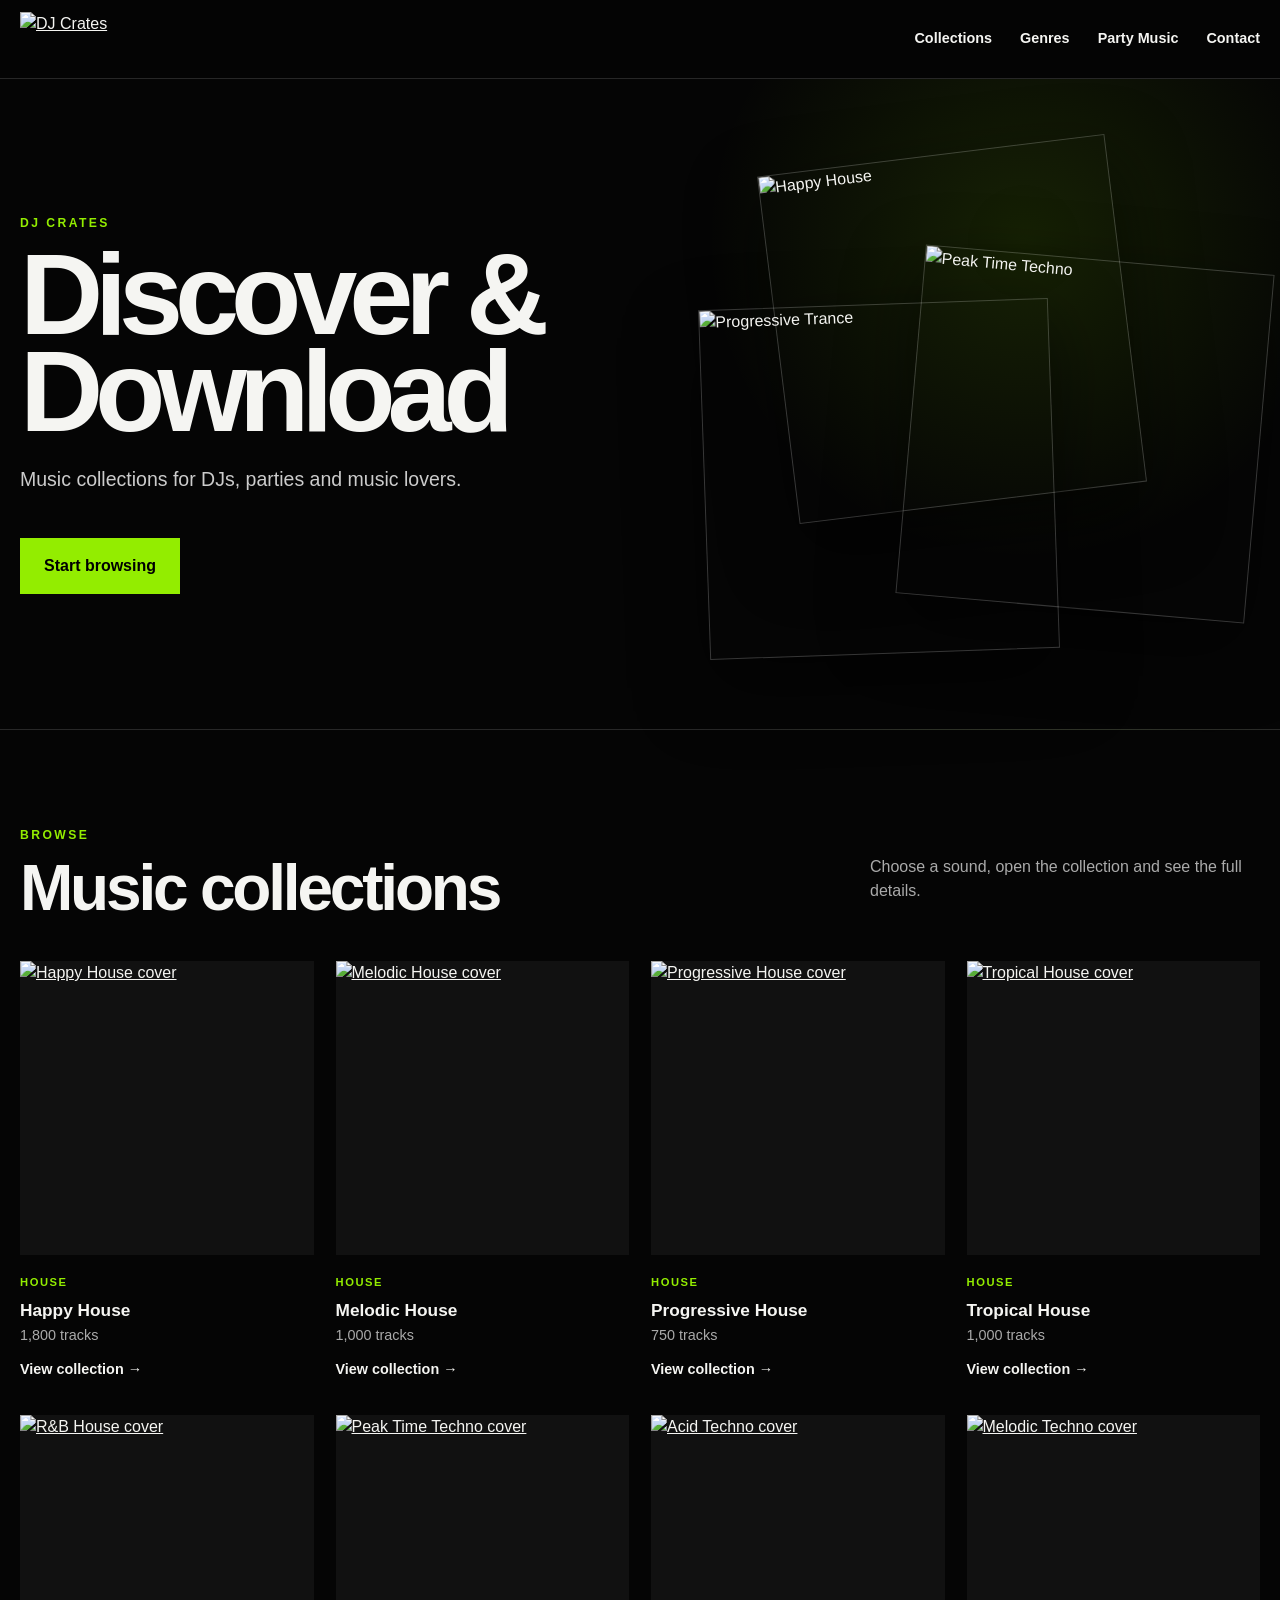
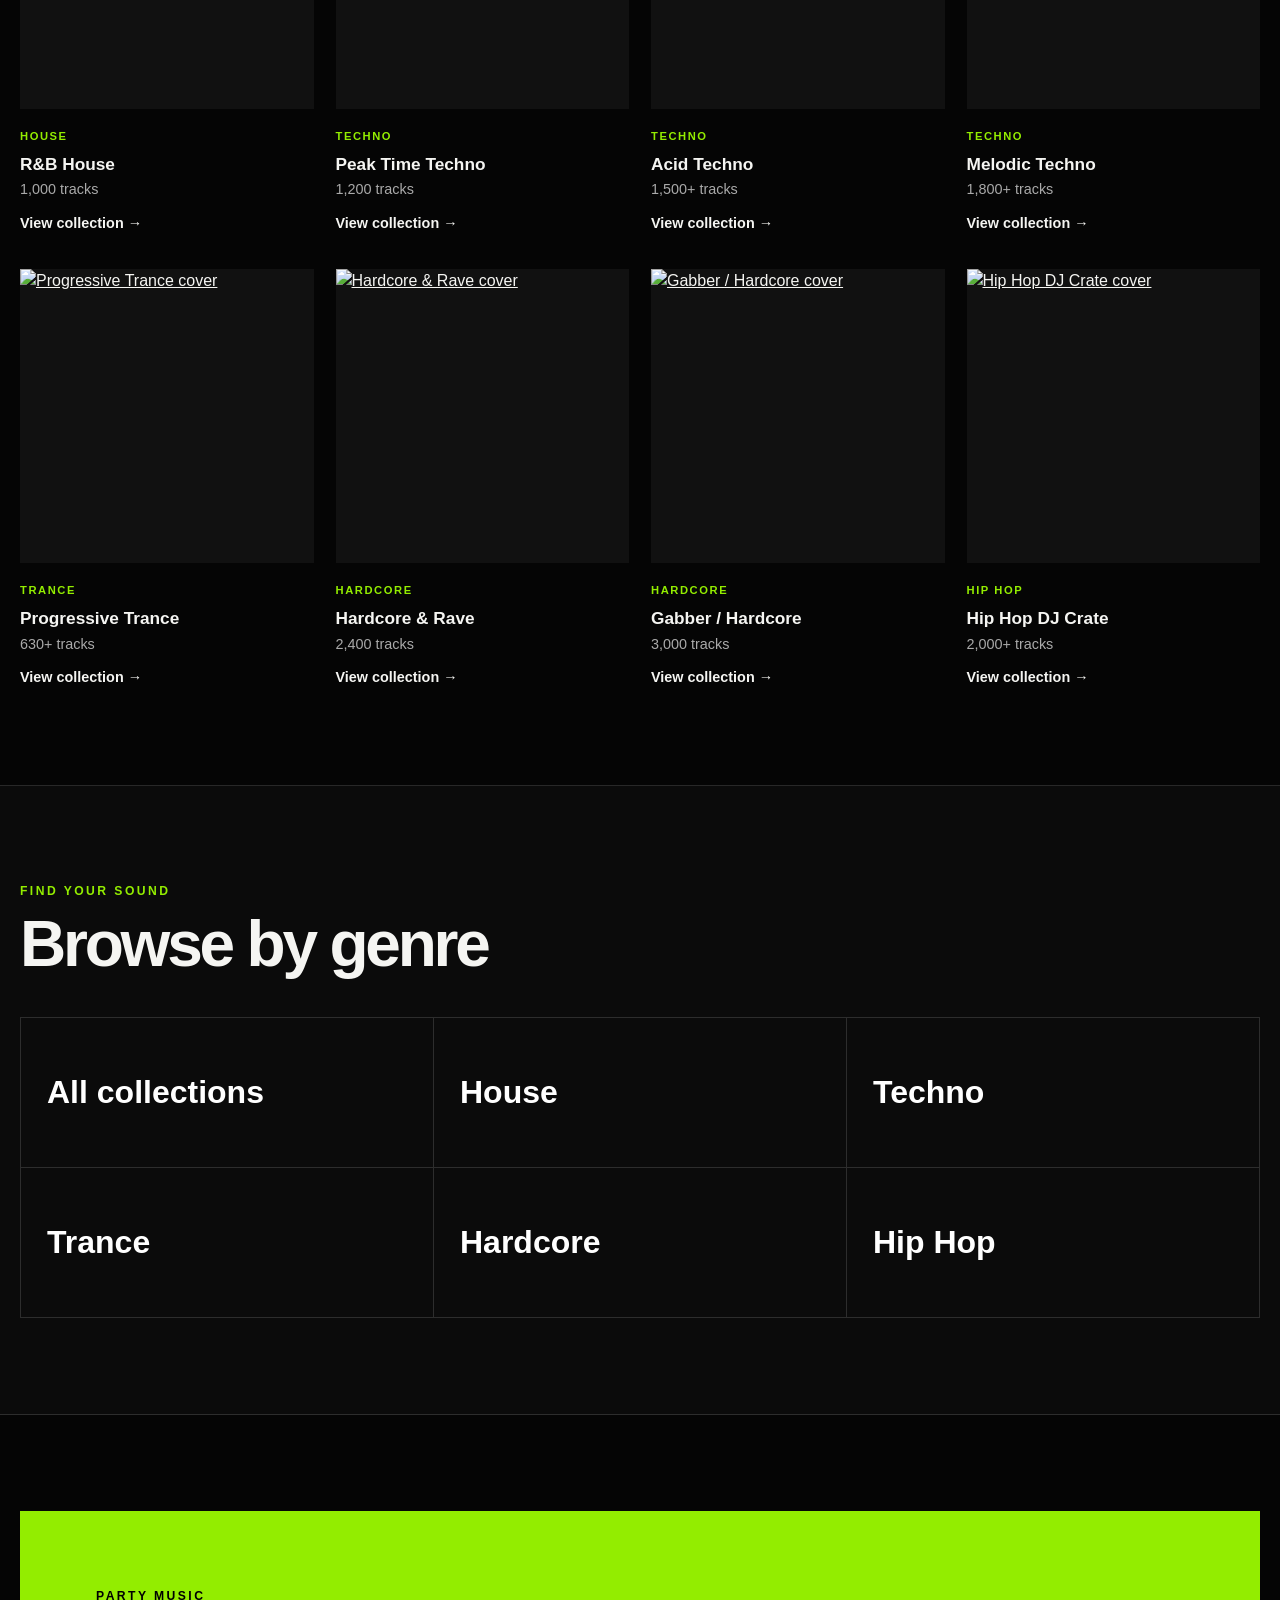
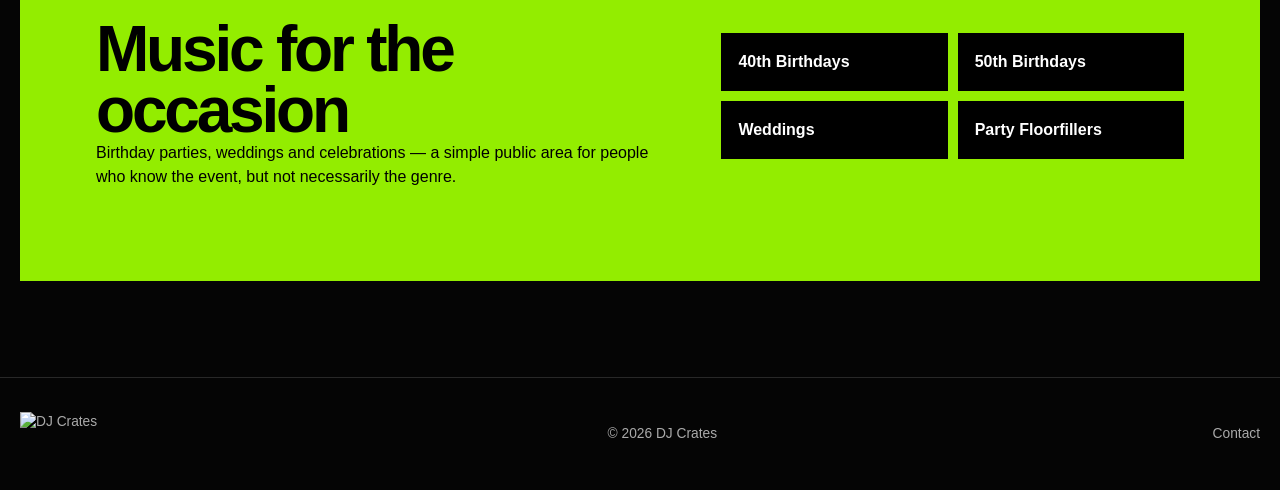
==== index.html @ 9cc5deff "Add files via upload" ====
<!doctype html><html lang="en"><head><meta charset="utf-8"><meta name="viewport" content="width=device-width,initial-scale=1"><meta name="description" content="Discover and download music collections for DJs, parties and music lovers."><title>DJ Crates | Discover & Download</title><link rel="stylesheet" href="style.css"></head><body><header class="topbar"><div class="wrap nav"><a class="logo" href="#top"><img src="assets/dj-crates-logo.png" alt="DJ Crates"></a><button class="menu" aria-expanded="false" aria-controls="links">Menu</button><nav id="links"><a href="#collections">Collections</a><a href="#genres">Genres</a><a href="#party">Party Music</a><a href="#contact">Contact</a></nav></div></header><main><section id="top" class="hero"><div class="wrap hero-grid"><div class="hero-copy"><p class="label">DJ CRATES</p><h1>Discover &amp;<br>Download</h1><p class="standfirst">Music collections for DJs, parties and music lovers.</p><a class="cta" href="#collections">Start browsing</a></div><div class="stack"><img src="assets/covers/happy-house.png" alt="Happy House"><img src="assets/covers/peak-time-techno.png" alt="Peak Time Techno"><img src="assets/covers/progressive-trance.png" alt="Progressive Trance"></div></div></section><section id="collections" class="section"><div class="wrap"><div class="heading"><div><p class="label">BROWSE</p><h2>Music collections</h2></div><p>Choose a sound, open the collection and see the full details.</p></div><div class="grid"><article class="card" data-genre="house"><a class="cover" href="#" aria-label="View Happy House"><img src="assets/covers/happy-house.png" alt="Happy House cover" loading="lazy"></a><div class="meta"><span>House</span><h3>Happy House</h3><p>1,800 tracks</p><a class="view" href="#">View collection →</a></div></article>
<article class="card" data-genre="house"><a class="cover" href="#" aria-label="View Melodic House"><img src="assets/covers/melodic-house.png" alt="Melodic House cover" loading="lazy"></a><div class="meta"><span>House</span><h3>Melodic House</h3><p>1,000 tracks</p><a class="view" href="#">View collection →</a></div></article>
<article class="card" data-genre="house"><a class="cover" href="#" aria-label="View Progressive House"><img src="assets/covers/progressive-house.png" alt="Progressive House cover" loading="lazy"></a><div class="meta"><span>House</span><h3>Progressive House</h3><p>750 tracks</p><a class="view" href="#">View collection →</a></div></article>
<article class="card" data-genre="house"><a class="cover" href="#" aria-label="View Tropical House"><img src="assets/covers/tropical-house.png" alt="Tropical House cover" loading="lazy"></a><div class="meta"><span>House</span><h3>Tropical House</h3><p>1,000 tracks</p><a class="view" href="#">View collection →</a></div></article>
<article class="card" data-genre="house"><a class="cover" href="#" aria-label="View R&B House"><img src="assets/covers/rb-house.png" alt="R&B House cover" loading="lazy"></a><div class="meta"><span>House</span><h3>R&B House</h3><p>1,000 tracks</p><a class="view" href="#">View collection →</a></div></article>
<article class="card" data-genre="techno"><a class="cover" href="#" aria-label="View Peak Time Techno"><img src="assets/covers/peak-time-techno.png" alt="Peak Time Techno cover" loading="lazy"></a><div class="meta"><span>Techno</span><h3>Peak Time Techno</h3><p>1,200 tracks</p><a class="view" href="#">View collection →</a></div></article>
<article class="card" data-genre="techno"><a class="cover" href="#" aria-label="View Acid Techno"><img src="assets/covers/acid-techno.png" alt="Acid Techno cover" loading="lazy"></a><div class="meta"><span>Techno</span><h3>Acid Techno</h3><p>1,500+ tracks</p><a class="view" href="#">View collection →</a></div></article>
<article class="card" data-genre="techno"><a class="cover" href="#" aria-label="View Melodic Techno"><img src="assets/covers/melodic-techno.jpg" alt="Melodic Techno cover" loading="lazy"></a><div class="meta"><span>Techno</span><h3>Melodic Techno</h3><p>1,800+ tracks</p><a class="view" href="#">View collection →</a></div></article>
<article class="card" data-genre="trance"><a class="cover" href="#" aria-label="View Progressive Trance"><img src="assets/covers/progressive-trance.png" alt="Progressive Trance cover" loading="lazy"></a><div class="meta"><span>Trance</span><h3>Progressive Trance</h3><p>630+ tracks</p><a class="view" href="#">View collection →</a></div></article>
<article class="card" data-genre="hardcore"><a class="cover" href="#" aria-label="View Hardcore & Rave"><img src="assets/covers/hardcore-rave.png" alt="Hardcore & Rave cover" loading="lazy"></a><div class="meta"><span>Hardcore</span><h3>Hardcore & Rave</h3><p>2,400 tracks</p><a class="view" href="#">View collection →</a></div></article>
<article class="card" data-genre="hardcore"><a class="cover" href="#" aria-label="View Gabber / Hardcore"><img src="assets/covers/gabber-hardcore.png" alt="Gabber / Hardcore cover" loading="lazy"></a><div class="meta"><span>Hardcore</span><h3>Gabber / Hardcore</h3><p>3,000 tracks</p><a class="view" href="#">View collection →</a></div></article>
<article class="card" data-genre="hip hop"><a class="cover" href="#" aria-label="View Hip Hop DJ Crate"><img src="assets/covers/hip-hop.png" alt="Hip Hop DJ Crate cover" loading="lazy"></a><div class="meta"><span>Hip Hop</span><h3>Hip Hop DJ Crate</h3><p>2,000+ tracks</p><a class="view" href="#">View collection →</a></div></article></div></div></section><section id="genres" class="section dark"><div class="wrap"><div class="heading"><div><p class="label">FIND YOUR SOUND</p><h2>Browse by genre</h2></div></div><div class="genres"><button data-filter="all">All collections</button><button data-filter="house">House</button><button data-filter="techno">Techno</button><button data-filter="trance">Trance</button><button data-filter="hardcore">Hardcore</button><button data-filter="hip hop">Hip Hop</button></div></div></section><section id="party" class="section"><div class="wrap party"><div><p class="label black">PARTY MUSIC</p><h2>Music for the occasion</h2><p>Birthday parties, weddings and celebrations — a simple public area for people who know the event, but not necessarily the genre.</p></div><div class="party-links"><a href="#">40th Birthdays</a><a href="#">50th Birthdays</a><a href="#">Weddings</a><a href="#">Party Floorfillers</a></div></div></section></main><footer id="contact"><div class="wrap footer"><img src="assets/dj-crates-logo.png" alt="DJ Crates"><p>© <span id="year"></span> DJ Crates</p><a href="mailto:diane@djcrates.store">Contact</a></div></footer><script src="script.js"></script></body></html>
---- style.css ----
:root{--bg:#050505;--text:#f5f5f2;--muted:#aaa;--green:#93ed00;--line:rgba(255,255,255,.14);--max:1240px}*{box-sizing:border-box}html{scroll-behavior:smooth}body{margin:0;background:var(--bg);color:var(--text);font-family:Arial,Helvetica,sans-serif;line-height:1.5}img{display:block;max-width:100%}a{color:inherit}.wrap{width:min(calc(100% - 40px),var(--max));margin:auto}.topbar{position:sticky;top:0;z-index:30;background:rgba(5,5,5,.9);backdrop-filter:blur(14px);border-bottom:1px solid var(--line)}.nav{min-height:78px;display:flex;align-items:center;justify-content:space-between}.logo img{width:126px;height:54px;object-fit:contain;object-position:left}nav{display:flex;gap:28px}nav a{text-decoration:none;font-weight:800;font-size:.9rem}.menu{display:none;background:none;border:1px solid var(--line);color:white;padding:10px 14px}.hero{border-bottom:1px solid var(--line);background:radial-gradient(circle at 80% 25%,rgba(147,237,0,.12),transparent 28%)}.hero-grid{min-height:650px;display:grid;grid-template-columns:1.05fr .95fr;align-items:center;gap:70px;padding:70px 0}.label{color:var(--green);font-weight:900;letter-spacing:.2em;font-size:.76rem;margin:0 0 14px}.black{color:#000}h1,h2,h3,p{margin-top:0}h1{font-size:clamp(4rem,9vw,8rem);line-height:.84;letter-spacing:-.07em;margin-bottom:26px}.standfirst{color:#ccc;font-size:1.22rem;max-width:570px}.cta{display:inline-flex;margin-top:24px;background:var(--green);color:#000;text-decoration:none;font-weight:900;padding:16px 24px}.stack{position:relative;min-height:500px}.stack img{position:absolute;width:min(63%,370px);aspect-ratio:1;object-fit:cover;box-shadow:0 28px 70px rgba(0,0,0,.55);border:1px solid rgba(255,255,255,.2)}.stack img:nth-child(1){right:24%;top:0;transform:rotate(-7deg)}.stack img:nth-child(2){right:0;top:21%;transform:rotate(5deg)}.stack img:nth-child(3){left:0;bottom:0;transform:rotate(-2deg)}.section{padding:96px 0;border-bottom:1px solid var(--line)}.dark{background:#0b0b0b}.heading{display:flex;align-items:end;justify-content:space-between;gap:40px;margin-bottom:42px}.heading h2,.party h2{font-size:clamp(2.5rem,5vw,5rem);line-height:.95;letter-spacing:-.05em;margin:0}.heading>p{max-width:390px;color:var(--muted)}.grid{display:grid;grid-template-columns:repeat(4,1fr);gap:34px 22px}.cover{display:block;overflow:hidden;background:#111}.cover img{width:100%;aspect-ratio:1;object-fit:cover;transition:.25s}.cover:hover img{transform:scale(1.025);opacity:.9}.meta{padding-top:14px}.meta span{color:var(--green);font-size:.7rem;letter-spacing:.14em;font-weight:900;text-transform:uppercase}.meta h3{font-size:1.08rem;margin:5px 0 2px}.meta p{color:var(--muted);font-size:.9rem;margin-bottom:10px}.view{text-decoration:none;font-weight:900;font-size:.9rem}.view:hover{color:var(--green)}.genres{display:grid;grid-template-columns:repeat(3,1fr);border-top:1px solid var(--line);border-left:1px solid var(--line)}.genres button{min-height:150px;background:transparent;color:white;border:0;border-right:1px solid var(--line);border-bottom:1px solid var(--line);font-size:clamp(1.3rem,2.5vw,2.4rem);font-weight:900;text-align:left;padding:26px;cursor:pointer}.genres button:hover{background:var(--green);color:#000}.party{background:var(--green);color:#000;padding:clamp(34px,6vw,76px);display:grid;grid-template-columns:1.1fr .9fr;gap:60px;align-items:center}.party p{max-width:620px}.party-links{display:grid;grid-template-columns:1fr 1fr;gap:10px}.party-links a{background:#000;color:white;text-decoration:none;padding:17px;font-weight:900}footer{padding:34px 0}.footer{display:flex;align-items:center;justify-content:space-between;color:var(--muted);font-size:.86rem}.footer img{width:92px;height:44px;object-fit:contain;object-position:left}.footer p{margin:0}.footer a{text-decoration:none}.card.hidden{display:none}@media(max-width:980px){.hero-grid{grid-template-columns:1fr;min-height:auto}.stack{min-height:430px}.grid{grid-template-columns:repeat(3,1fr)}.party{grid-template-columns:1fr}}@media(max-width:720px){.wrap{width:min(calc(100% - 28px),var(--max))}.menu{display:block}nav{display:none;position:absolute;left:0;right:0;top:78px;background:#080808;padding:24px;flex-direction:column;border-bottom:1px solid var(--line)}nav.open{display:flex}.hero-grid{padding:55px 0}.stack{min-height:330px}.grid{grid-template-columns:repeat(2,1fr);gap:28px 14px}.heading{display:block}.heading>p{margin-top:16px}.genres{grid-template-columns:1fr 1fr}.party-links{grid-template-columns:1fr}.footer{align-items:flex-start;flex-direction:column;gap:14px}}@media(max-width:430px){h1{font-size:4rem}.genres{grid-template-columns:1fr}.meta h3{font-size:.95rem}}
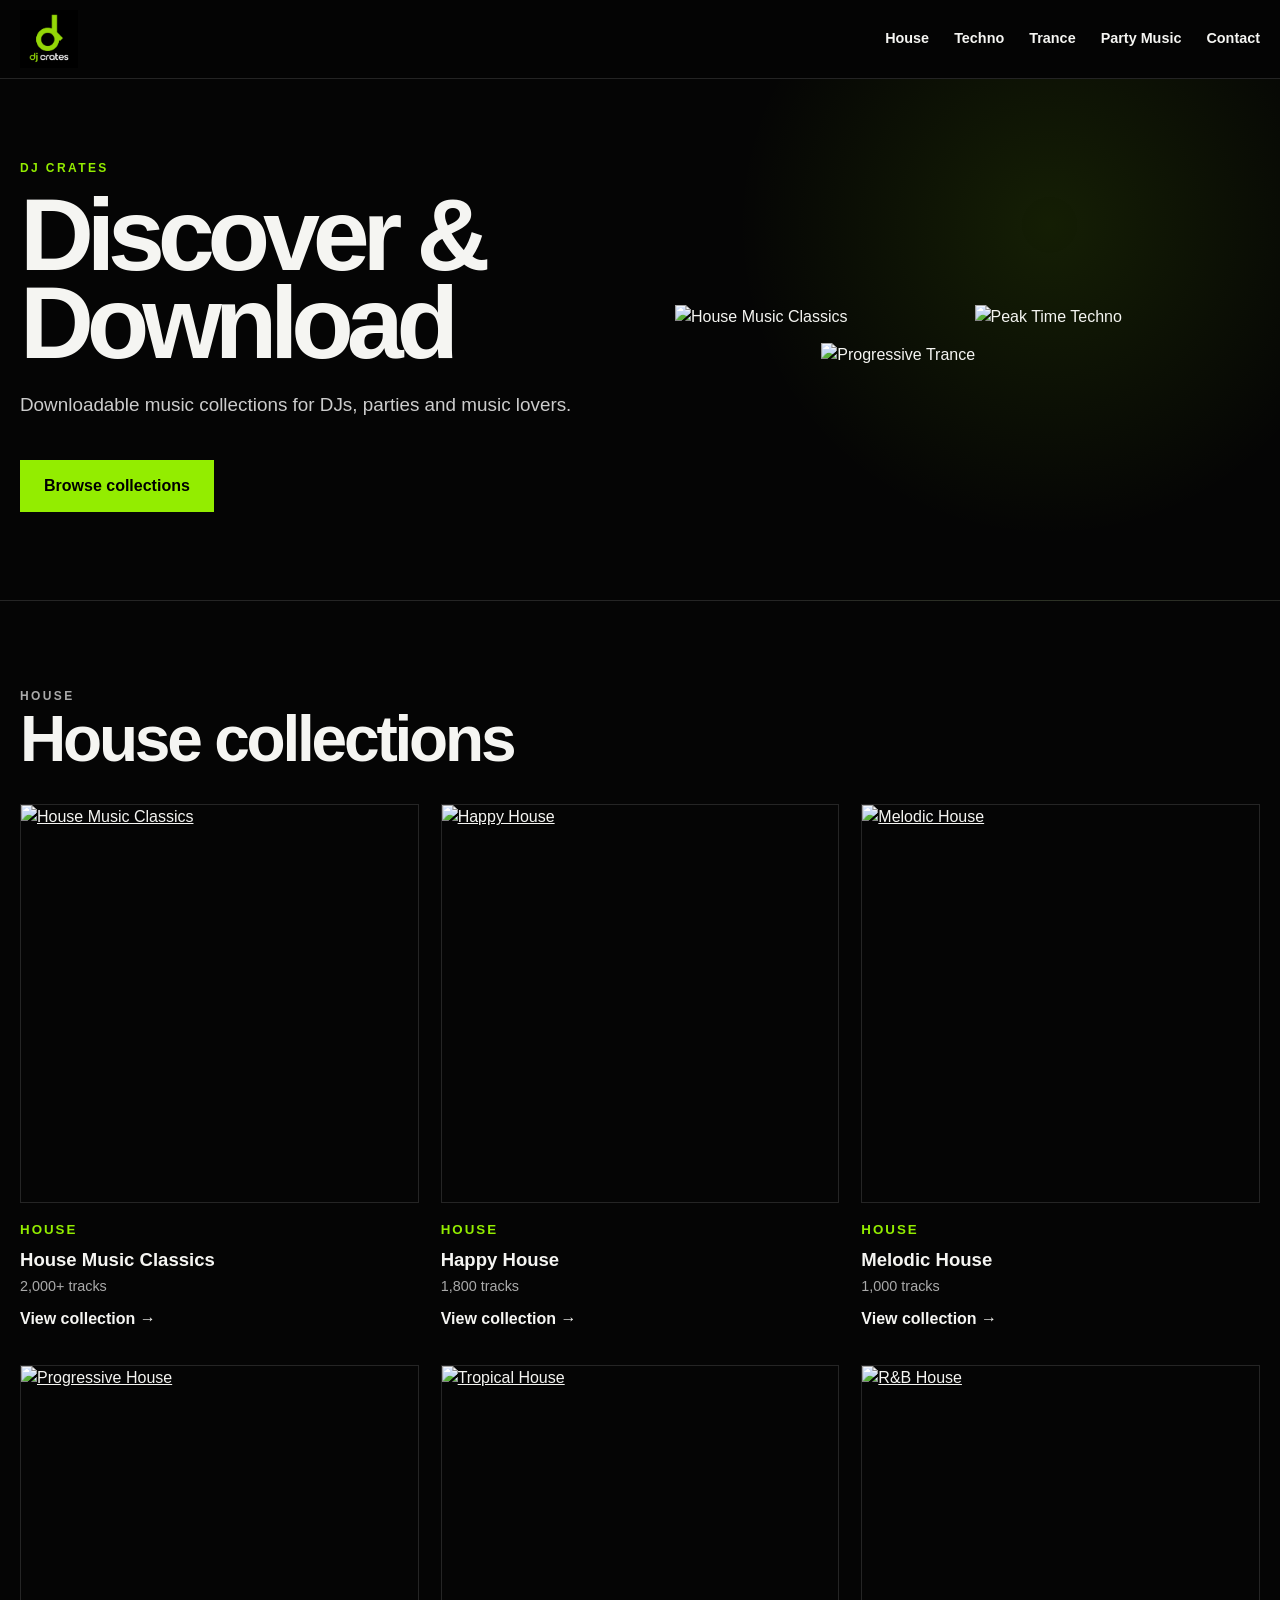
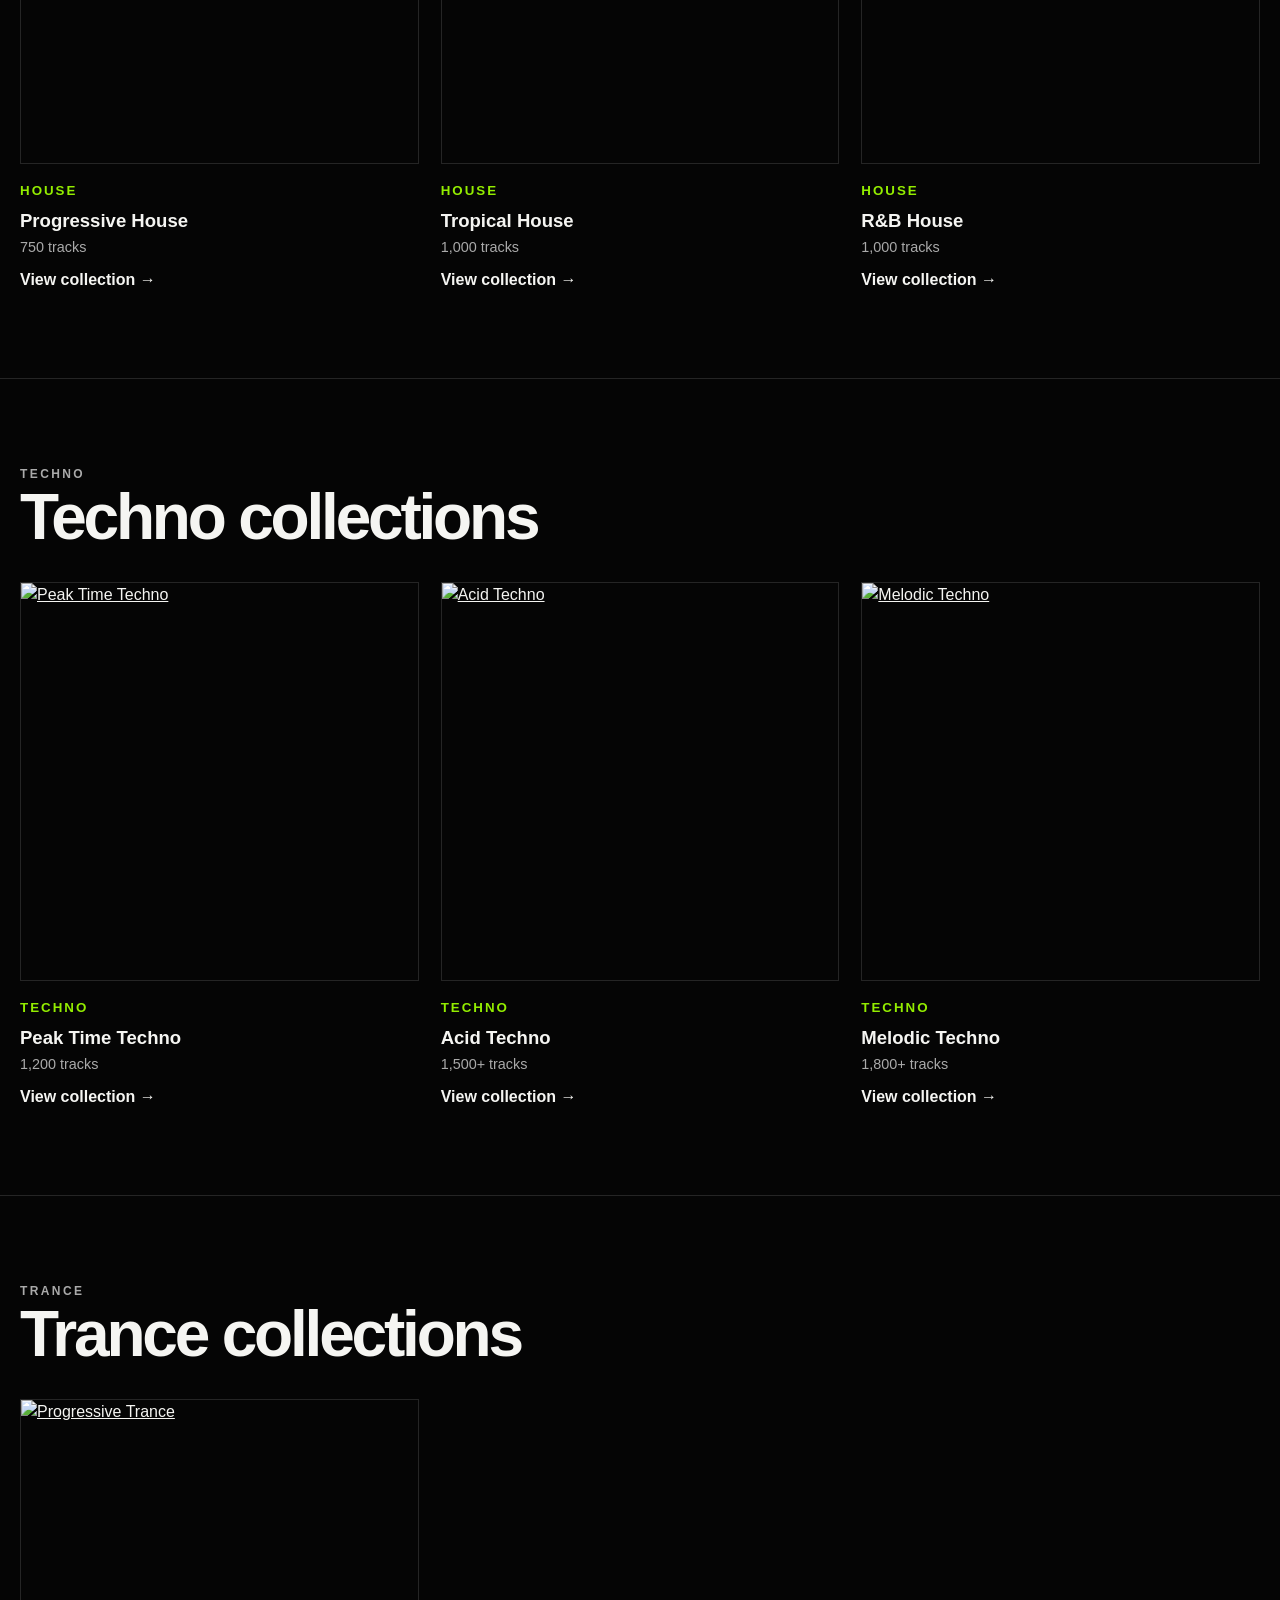
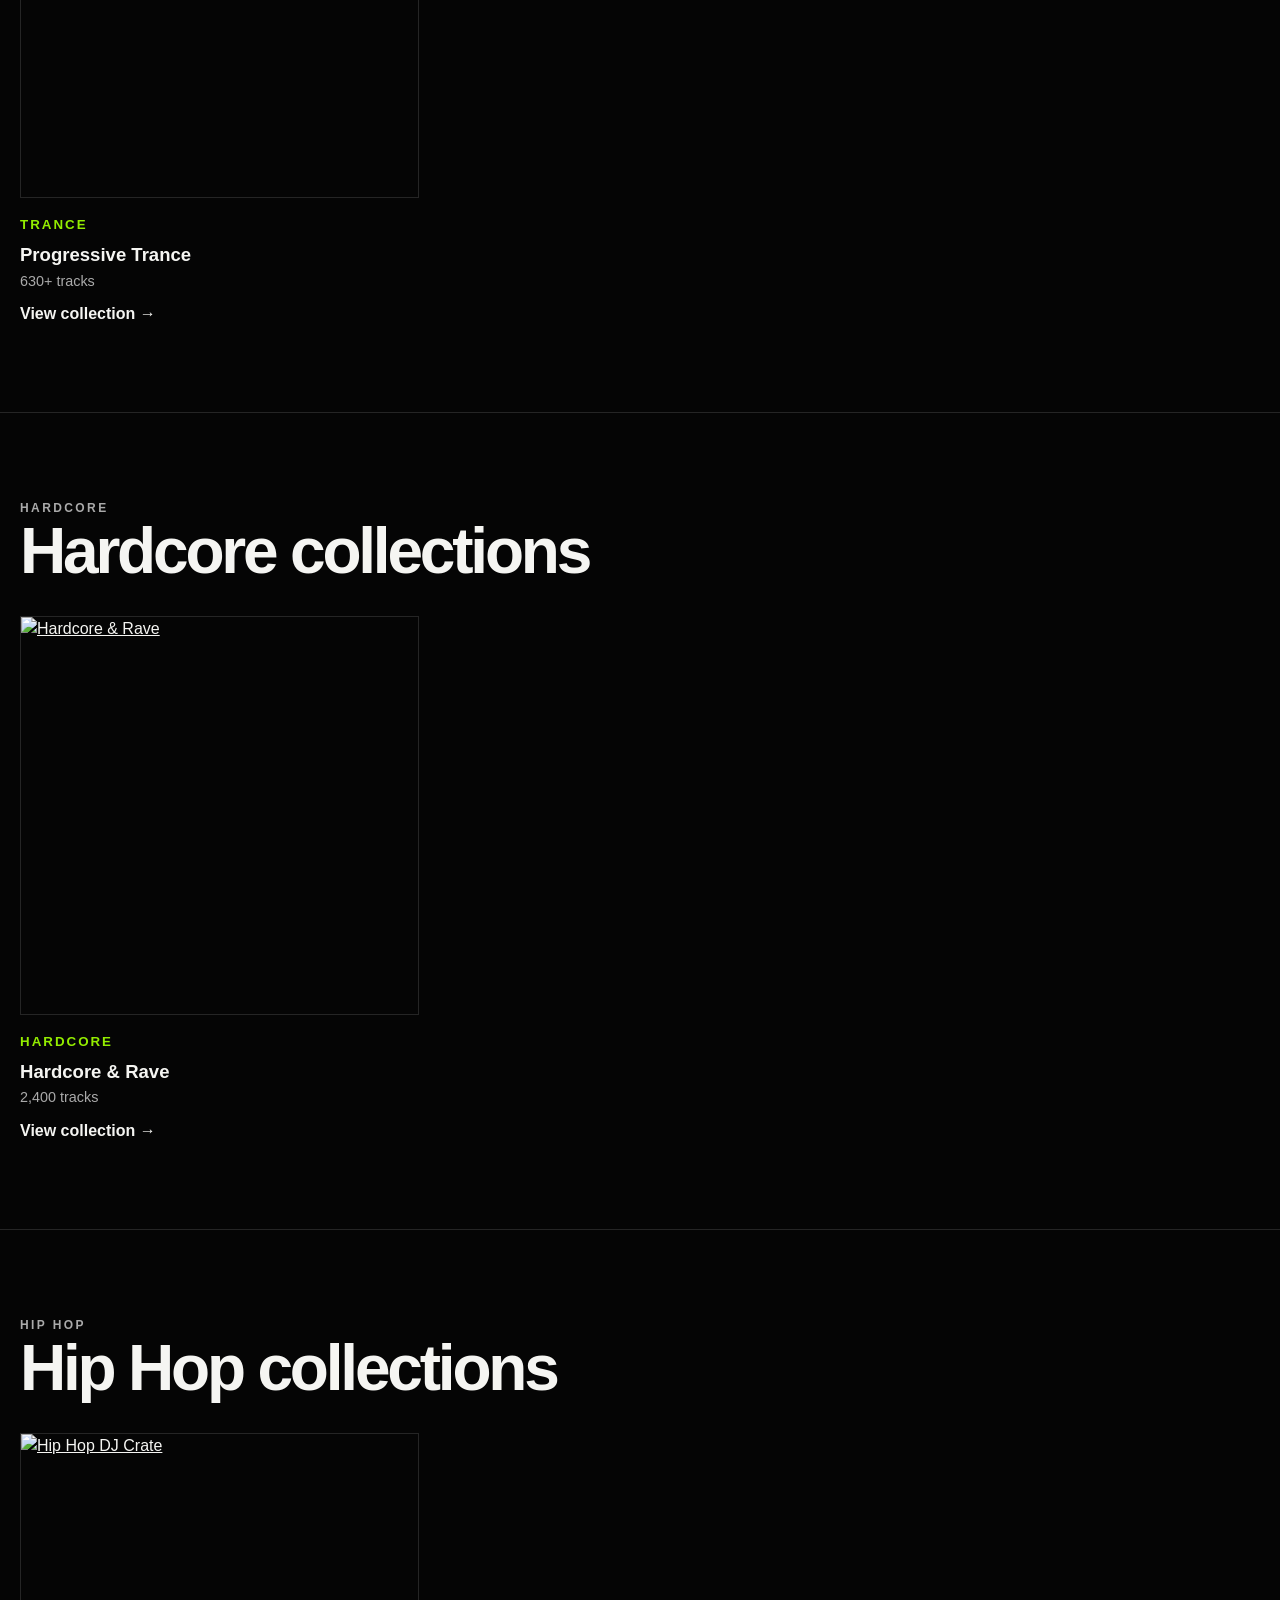
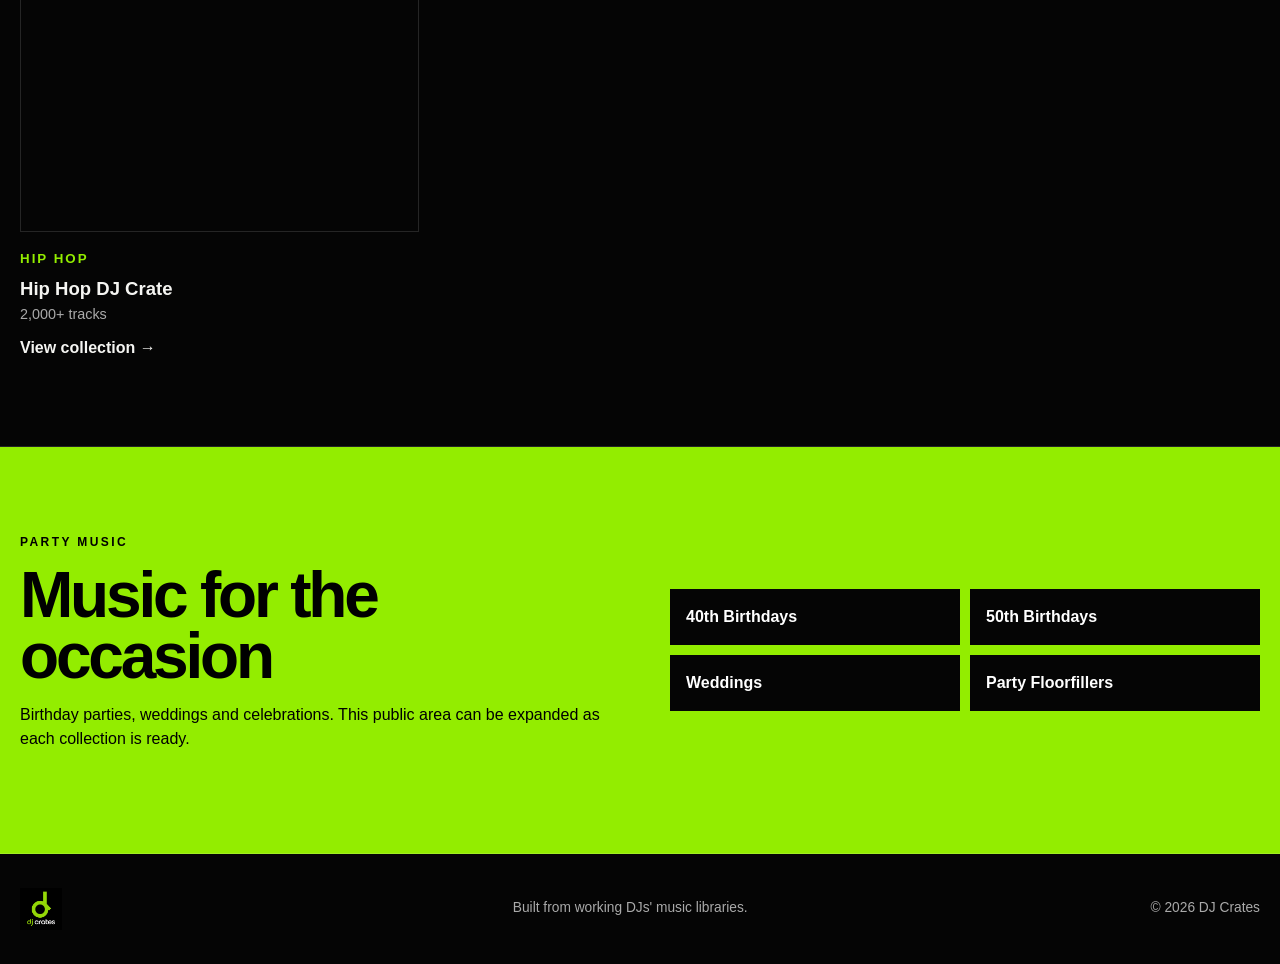
==== commit cba2bd05: "Add files via upload" ====
--- a/index.html
+++ b/index.html
@@ -1,12 +1 @@
-<!doctype html><html lang="en"><head><meta charset="utf-8"><meta name="viewport" content="width=device-width,initial-scale=1"><meta name="description" content="Discover and download music collections for DJs, parties and music lovers."><title>DJ Crates | Discover & Download</title><link rel="stylesheet" href="style.css"></head><body><header class="topbar"><div class="wrap nav"><a class="logo" href="#top"><img src="assets/dj-crates-logo.png" alt="DJ Crates"></a><button class="menu" aria-expanded="false" aria-controls="links">Menu</button><nav id="links"><a href="#collections">Collections</a><a href="#genres">Genres</a><a href="#party">Party Music</a><a href="#contact">Contact</a></nav></div></header><main><section id="top" class="hero"><div class="wrap hero-grid"><div class="hero-copy"><p class="label">DJ CRATES</p><h1>Discover &amp;<br>Download</h1><p class="standfirst">Music collections for DJs, parties and music lovers.</p><a class="cta" href="#collections">Start browsing</a></div><div class="stack"><img src="assets/covers/happy-house.png" alt="Happy House"><img src="assets/covers/peak-time-techno.png" alt="Peak Time Techno"><img src="assets/covers/progressive-trance.png" alt="Progressive Trance"></div></div></section><section id="collections" class="section"><div class="wrap"><div class="heading"><div><p class="label">BROWSE</p><h2>Music collections</h2></div><p>Choose a sound, open the collection and see the full details.</p></div><div class="grid"><article class="card" data-genre="house"><a class="cover" href="#" aria-label="View Happy House"><img src="assets/covers/happy-house.png" alt="Happy House cover" loading="lazy"></a><div class="meta"><span>House</span><h3>Happy House</h3><p>1,800 tracks</p><a class="view" href="#">View collection →</a></div></article>
-<article class="card" data-genre="house"><a class="cover" href="#" aria-label="View Melodic House"><img src="assets/covers/melodic-house.png" alt="Melodic House cover" loading="lazy"></a><div class="meta"><span>House</span><h3>Melodic House</h3><p>1,000 tracks</p><a class="view" href="#">View collection →</a></div></article>
-<article class="card" data-genre="house"><a class="cover" href="#" aria-label="View Progressive House"><img src="assets/covers/progressive-house.png" alt="Progressive House cover" loading="lazy"></a><div class="meta"><span>House</span><h3>Progressive House</h3><p>750 tracks</p><a class="view" href="#">View collection →</a></div></article>
-<article class="card" data-genre="house"><a class="cover" href="#" aria-label="View Tropical House"><img src="assets/covers/tropical-house.png" alt="Tropical House cover" loading="lazy"></a><div class="meta"><span>House</span><h3>Tropical House</h3><p>1,000 tracks</p><a class="view" href="#">View collection →</a></div></article>
-<article class="card" data-genre="house"><a class="cover" href="#" aria-label="View R&B House"><img src="assets/covers/rb-house.png" alt="R&B House cover" loading="lazy"></a><div class="meta"><span>House</span><h3>R&B House</h3><p>1,000 tracks</p><a class="view" href="#">View collection →</a></div></article>
-<article class="card" data-genre="techno"><a class="cover" href="#" aria-label="View Peak Time Techno"><img src="assets/covers/peak-time-techno.png" alt="Peak Time Techno cover" loading="lazy"></a><div class="meta"><span>Techno</span><h3>Peak Time Techno</h3><p>1,200 tracks</p><a class="view" href="#">View collection →</a></div></article>
-<article class="card" data-genre="techno"><a class="cover" href="#" aria-label="View Acid Techno"><img src="assets/covers/acid-techno.png" alt="Acid Techno cover" loading="lazy"></a><div class="meta"><span>Techno</span><h3>Acid Techno</h3><p>1,500+ tracks</p><a class="view" href="#">View collection →</a></div></article>
-<article class="card" data-genre="techno"><a class="cover" href="#" aria-label="View Melodic Techno"><img src="assets/covers/melodic-techno.jpg" alt="Melodic Techno cover" loading="lazy"></a><div class="meta"><span>Techno</span><h3>Melodic Techno</h3><p>1,800+ tracks</p><a class="view" href="#">View collection →</a></div></article>
-<article class="card" data-genre="trance"><a class="cover" href="#" aria-label="View Progressive Trance"><img src="assets/covers/progressive-trance.png" alt="Progressive Trance cover" loading="lazy"></a><div class="meta"><span>Trance</span><h3>Progressive Trance</h3><p>630+ tracks</p><a class="view" href="#">View collection →</a></div></article>
-<article class="card" data-genre="hardcore"><a class="cover" href="#" aria-label="View Hardcore & Rave"><img src="assets/covers/hardcore-rave.png" alt="Hardcore & Rave cover" loading="lazy"></a><div class="meta"><span>Hardcore</span><h3>Hardcore & Rave</h3><p>2,400 tracks</p><a class="view" href="#">View collection →</a></div></article>
-<article class="card" data-genre="hardcore"><a class="cover" href="#" aria-label="View Gabber / Hardcore"><img src="assets/covers/gabber-hardcore.png" alt="Gabber / Hardcore cover" loading="lazy"></a><div class="meta"><span>Hardcore</span><h3>Gabber / Hardcore</h3><p>3,000 tracks</p><a class="view" href="#">View collection →</a></div></article>
-<article class="card" data-genre="hip hop"><a class="cover" href="#" aria-label="View Hip Hop DJ Crate"><img src="assets/covers/hip-hop.png" alt="Hip Hop DJ Crate cover" loading="lazy"></a><div class="meta"><span>Hip Hop</span><h3>Hip Hop DJ Crate</h3><p>2,000+ tracks</p><a class="view" href="#">View collection →</a></div></article></div></div></section><section id="genres" class="section dark"><div class="wrap"><div class="heading"><div><p class="label">FIND YOUR SOUND</p><h2>Browse by genre</h2></div></div><div class="genres"><button data-filter="all">All collections</button><button data-filter="house">House</button><button data-filter="techno">Techno</button><button data-filter="trance">Trance</button><button data-filter="hardcore">Hardcore</button><button data-filter="hip hop">Hip Hop</button></div></div></section><section id="party" class="section"><div class="wrap party"><div><p class="label black">PARTY MUSIC</p><h2>Music for the occasion</h2><p>Birthday parties, weddings and celebrations — a simple public area for people who know the event, but not necessarily the genre.</p></div><div class="party-links"><a href="#">40th Birthdays</a><a href="#">50th Birthdays</a><a href="#">Weddings</a><a href="#">Party Floorfillers</a></div></div></section></main><footer id="contact"><div class="wrap footer"><img src="assets/dj-crates-logo.png" alt="DJ Crates"><p>© <span id="year"></span> DJ Crates</p><a href="mailto:diane@djcrates.store">Contact</a></div></footer><script src="script.js"></script></body></html>+<!doctype html><html lang="en"><head><meta charset="utf-8"><meta name="viewport" content="width=device-width,initial-scale=1"><title>DJ Crates | Discover & Download</title><meta name="description" content="Downloadable music collections for DJs, parties and music lovers."><link rel="stylesheet" href="styles.css"></head><body><header><div class="wrap nav"><a class="logo" href="./"><img src="assets/dj-crates-logo.png" alt="DJ Crates"></a><nav class="navlinks"><a href="#house">House</a><a href="#techno">Techno</a><a href="#trance">Trance</a><a href="#party">Party Music</a><a href="mailto:diane@djcrates.store">Contact</a></nav></div></header><main><section class="hero"><div class="wrap hero-grid"><div><p class="label">DJ CRATES</p><h1>Discover &amp;<br>Download</h1><p class="lead">Downloadable music collections for DJs, parties and music lovers.</p><a class="button" href="#house">Browse collections</a></div><div class="hero-covers"><img src="assets/covers/house-music-classics.svg" alt="House Music Classics"><img src="assets/covers/peak-time-techno.svg" alt="Peak Time Techno"><img src="assets/covers/progressive-trance.svg" alt="Progressive Trance"></div></div></section><section class="section" id="house"><div class="wrap"><div class="section-title"><div><p class="label">HOUSE</p><h2>House collections</h2></div></div><div class="grid"><article class="card"><a class="cover" href="collections/house-music-classics/"><img src="assets/covers/house-music-classics.svg" alt="House Music Classics"></a><div class="meta"><small>HOUSE</small><h3>House Music Classics</h3><p>2,000+ tracks</p><a href="collections/house-music-classics/">View collection →</a></div></article><article class="card"><a class="cover" href="collections/happy-house/"><img src="assets/covers/happy-house.svg" alt="Happy House"></a><div class="meta"><small>HOUSE</small><h3>Happy House</h3><p>1,800 tracks</p><a href="collections/happy-house/">View collection →</a></div></article><article class="card"><a class="cover" href="collections/melodic-house/"><img src="assets/covers/melodic-house.svg" alt="Melodic House"></a><div class="meta"><small>HOUSE</small><h3>Melodic House</h3><p>1,000 tracks</p><a href="collections/melodic-house/">View collection →</a></div></article><article class="card"><a class="cover" href="collections/progressive-house/"><img src="assets/covers/progressive-house.svg" alt="Progressive House"></a><div class="meta"><small>HOUSE</small><h3>Progressive House</h3><p>750 tracks</p><a href="collections/progressive-house/">View collection →</a></div></article><article class="card"><a class="cover" href="collections/tropical-house/"><img src="assets/covers/tropical-house.svg" alt="Tropical House"></a><div class="meta"><small>HOUSE</small><h3>Tropical House</h3><p>1,000 tracks</p><a href="collections/tropical-house/">View collection →</a></div></article><article class="card"><a class="cover" href="collections/rb-house/"><img src="assets/covers/rb-house.svg" alt="R&amp;B House"></a><div class="meta"><small>HOUSE</small><h3>R&amp;B House</h3><p>1,000 tracks</p><a href="collections/rb-house/">View collection →</a></div></article></div></div></section><section class="section" id="techno"><div class="wrap"><div class="section-title"><div><p class="label">TECHNO</p><h2>Techno collections</h2></div></div><div class="grid"><article class="card"><a class="cover" href="collections/peak-time-techno/"><img src="assets/covers/peak-time-techno.svg" alt="Peak Time Techno"></a><div class="meta"><small>TECHNO</small><h3>Peak Time Techno</h3><p>1,200 tracks</p><a href="collections/peak-time-techno/">View collection →</a></div></article><article class="card"><a class="cover" href="collections/acid-techno/"><img src="assets/covers/acid-techno.svg" alt="Acid Techno"></a><div class="meta"><small>TECHNO</small><h3>Acid Techno</h3><p>1,500+ tracks</p><a href="collections/acid-techno/">View collection →</a></div></article><article class="card"><a class="cover" href="collections/melodic-techno/"><img src="assets/covers/melodic-techno.svg" alt="Melodic Techno"></a><div class="meta"><small>TECHNO</small><h3>Melodic Techno</h3><p>1,800+ tracks</p><a href="collections/melodic-techno/">View collection →</a></div></article></div></div></section><section class="section" id="trance"><div class="wrap"><div class="section-title"><div><p class="label">TRANCE</p><h2>Trance collections</h2></div></div><div class="grid"><article class="card"><a class="cover" href="collections/progressive-trance/"><img src="assets/covers/progressive-trance.svg" alt="Progressive Trance"></a><div class="meta"><small>TRANCE</small><h3>Progressive Trance</h3><p>630+ tracks</p><a href="collections/progressive-trance/">View collection →</a></div></article></div></div></section><section class="section" id="hardcore"><div class="wrap"><div class="section-title"><div><p class="label">HARDCORE</p><h2>Hardcore collections</h2></div></div><div class="grid"><article class="card"><a class="cover" href="collections/hardcore-rave/"><img src="assets/covers/hardcore-rave.svg" alt="Hardcore &amp; Rave"></a><div class="meta"><small>HARDCORE</small><h3>Hardcore &amp; Rave</h3><p>2,400 tracks</p><a href="collections/hardcore-rave/">View collection →</a></div></article></div></div></section><section class="section" id="hip-hop"><div class="wrap"><div class="section-title"><div><p class="label">HIP HOP</p><h2>Hip Hop collections</h2></div></div><div class="grid"><article class="card"><a class="cover" href="collections/hip-hop-dj-crate/"><img src="assets/covers/hip-hop-dj-crate.svg" alt="Hip Hop DJ Crate"></a><div class="meta"><small>HIP HOP</small><h3>Hip Hop DJ Crate</h3><p>2,000+ tracks</p><a href="collections/hip-hop-dj-crate/">View collection →</a></div></article></div></div></section><section class="section band" id="party"><div class="wrap band-grid"><div><p class="label" style="color:#000">PARTY MUSIC</p><h2>Music for the occasion</h2><p>Birthday parties, weddings and celebrations. This public area can be expanded as each collection is ready.</p></div><div class="band-links"><span>40th Birthdays</span><span>50th Birthdays</span><span>Weddings</span><span>Party Floorfillers</span></div></div></section></main><footer><div class="wrap footer"><img src="assets/dj-crates-logo.png" alt="DJ Crates"><span>Built from working DJs' music libraries.</span><span>© <span id="year"></span> DJ Crates</span></div></footer><script src="script.js"></script></body></html>
--- a/styles.css
+++ b/styles.css
@@ -0,0 +1,10 @@
+
+:root{--bg:#050505;--panel:#0f0f0f;--text:#f5f5f2;--muted:#aaa;--green:#93ed00;--line:rgba(255,255,255,.13);--max:1240px}
+*{box-sizing:border-box}html{scroll-behavior:smooth}body{margin:0;background:var(--bg);color:var(--text);font-family:Arial,Helvetica,sans-serif;line-height:1.5}img{display:block;max-width:100%}a{color:inherit}.wrap{width:min(calc(100% - 36px),var(--max));margin:auto}
+header{position:sticky;top:0;z-index:30;background:rgba(5,5,5,.92);border-bottom:1px solid var(--line);backdrop-filter:blur(12px)}.nav{min-height:78px;display:flex;align-items:center;justify-content:space-between;gap:24px}.logo img{width:140px;height:58px;object-fit:contain;object-position:left}.navlinks{display:flex;gap:25px}.navlinks a{text-decoration:none;font-size:.9rem;font-weight:800}.navlinks a:hover{color:var(--green)}
+.hero{padding:80px 0 88px;border-bottom:1px solid var(--line);background:radial-gradient(circle at 82% 28%,rgba(147,237,0,.11),transparent 28%)}.hero-grid{display:grid;grid-template-columns:1fr 1fr;gap:70px;align-items:center}.label{margin:0 0 14px;color:var(--green);font-size:.75rem;font-weight:900;letter-spacing:.2em}h1,h2,h3,p{margin-top:0}h1{font-size:clamp(3.5rem,8vw,7.8rem);line-height:.86;letter-spacing:-.07em;margin-bottom:24px}.lead{font-size:1.18rem;color:#ccc;max-width:600px}.button{display:inline-flex;align-items:center;justify-content:center;min-height:52px;padding:0 24px;background:var(--green);color:#000;text-decoration:none;font-weight:900;margin-top:22px}.hero-covers{display:grid;grid-template-columns:repeat(2,1fr);gap:14px}.hero-covers img:nth-child(3){grid-column:1/3;width:50%;justify-self:center}
+.section{padding:86px 0;border-bottom:1px solid var(--line)}.section-title{display:flex;justify-content:space-between;align-items:end;gap:40px;margin-bottom:34px}.section-title h2{font-size:clamp(2.5rem,5vw,5rem);line-height:.95;letter-spacing:-.05em;margin:0}.section-title p{max-width:380px;color:var(--muted);margin-bottom:4px}.grid{display:grid;grid-template-columns:repeat(3,1fr);gap:34px 22px}.card{background:transparent}.cover{display:block;overflow:hidden;border:1px solid var(--line)}.cover img{width:100%;aspect-ratio:1;object-fit:cover;transition:.24s}.cover:hover img{transform:scale(1.02);opacity:.92}.meta{padding-top:14px}.meta small{color:var(--green);font-weight:900;letter-spacing:.15em}.meta h3{font-size:1.16rem;margin:5px 0 2px}.meta p{color:var(--muted);font-size:.9rem;margin-bottom:10px}.meta a{text-decoration:none;font-weight:900}.meta a:hover{color:var(--green)}
+.band{background:var(--green);color:#000}.band-grid{display:grid;grid-template-columns:1fr 1fr;gap:60px;align-items:center}.band h2{font-size:clamp(2.5rem,5vw,5rem);line-height:.95;letter-spacing:-.05em;margin-bottom:16px}.band-links{display:grid;grid-template-columns:1fr 1fr;gap:10px}.band-links span{background:#050505;color:#fff;padding:16px;font-weight:900}
+footer{padding:34px 0}.footer{display:flex;align-items:center;justify-content:space-between;gap:20px;color:var(--muted);font-size:.86rem}.footer img{width:90px;height:42px;object-fit:contain;object-position:left}
+.product-hero{padding:74px 0 84px;border-bottom:1px solid var(--line)}.product-grid{display:grid;grid-template-columns:.85fr 1.15fr;gap:70px;align-items:center}.product-grid>img{width:100%;border:1px solid var(--line)}.facts{display:grid;grid-template-columns:repeat(2,1fr);border-top:1px solid var(--line);border-left:1px solid var(--line);margin:30px 0}.fact{padding:18px;border-right:1px solid var(--line);border-bottom:1px solid var(--line)}.fact strong{display:block;color:var(--muted);font-size:.75rem}.fact span{font-weight:900}.copy-grid{display:grid;grid-template-columns:1fr 1fr;gap:80px}.copy-grid h2{font-size:clamp(2.2rem,4.5vw,4.7rem);line-height:.95;letter-spacing:-.05em}.copy-grid p{color:#ccc;font-size:1.04rem}.checklist{list-style:none;padding:0;margin:0}.checklist li{padding:14px 0 14px 28px;border-bottom:1px solid var(--line);position:relative;font-weight:800}.checklist li:before{content:'✓';position:absolute;left:0;color:var(--green)}
+@media(max-width:900px){.hero-grid,.product-grid,.copy-grid,.band-grid{grid-template-columns:1fr}.grid{grid-template-columns:repeat(2,1fr)}}@media(max-width:650px){.navlinks{display:none}.hero{padding-top:52px}.grid{grid-template-columns:1fr 1fr;gap:25px 12px}.section-title{display:block}.section-title p{margin-top:15px}.hero-covers{gap:8px}.band-links{grid-template-columns:1fr}.footer{flex-direction:column;align-items:flex-start}.facts{grid-template-columns:1fr}.meta h3{font-size:.95rem}}
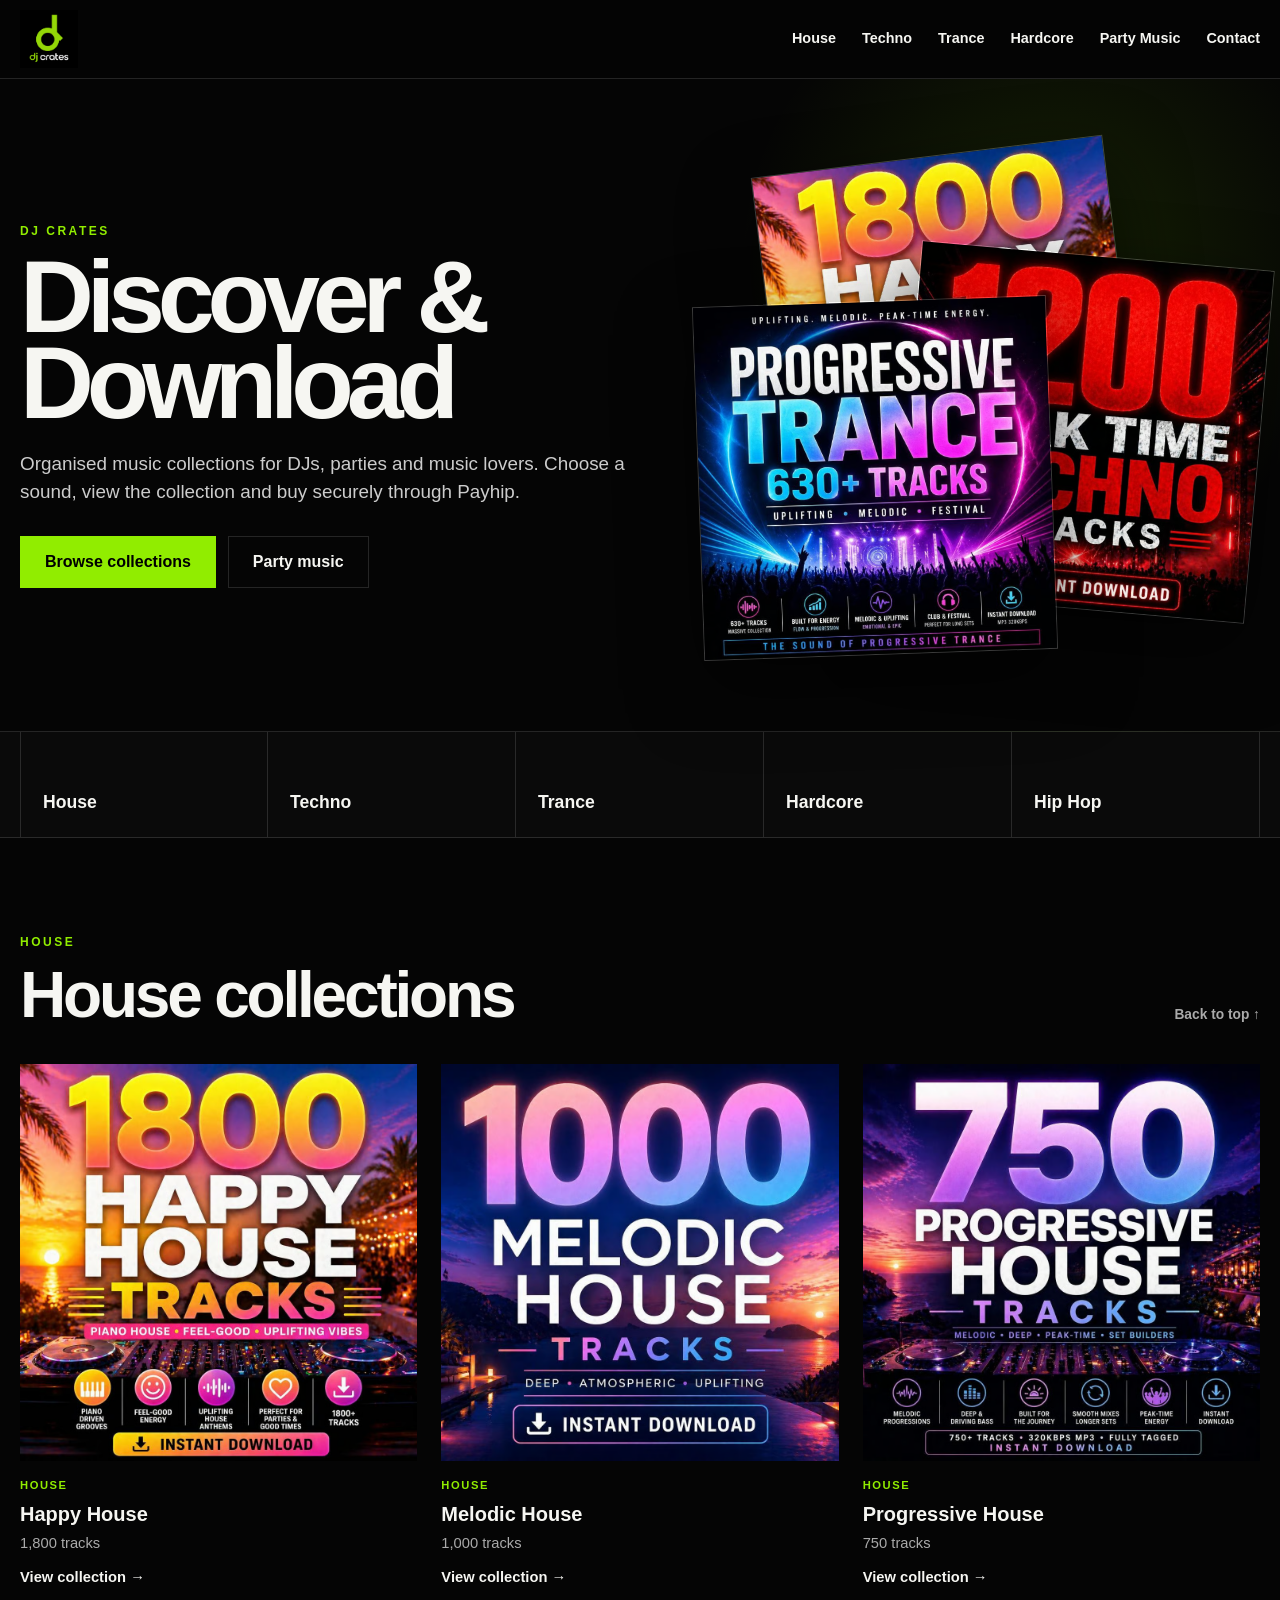
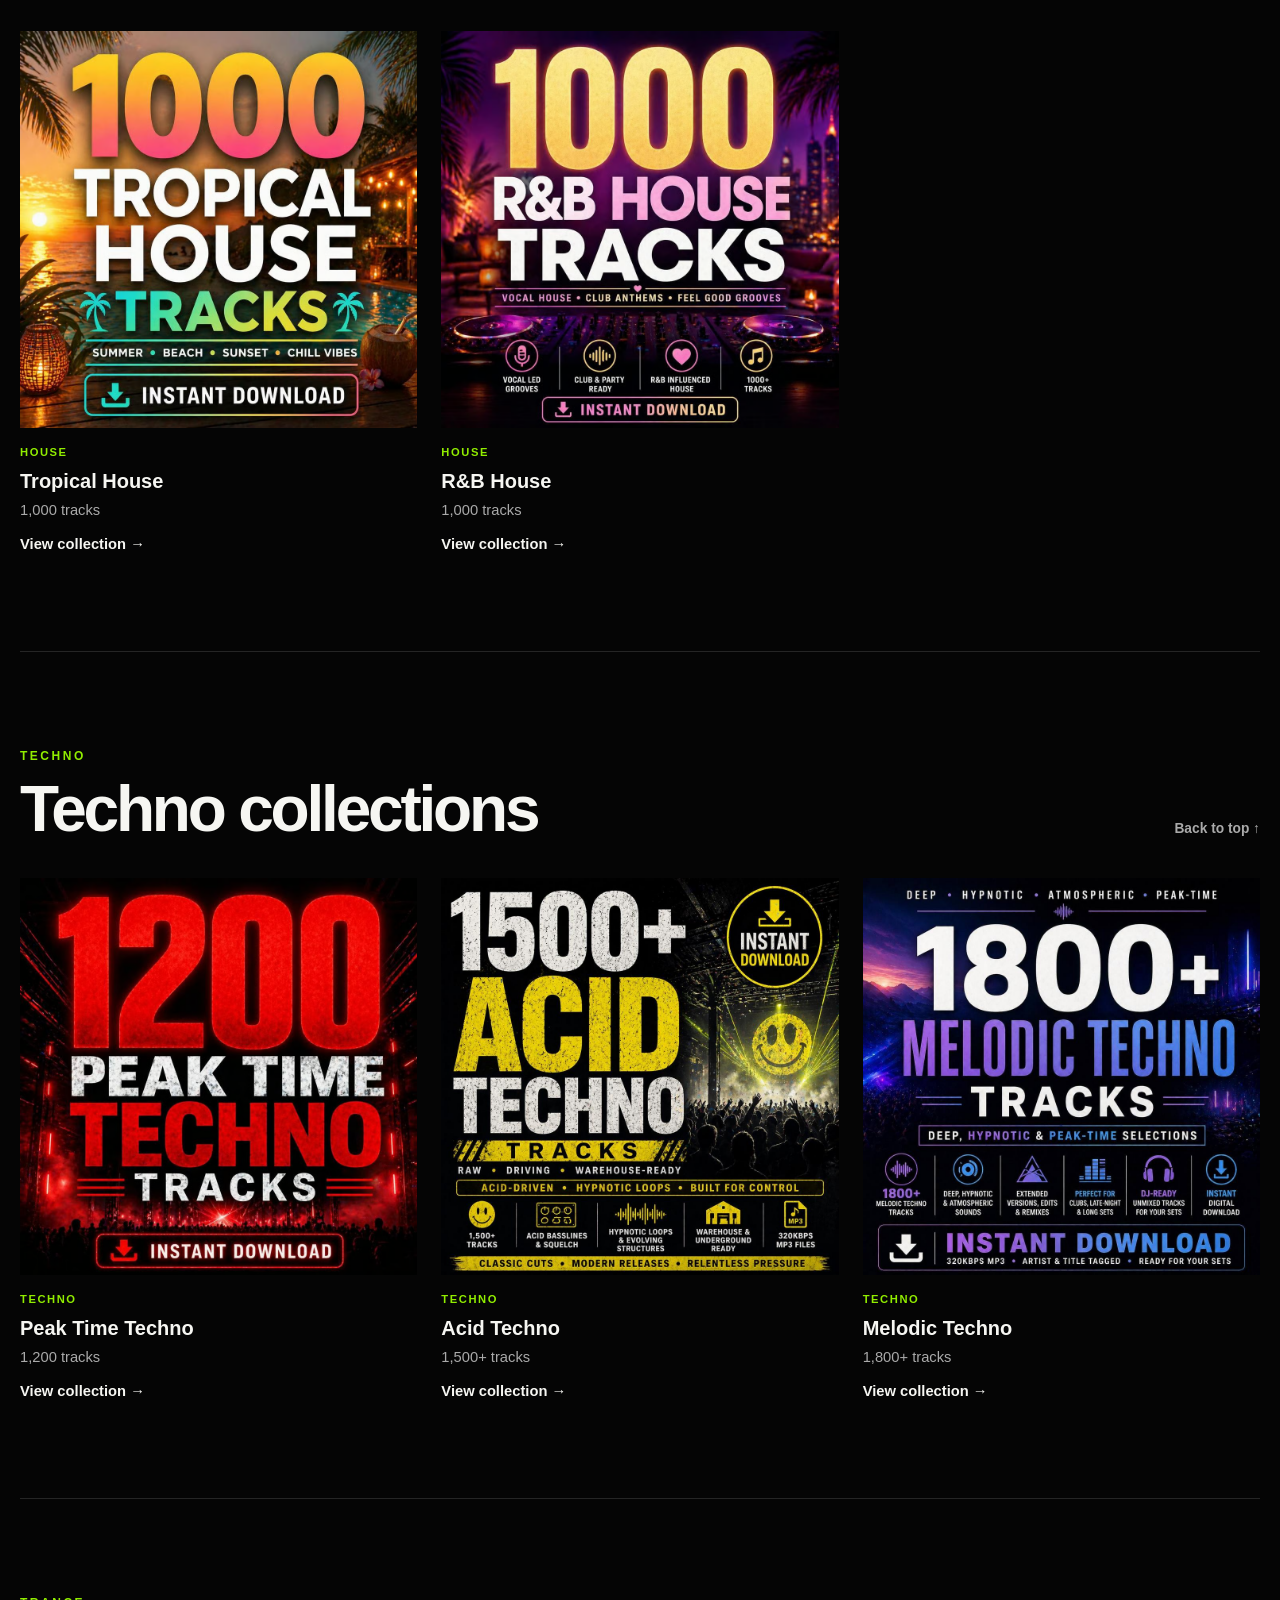
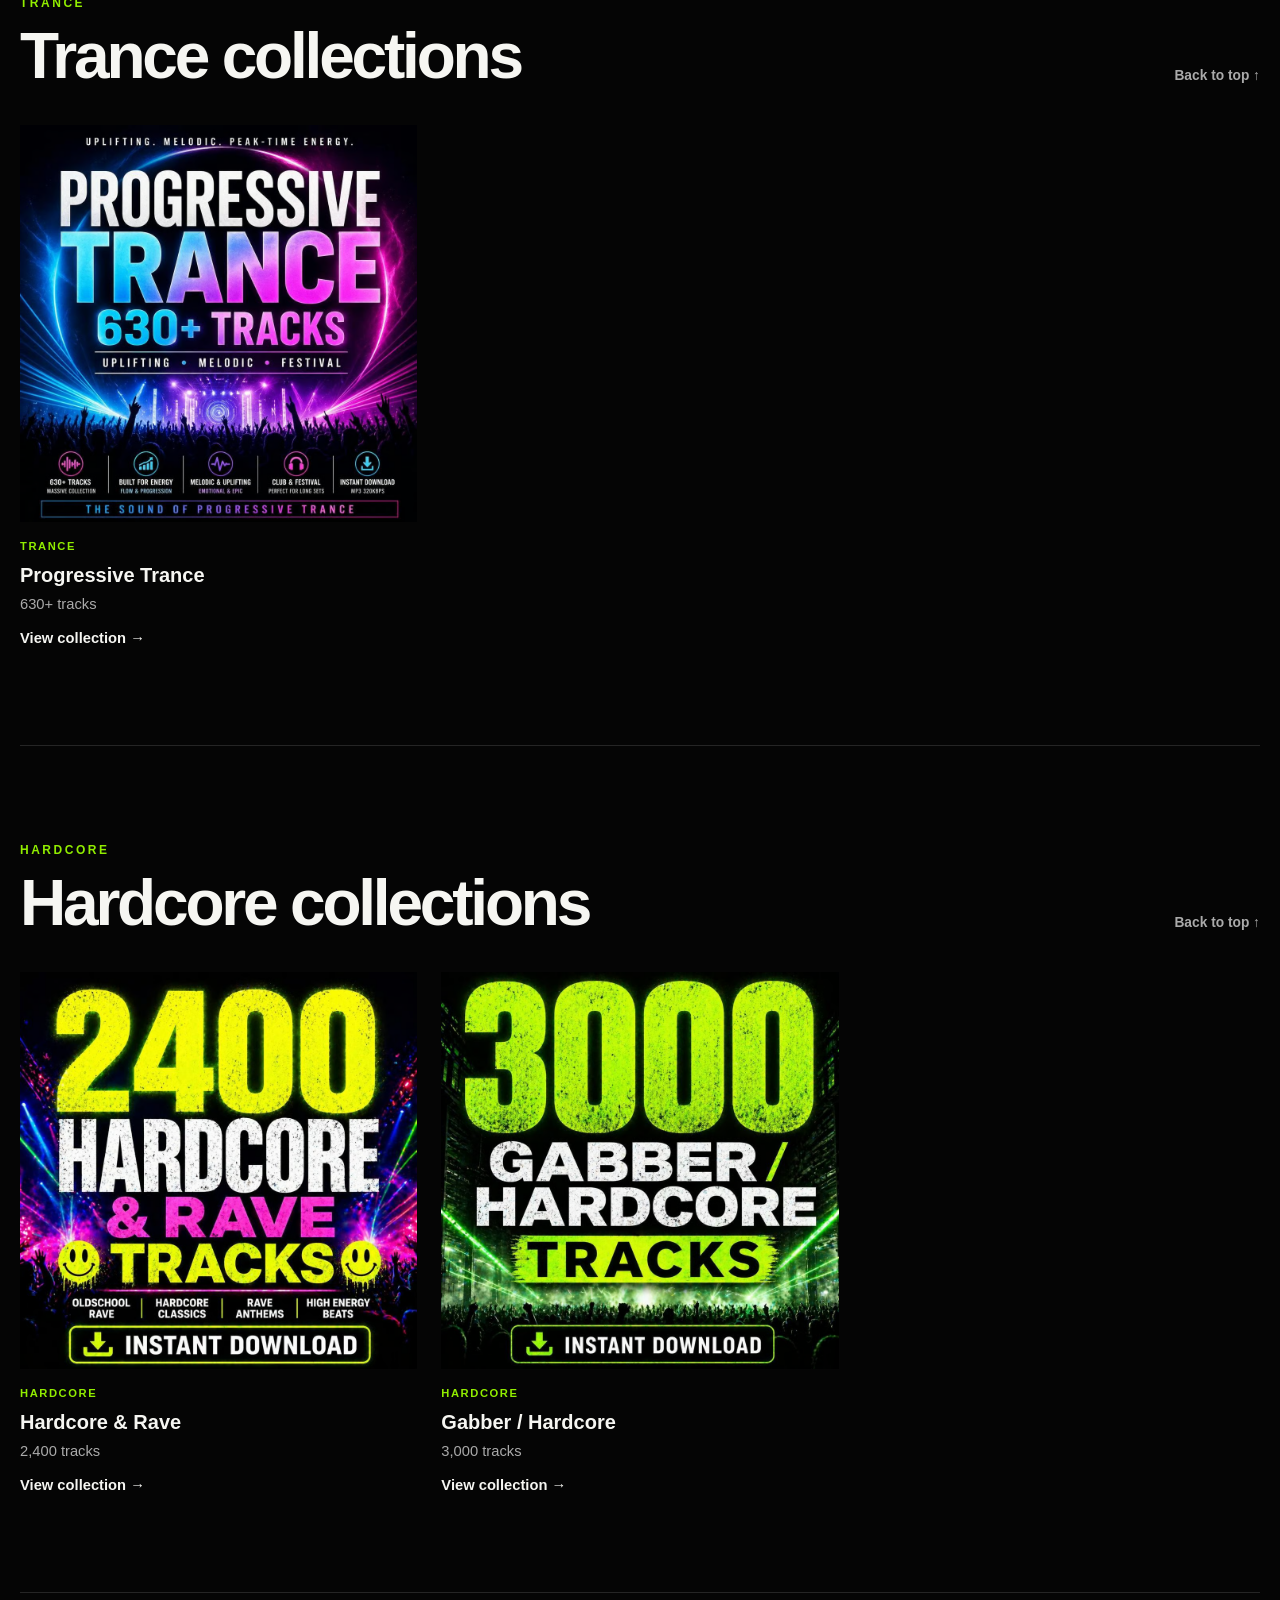
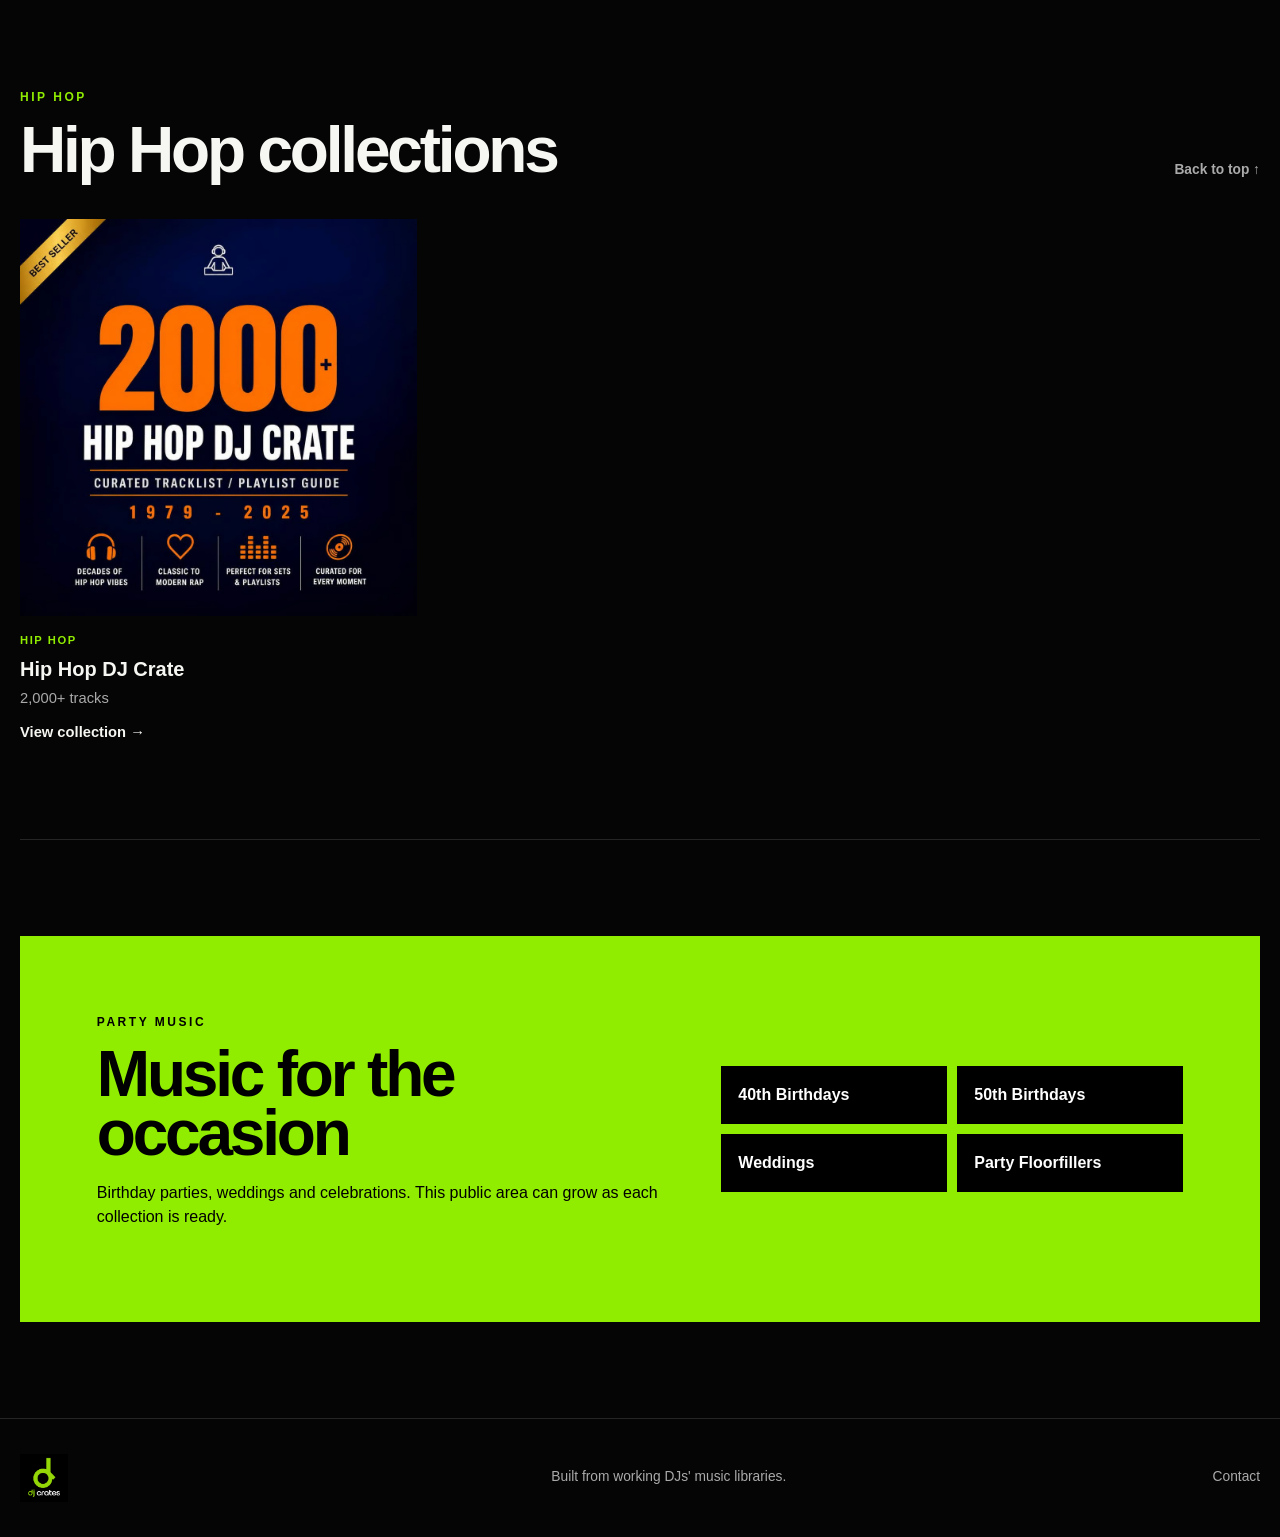
==== commit 187d3ead: "Add files via upload" ====
--- a/index.html
+++ b/index.html
@@ -1 +1,474 @@
-<!doctype html><html lang="en"><head><meta charset="utf-8"><meta name="viewport" content="width=device-width,initial-scale=1"><title>DJ Crates | Discover & Download</title><meta name="description" content="Downloadable music collections for DJs, parties and music lovers."><link rel="stylesheet" href="styles.css"></head><body><header><div class="wrap nav"><a class="logo" href="./"><img src="assets/dj-crates-logo.png" alt="DJ Crates"></a><nav class="navlinks"><a href="#house">House</a><a href="#techno">Techno</a><a href="#trance">Trance</a><a href="#party">Party Music</a><a href="mailto:diane@djcrates.store">Contact</a></nav></div></header><main><section class="hero"><div class="wrap hero-grid"><div><p class="label">DJ CRATES</p><h1>Discover &amp;<br>Download</h1><p class="lead">Downloadable music collections for DJs, parties and music lovers.</p><a class="button" href="#house">Browse collections</a></div><div class="hero-covers"><img src="assets/covers/house-music-classics.svg" alt="House Music Classics"><img src="assets/covers/peak-time-techno.svg" alt="Peak Time Techno"><img src="assets/covers/progressive-trance.svg" alt="Progressive Trance"></div></div></section><section class="section" id="house"><div class="wrap"><div class="section-title"><div><p class="label">HOUSE</p><h2>House collections</h2></div></div><div class="grid"><article class="card"><a class="cover" href="collections/house-music-classics/"><img src="assets/covers/house-music-classics.svg" alt="House Music Classics"></a><div class="meta"><small>HOUSE</small><h3>House Music Classics</h3><p>2,000+ tracks</p><a href="collections/house-music-classics/">View collection →</a></div></article><article class="card"><a class="cover" href="collections/happy-house/"><img src="assets/covers/happy-house.svg" alt="Happy House"></a><div class="meta"><small>HOUSE</small><h3>Happy House</h3><p>1,800 tracks</p><a href="collections/happy-house/">View collection →</a></div></article><article class="card"><a class="cover" href="collections/melodic-house/"><img src="assets/covers/melodic-house.svg" alt="Melodic House"></a><div class="meta"><small>HOUSE</small><h3>Melodic House</h3><p>1,000 tracks</p><a href="collections/melodic-house/">View collection →</a></div></article><article class="card"><a class="cover" href="collections/progressive-house/"><img src="assets/covers/progressive-house.svg" alt="Progressive House"></a><div class="meta"><small>HOUSE</small><h3>Progressive House</h3><p>750 tracks</p><a href="collections/progressive-house/">View collection →</a></div></article><article class="card"><a class="cover" href="collections/tropical-house/"><img src="assets/covers/tropical-house.svg" alt="Tropical House"></a><div class="meta"><small>HOUSE</small><h3>Tropical House</h3><p>1,000 tracks</p><a href="collections/tropical-house/">View collection →</a></div></article><article class="card"><a class="cover" href="collections/rb-house/"><img src="assets/covers/rb-house.svg" alt="R&amp;B House"></a><div class="meta"><small>HOUSE</small><h3>R&amp;B House</h3><p>1,000 tracks</p><a href="collections/rb-house/">View collection →</a></div></article></div></div></section><section class="section" id="techno"><div class="wrap"><div class="section-title"><div><p class="label">TECHNO</p><h2>Techno collections</h2></div></div><div class="grid"><article class="card"><a class="cover" href="collections/peak-time-techno/"><img src="assets/covers/peak-time-techno.svg" alt="Peak Time Techno"></a><div class="meta"><small>TECHNO</small><h3>Peak Time Techno</h3><p>1,200 tracks</p><a href="collections/peak-time-techno/">View collection →</a></div></article><article class="card"><a class="cover" href="collections/acid-techno/"><img src="assets/covers/acid-techno.svg" alt="Acid Techno"></a><div class="meta"><small>TECHNO</small><h3>Acid Techno</h3><p>1,500+ tracks</p><a href="collections/acid-techno/">View collection →</a></div></article><article class="card"><a class="cover" href="collections/melodic-techno/"><img src="assets/covers/melodic-techno.svg" alt="Melodic Techno"></a><div class="meta"><small>TECHNO</small><h3>Melodic Techno</h3><p>1,800+ tracks</p><a href="collections/melodic-techno/">View collection →</a></div></article></div></div></section><section class="section" id="trance"><div class="wrap"><div class="section-title"><div><p class="label">TRANCE</p><h2>Trance collections</h2></div></div><div class="grid"><article class="card"><a class="cover" href="collections/progressive-trance/"><img src="assets/covers/progressive-trance.svg" alt="Progressive Trance"></a><div class="meta"><small>TRANCE</small><h3>Progressive Trance</h3><p>630+ tracks</p><a href="collections/progressive-trance/">View collection →</a></div></article></div></div></section><section class="section" id="hardcore"><div class="wrap"><div class="section-title"><div><p class="label">HARDCORE</p><h2>Hardcore collections</h2></div></div><div class="grid"><article class="card"><a class="cover" href="collections/hardcore-rave/"><img src="assets/covers/hardcore-rave.svg" alt="Hardcore &amp; Rave"></a><div class="meta"><small>HARDCORE</small><h3>Hardcore &amp; Rave</h3><p>2,400 tracks</p><a href="collections/hardcore-rave/">View collection →</a></div></article></div></div></section><section class="section" id="hip-hop"><div class="wrap"><div class="section-title"><div><p class="label">HIP HOP</p><h2>Hip Hop collections</h2></div></div><div class="grid"><article class="card"><a class="cover" href="collections/hip-hop-dj-crate/"><img src="assets/covers/hip-hop-dj-crate.svg" alt="Hip Hop DJ Crate"></a><div class="meta"><small>HIP HOP</small><h3>Hip Hop DJ Crate</h3><p>2,000+ tracks</p><a href="collections/hip-hop-dj-crate/">View collection →</a></div></article></div></div></section><section class="section band" id="party"><div class="wrap band-grid"><div><p class="label" style="color:#000">PARTY MUSIC</p><h2>Music for the occasion</h2><p>Birthday parties, weddings and celebrations. This public area can be expanded as each collection is ready.</p></div><div class="band-links"><span>40th Birthdays</span><span>50th Birthdays</span><span>Weddings</span><span>Party Floorfillers</span></div></div></section></main><footer><div class="wrap footer"><img src="assets/dj-crates-logo.png" alt="DJ Crates"><span>Built from working DJs' music libraries.</span><span>© <span id="year"></span> DJ Crates</span></div></footer><script src="script.js"></script></body></html>+<!doctype html>
+<html lang="en">
+<head>
+<meta charset="utf-8">
+<meta name="viewport" content="width=device-width, initial-scale=1">
+<meta name="description" content="Discover and download organised music collections for DJs, parties and music lovers.">
+<title>DJ Crates | Discover & Download</title>
+<style>
+:root {
+  --black:#050505;
+  --panel:#111;
+  --white:#f6f6f2;
+  --muted:#aaa;
+  --green:#91ed00;
+  --line:rgba(255,255,255,.13);
+  --max:1240px;
+}
+* { box-sizing:border-box; }
+html { scroll-behavior:smooth; }
+body {
+  margin:0;
+  background:var(--black);
+  color:var(--white);
+  font-family:Arial,Helvetica,sans-serif;
+  line-height:1.5;
+}
+img { display:block; max-width:100%; }
+a { color:inherit; }
+.wrap { width:min(calc(100% - 40px),var(--max)); margin:auto; }
+.site-header {
+  position:sticky; top:0; z-index:50;
+  background:rgba(5,5,5,.91);
+  backdrop-filter:blur(12px);
+  border-bottom:1px solid var(--line);
+}
+.nav {
+  min-height:78px; display:flex; align-items:center;
+  justify-content:space-between; gap:28px;
+}
+.logo img { width:150px; height:58px; object-fit:contain; object-position:left center; }
+.nav-links { display:flex; gap:26px; align-items:center; }
+.nav-links a { text-decoration:none; font-size:.9rem; font-weight:800; }
+.nav-links a:hover { color:var(--green); }
+.menu-button { display:none; border:1px solid var(--line); background:none; color:#fff; padding:10px 14px; font-weight:800; }
+.hero {
+  border-bottom:1px solid var(--line);
+  background:radial-gradient(circle at 82% 28%,rgba(145,237,0,.13),transparent 27%);
+}
+.hero-grid {
+  min-height:650px; padding:76px 0;
+  display:grid; grid-template-columns:1.04fr .96fr;
+  align-items:center; gap:70px;
+}
+.kicker, .section-label {
+  margin:0 0 14px; color:var(--green);
+  font-size:.75rem; font-weight:900; letter-spacing:.21em;
+  text-transform:uppercase;
+}
+h1,h2,h3,p { margin-top:0; }
+h1 {
+  margin-bottom:24px;
+  font-size:clamp(4rem,8vw,8rem);
+  line-height:.84; letter-spacing:-.07em;
+}
+.lead { max-width:620px; color:#ccc; font-size:1.18rem; }
+.hero-buttons { display:flex; flex-wrap:wrap; gap:12px; margin-top:30px; }
+.button {
+  min-height:52px; display:inline-flex; align-items:center; justify-content:center;
+  padding:0 24px; text-decoration:none; font-weight:900;
+  border:1px solid var(--line);
+}
+.button-primary { background:var(--green); border-color:var(--green); color:#000; }
+.button-secondary:hover { border-color:#fff; }
+.hero-covers { position:relative; min-height:500px; }
+.hero-covers img {
+  position:absolute; width:min(63%,375px); aspect-ratio:1; object-fit:cover;
+  border:1px solid rgba(255,255,255,.22);
+  box-shadow:0 28px 72px rgba(0,0,0,.56);
+}
+.hero-covers img:nth-child(1) { right:24%; top:0; transform:rotate(-7deg); }
+.hero-covers img:nth-child(2) { right:0; top:20%; transform:rotate(5deg); }
+.hero-covers img:nth-child(3) { left:0; bottom:0; transform:rotate(-2deg); }
+.quick-nav {
+  border-bottom:1px solid var(--line);
+  background:#0a0a0a;
+}
+.quick-grid {
+  display:grid; grid-template-columns:repeat(5,1fr);
+}
+.quick-grid a {
+  min-height:105px; padding:22px;
+  border-right:1px solid var(--line);
+  text-decoration:none; display:flex; align-items:flex-end;
+  font-weight:900; font-size:1.1rem;
+}
+.quick-grid a:first-child { border-left:1px solid var(--line); }
+.quick-grid a:hover { background:var(--green); color:#000; }
+.catalogue-section {
+  width:min(calc(100% - 40px),var(--max));
+  margin:auto; padding:95px 0;
+  border-bottom:1px solid var(--line);
+}
+.section-heading {
+  display:flex; justify-content:space-between; align-items:end;
+  gap:30px; margin-bottom:38px;
+}
+.section-heading h2 {
+  margin:0; font-size:clamp(2.4rem,5vw,4.8rem);
+  line-height:.95; letter-spacing:-.05em;
+}
+.back-top { text-decoration:none; color:var(--muted); font-weight:800; font-size:.86rem; }
+.product-grid {
+  display:grid; grid-template-columns:repeat(3,1fr); gap:42px 24px;
+}
+.cover-link { display:block; overflow:hidden; background:#111; }
+.cover-link img {
+  width:100%; aspect-ratio:1; object-fit:cover;
+  transition:transform .25s ease, opacity .25s ease;
+}
+.cover-link:hover img { transform:scale(1.025); opacity:.9; }
+.product-info { padding-top:16px; }
+.genre {
+  margin-bottom:5px; color:var(--green);
+  font-size:.7rem; font-weight:900; letter-spacing:.14em;
+  text-transform:uppercase;
+}
+.product-info h3 { margin-bottom:3px; font-size:1.25rem; }
+.tracks { margin-bottom:11px; color:var(--muted); font-size:.92rem; }
+.view-link { text-decoration:none; font-weight:900; font-size:.92rem; }
+.view-link:hover { color:var(--green); }
+.party {
+  padding:96px 0; border-bottom:1px solid var(--line);
+}
+.party-box {
+  background:var(--green); color:#000;
+  padding:clamp(38px,6vw,78px);
+  display:grid; grid-template-columns:1.1fr .9fr;
+  gap:60px; align-items:center;
+}
+.party-box h2 {
+  margin-bottom:18px; font-size:clamp(2.6rem,5vw,5rem);
+  line-height:.92; letter-spacing:-.05em;
+}
+.party-box .section-label { color:#000; }
+.party-links { display:grid; grid-template-columns:1fr 1fr; gap:10px; }
+.party-links span { padding:17px; background:#000; color:#fff; font-weight:900; }
+footer { padding:35px 0; }
+.footer {
+  display:flex; justify-content:space-between; align-items:center;
+  gap:24px; color:var(--muted); font-size:.86rem;
+}
+.footer img { width:105px; height:48px; object-fit:contain; object-position:left; }
+.footer p { margin:0; }
+.footer a { text-decoration:none; }
+.footer a:hover { color:var(--green); }
+@media(max-width:900px) {
+  .hero-grid { grid-template-columns:1fr; min-height:auto; }
+  .hero-covers { min-height:430px; }
+  .product-grid { grid-template-columns:repeat(2,1fr); }
+  .quick-grid { grid-template-columns:repeat(3,1fr); }
+  .party-box { grid-template-columns:1fr; }
+}
+@media(max-width:700px) {
+  .wrap,.catalogue-section { width:min(calc(100% - 28px),var(--max)); }
+  .menu-button { display:block; }
+  .nav-links {
+    display:none; position:absolute; left:0; right:0; top:78px;
+    flex-direction:column; align-items:flex-start;
+    padding:24px; background:#080808; border-bottom:1px solid var(--line);
+  }
+  .nav-links.open { display:flex; }
+  .hero-grid { padding:54px 0; gap:36px; }
+  h1 { font-size:4.3rem; }
+  .hero-covers { min-height:335px; }
+  .quick-grid { grid-template-columns:1fr 1fr; }
+  .section-heading { display:block; }
+  .back-top { display:inline-block; margin-top:14px; }
+  .product-grid { grid-template-columns:1fr 1fr; gap:30px 14px; }
+  .party-links { grid-template-columns:1fr; }
+  .footer { align-items:flex-start; flex-direction:column; }
+}
+@media(max-width:440px) {
+  .product-info h3 { font-size:1rem; }
+  .hero-buttons .button { width:100%; }
+}
+</style>
+</head>
+<body>
+<header class="site-header">
+  <div class="wrap nav">
+    <a class="logo" href="#top"><img src="assets/logo.png" alt="DJ Crates"></a>
+    <button class="menu-button" type="button" aria-expanded="false">Menu</button>
+    <nav class="nav-links" aria-label="Main navigation">
+      <a href="#house">House</a>
+      <a href="#techno">Techno</a>
+      <a href="#trance">Trance</a>
+      <a href="#hardcore">Hardcore</a>
+      <a href="#party">Party Music</a>
+      <a href="mailto:diane@djcrates.store">Contact</a>
+    </nav>
+  </div>
+</header>
+
+<main id="top">
+  <section class="hero">
+    <div class="wrap hero-grid">
+      <div>
+        <p class="kicker">DJ CRATES</p>
+        <h1>Discover &amp;<br>Download</h1>
+        <p class="lead">Organised music collections for DJs, parties and music lovers. Choose a sound, view the collection and buy securely through Payhip.</p>
+        <div class="hero-buttons">
+          <a class="button button-primary" href="#house">Browse collections</a>
+          <a class="button button-secondary" href="#party">Party music</a>
+        </div>
+      </div>
+      <div class="hero-covers" aria-label="Featured collections">
+        <img src="assets/covers/happy-house.png" alt="Happy House">
+        <img src="assets/covers/peak-time-techno.png" alt="Peak Time Techno">
+        <img src="assets/covers/progressive-trance.png" alt="Progressive Trance">
+      </div>
+    </div>
+  </section>
+
+  <section class="quick-nav">
+    <div class="wrap quick-grid">
+      <a href="#house">House</a>
+      <a href="#techno">Techno</a>
+      <a href="#trance">Trance</a>
+      <a href="#hardcore">Hardcore</a>
+      <a href="#hip-hop">Hip Hop</a>
+    </div>
+  </section>
+
+  
+    <section class="catalogue-section" id="house">
+      <div class="section-heading">
+        <div>
+          <p class="section-label">House</p>
+          <h2>House collections</h2>
+        </div>
+        <a href="#top" class="back-top">Back to top ↑</a>
+      </div>
+      <div class="product-grid">
+        
+      <article class="product-card">
+        <a class="cover-link" href="#" aria-label="View Happy House">
+          <img src="assets/covers/happy-house.png" alt="Happy House cover" loading="lazy">
+        </a>
+        <div class="product-info">
+          <p class="genre">House</p>
+          <h3>Happy House</h3>
+          <p class="tracks">1,800 tracks</p>
+          <a class="view-link" href="#">View collection <span>→</span></a>
+        </div>
+      </article>
+
+      <article class="product-card">
+        <a class="cover-link" href="#" aria-label="View Melodic House">
+          <img src="assets/covers/melodic-house.png" alt="Melodic House cover" loading="lazy">
+        </a>
+        <div class="product-info">
+          <p class="genre">House</p>
+          <h3>Melodic House</h3>
+          <p class="tracks">1,000 tracks</p>
+          <a class="view-link" href="#">View collection <span>→</span></a>
+        </div>
+      </article>
+
+      <article class="product-card">
+        <a class="cover-link" href="#" aria-label="View Progressive House">
+          <img src="assets/covers/progressive-house.png" alt="Progressive House cover" loading="lazy">
+        </a>
+        <div class="product-info">
+          <p class="genre">House</p>
+          <h3>Progressive House</h3>
+          <p class="tracks">750 tracks</p>
+          <a class="view-link" href="#">View collection <span>→</span></a>
+        </div>
+      </article>
+
+      <article class="product-card">
+        <a class="cover-link" href="#" aria-label="View Tropical House">
+          <img src="assets/covers/tropical-house.png" alt="Tropical House cover" loading="lazy">
+        </a>
+        <div class="product-info">
+          <p class="genre">House</p>
+          <h3>Tropical House</h3>
+          <p class="tracks">1,000 tracks</p>
+          <a class="view-link" href="#">View collection <span>→</span></a>
+        </div>
+      </article>
+
+      <article class="product-card">
+        <a class="cover-link" href="#" aria-label="View R&amp;B House">
+          <img src="assets/covers/rb-house.png" alt="R&amp;B House cover" loading="lazy">
+        </a>
+        <div class="product-info">
+          <p class="genre">House</p>
+          <h3>R&amp;B House</h3>
+          <p class="tracks">1,000 tracks</p>
+          <a class="view-link" href="#">View collection <span>→</span></a>
+        </div>
+      </article>
+      </div>
+    </section>
+    <section class="catalogue-section" id="techno">
+      <div class="section-heading">
+        <div>
+          <p class="section-label">Techno</p>
+          <h2>Techno collections</h2>
+        </div>
+        <a href="#top" class="back-top">Back to top ↑</a>
+      </div>
+      <div class="product-grid">
+        
+      <article class="product-card">
+        <a class="cover-link" href="#" aria-label="View Peak Time Techno">
+          <img src="assets/covers/peak-time-techno.png" alt="Peak Time Techno cover" loading="lazy">
+        </a>
+        <div class="product-info">
+          <p class="genre">Techno</p>
+          <h3>Peak Time Techno</h3>
+          <p class="tracks">1,200 tracks</p>
+          <a class="view-link" href="#">View collection <span>→</span></a>
+        </div>
+      </article>
+
+      <article class="product-card">
+        <a class="cover-link" href="#" aria-label="View Acid Techno">
+          <img src="assets/covers/acid-techno.png" alt="Acid Techno cover" loading="lazy">
+        </a>
+        <div class="product-info">
+          <p class="genre">Techno</p>
+          <h3>Acid Techno</h3>
+          <p class="tracks">1,500+ tracks</p>
+          <a class="view-link" href="#">View collection <span>→</span></a>
+        </div>
+      </article>
+
+      <article class="product-card">
+        <a class="cover-link" href="#" aria-label="View Melodic Techno">
+          <img src="assets/covers/melodic-techno.jpg" alt="Melodic Techno cover" loading="lazy">
+        </a>
+        <div class="product-info">
+          <p class="genre">Techno</p>
+          <h3>Melodic Techno</h3>
+          <p class="tracks">1,800+ tracks</p>
+          <a class="view-link" href="#">View collection <span>→</span></a>
+        </div>
+      </article>
+      </div>
+    </section>
+    <section class="catalogue-section" id="trance">
+      <div class="section-heading">
+        <div>
+          <p class="section-label">Trance</p>
+          <h2>Trance collections</h2>
+        </div>
+        <a href="#top" class="back-top">Back to top ↑</a>
+      </div>
+      <div class="product-grid">
+        
+      <article class="product-card">
+        <a class="cover-link" href="#" aria-label="View Progressive Trance">
+          <img src="assets/covers/progressive-trance.png" alt="Progressive Trance cover" loading="lazy">
+        </a>
+        <div class="product-info">
+          <p class="genre">Trance</p>
+          <h3>Progressive Trance</h3>
+          <p class="tracks">630+ tracks</p>
+          <a class="view-link" href="#">View collection <span>→</span></a>
+        </div>
+      </article>
+      </div>
+    </section>
+    <section class="catalogue-section" id="hardcore">
+      <div class="section-heading">
+        <div>
+          <p class="section-label">Hardcore</p>
+          <h2>Hardcore collections</h2>
+        </div>
+        <a href="#top" class="back-top">Back to top ↑</a>
+      </div>
+      <div class="product-grid">
+        
+      <article class="product-card">
+        <a class="cover-link" href="#" aria-label="View Hardcore &amp; Rave">
+          <img src="assets/covers/hardcore-rave.png" alt="Hardcore &amp; Rave cover" loading="lazy">
+        </a>
+        <div class="product-info">
+          <p class="genre">Hardcore</p>
+          <h3>Hardcore &amp; Rave</h3>
+          <p class="tracks">2,400 tracks</p>
+          <a class="view-link" href="#">View collection <span>→</span></a>
+        </div>
+      </article>
+
+      <article class="product-card">
+        <a class="cover-link" href="#" aria-label="View Gabber / Hardcore">
+          <img src="assets/covers/gabber-hardcore.png" alt="Gabber / Hardcore cover" loading="lazy">
+        </a>
+        <div class="product-info">
+          <p class="genre">Hardcore</p>
+          <h3>Gabber / Hardcore</h3>
+          <p class="tracks">3,000 tracks</p>
+          <a class="view-link" href="#">View collection <span>→</span></a>
+        </div>
+      </article>
+      </div>
+    </section>
+    <section class="catalogue-section" id="hip-hop">
+      <div class="section-heading">
+        <div>
+          <p class="section-label">Hip Hop</p>
+          <h2>Hip Hop collections</h2>
+        </div>
+        <a href="#top" class="back-top">Back to top ↑</a>
+      </div>
+      <div class="product-grid">
+        
+      <article class="product-card">
+        <a class="cover-link" href="#" aria-label="View Hip Hop DJ Crate">
+          <img src="assets/covers/hip-hop.png" alt="Hip Hop DJ Crate cover" loading="lazy">
+        </a>
+        <div class="product-info">
+          <p class="genre">Hip Hop</p>
+          <h3>Hip Hop DJ Crate</h3>
+          <p class="tracks">2,000+ tracks</p>
+          <a class="view-link" href="#">View collection <span>→</span></a>
+        </div>
+      </article>
+      </div>
+    </section>
+
+  <section class="party" id="party">
+    <div class="wrap party-box">
+      <div>
+        <p class="section-label">PARTY MUSIC</p>
+        <h2>Music for the occasion</h2>
+        <p>Birthday parties, weddings and celebrations. This public area can grow as each collection is ready.</p>
+      </div>
+      <div class="party-links">
+        <span>40th Birthdays</span>
+        <span>50th Birthdays</span>
+        <span>Weddings</span>
+        <span>Party Floorfillers</span>
+      </div>
+    </div>
+  </section>
+</main>
+
+<footer>
+  <div class="wrap footer">
+    <img src="assets/logo.png" alt="DJ Crates">
+    <p>Built from working DJs' music libraries.</p>
+    <a href="mailto:diane@djcrates.store">Contact</a>
+  </div>
+</footer>
+
+<script>
+const button=document.querySelector('.menu-button');
+const links=document.querySelector('.nav-links');
+button.addEventListener('click',()=>{
+  const open=button.getAttribute('aria-expanded')==='true';
+  button.setAttribute('aria-expanded',String(!open));
+  links.classList.toggle('open');
+});
+document.querySelectorAll('.nav-links a').forEach(a=>a.addEventListener('click',()=>{
+  links.classList.remove('open');
+  button.setAttribute('aria-expanded','false');
+}));
+</script>
+</body>
+</html>
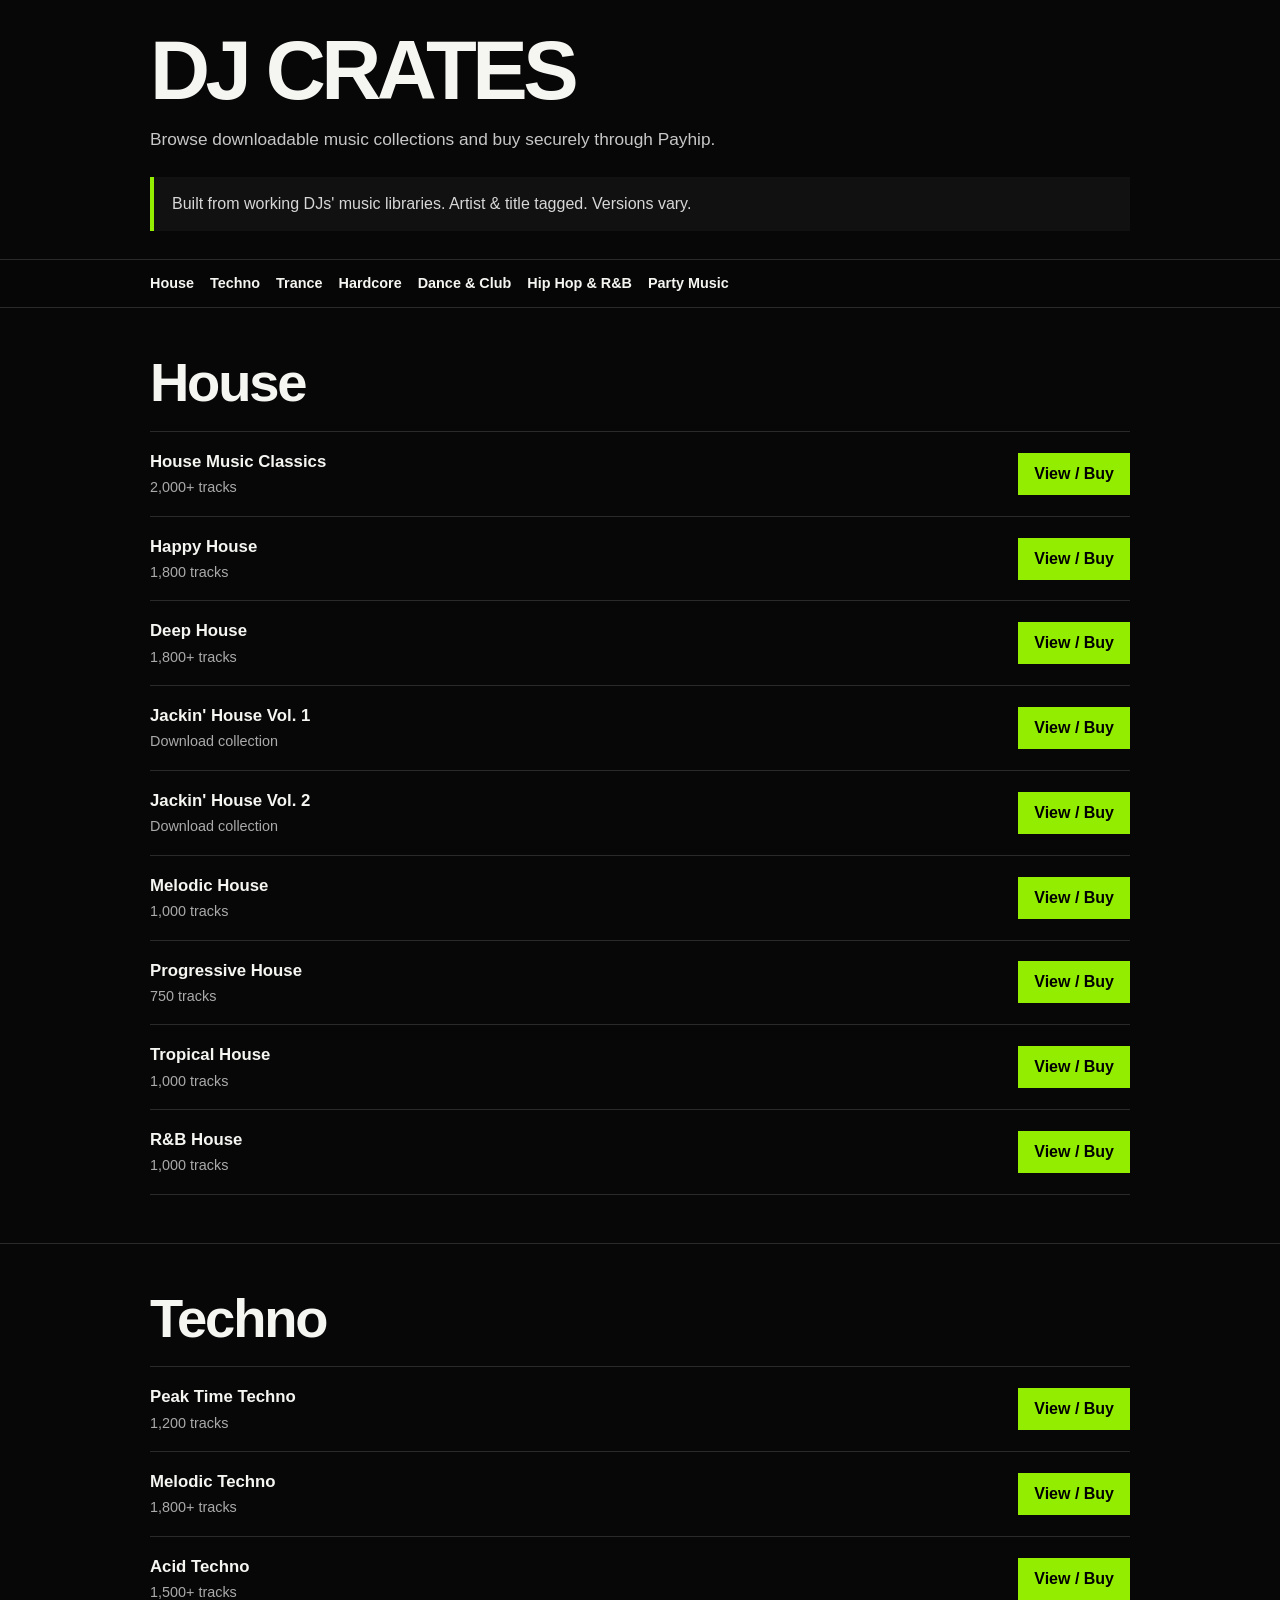
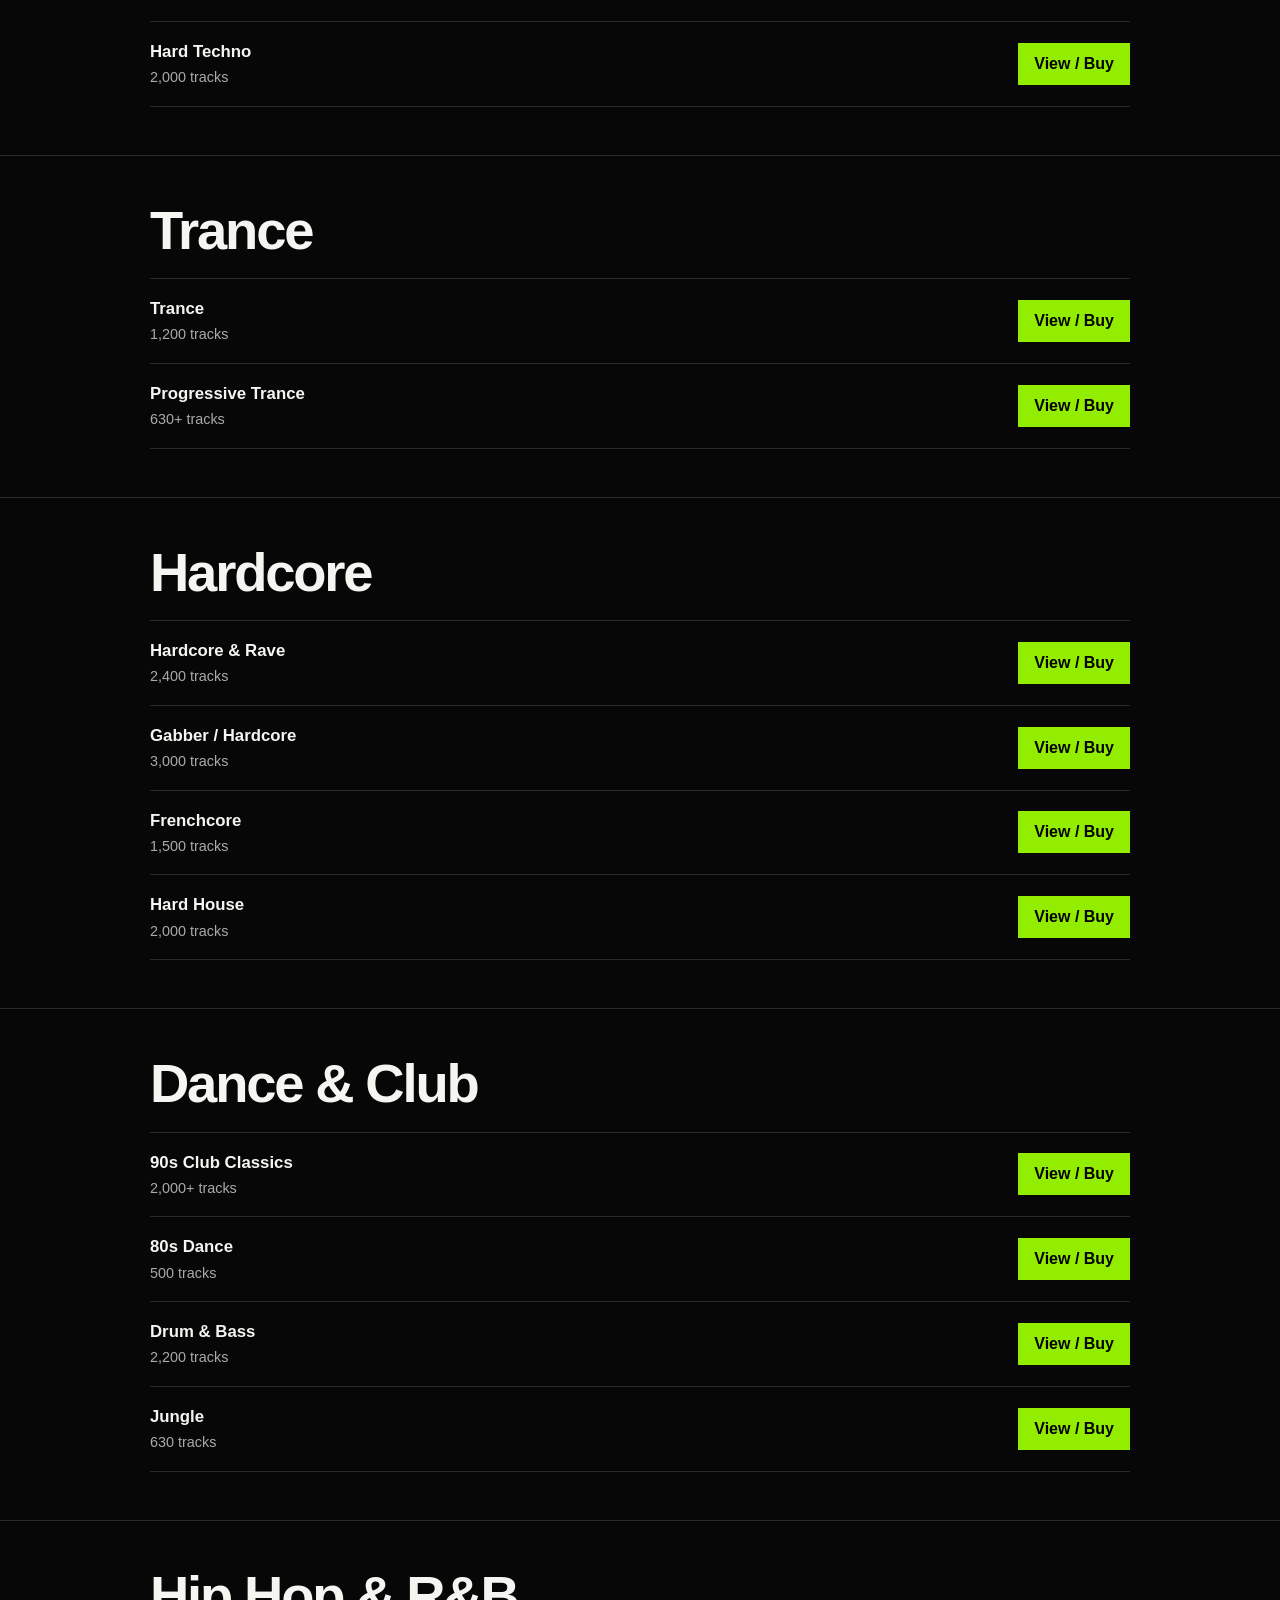
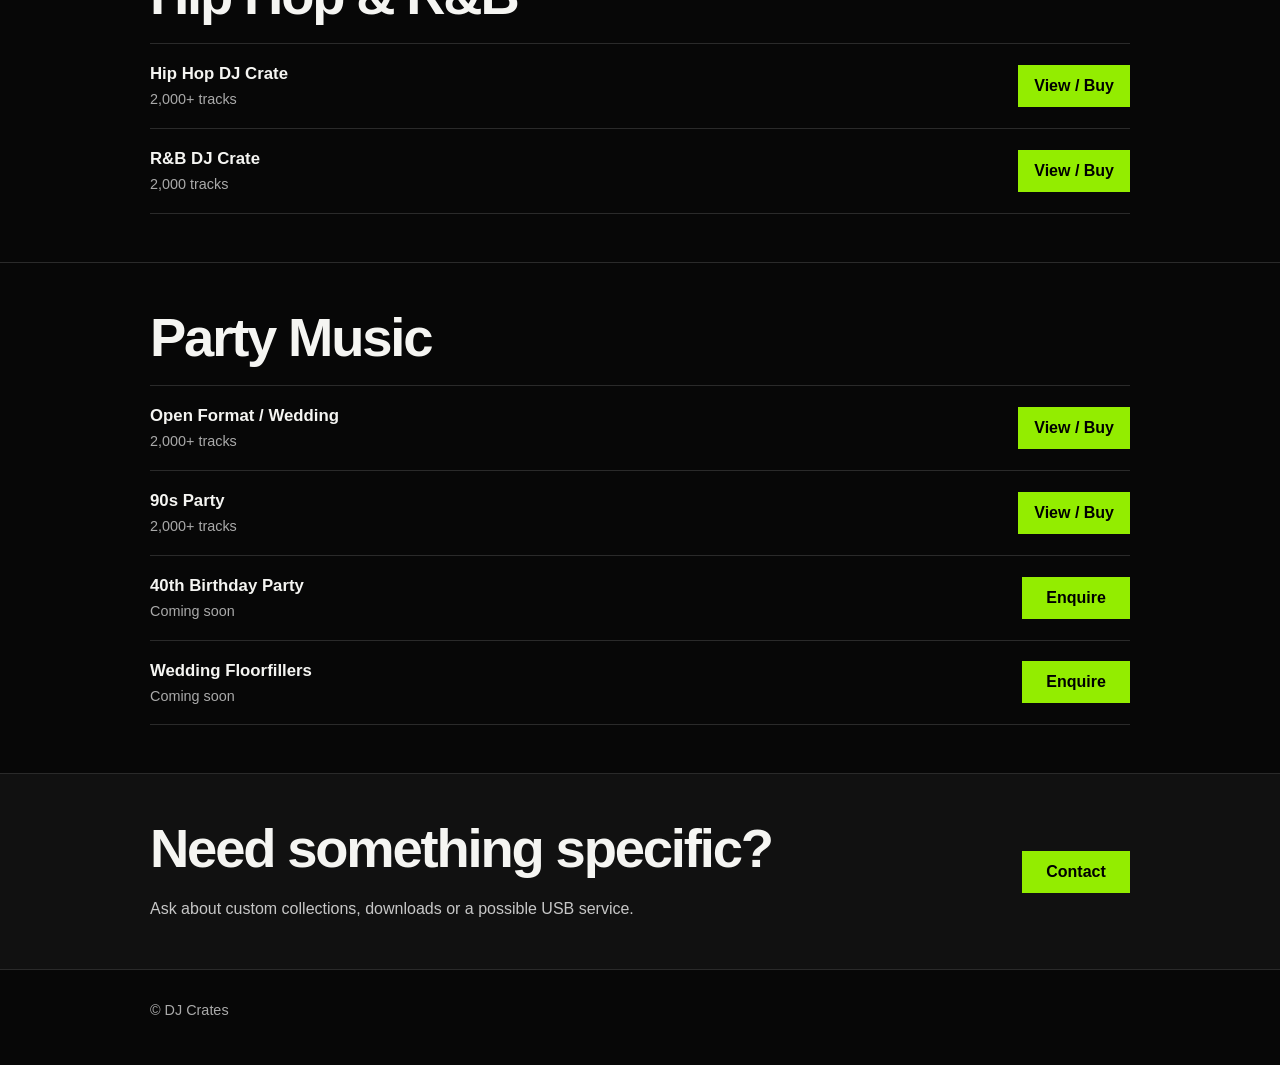
==== commit 53406d5c: "Add files via upload" ====
--- a/index.html
+++ b/index.html
@@ -1,474 +1,271 @@
 <!doctype html>
 <html lang="en">
 <head>
-<meta charset="utf-8">
-<meta name="viewport" content="width=device-width, initial-scale=1">
-<meta name="description" content="Discover and download organised music collections for DJs, parties and music lovers.">
-<title>DJ Crates | Discover & Download</title>
-<style>
-:root {
-  --black:#050505;
-  --panel:#111;
-  --white:#f6f6f2;
-  --muted:#aaa;
-  --green:#91ed00;
-  --line:rgba(255,255,255,.13);
-  --max:1240px;
-}
-* { box-sizing:border-box; }
-html { scroll-behavior:smooth; }
-body {
-  margin:0;
-  background:var(--black);
-  color:var(--white);
-  font-family:Arial,Helvetica,sans-serif;
-  line-height:1.5;
-}
-img { display:block; max-width:100%; }
-a { color:inherit; }
-.wrap { width:min(calc(100% - 40px),var(--max)); margin:auto; }
-.site-header {
-  position:sticky; top:0; z-index:50;
-  background:rgba(5,5,5,.91);
-  backdrop-filter:blur(12px);
-  border-bottom:1px solid var(--line);
-}
-.nav {
-  min-height:78px; display:flex; align-items:center;
-  justify-content:space-between; gap:28px;
-}
-.logo img { width:150px; height:58px; object-fit:contain; object-position:left center; }
-.nav-links { display:flex; gap:26px; align-items:center; }
-.nav-links a { text-decoration:none; font-size:.9rem; font-weight:800; }
-.nav-links a:hover { color:var(--green); }
-.menu-button { display:none; border:1px solid var(--line); background:none; color:#fff; padding:10px 14px; font-weight:800; }
-.hero {
-  border-bottom:1px solid var(--line);
-  background:radial-gradient(circle at 82% 28%,rgba(145,237,0,.13),transparent 27%);
-}
-.hero-grid {
-  min-height:650px; padding:76px 0;
-  display:grid; grid-template-columns:1.04fr .96fr;
-  align-items:center; gap:70px;
-}
-.kicker, .section-label {
-  margin:0 0 14px; color:var(--green);
-  font-size:.75rem; font-weight:900; letter-spacing:.21em;
-  text-transform:uppercase;
-}
-h1,h2,h3,p { margin-top:0; }
-h1 {
-  margin-bottom:24px;
-  font-size:clamp(4rem,8vw,8rem);
-  line-height:.84; letter-spacing:-.07em;
-}
-.lead { max-width:620px; color:#ccc; font-size:1.18rem; }
-.hero-buttons { display:flex; flex-wrap:wrap; gap:12px; margin-top:30px; }
-.button {
-  min-height:52px; display:inline-flex; align-items:center; justify-content:center;
-  padding:0 24px; text-decoration:none; font-weight:900;
-  border:1px solid var(--line);
-}
-.button-primary { background:var(--green); border-color:var(--green); color:#000; }
-.button-secondary:hover { border-color:#fff; }
-.hero-covers { position:relative; min-height:500px; }
-.hero-covers img {
-  position:absolute; width:min(63%,375px); aspect-ratio:1; object-fit:cover;
-  border:1px solid rgba(255,255,255,.22);
-  box-shadow:0 28px 72px rgba(0,0,0,.56);
-}
-.hero-covers img:nth-child(1) { right:24%; top:0; transform:rotate(-7deg); }
-.hero-covers img:nth-child(2) { right:0; top:20%; transform:rotate(5deg); }
-.hero-covers img:nth-child(3) { left:0; bottom:0; transform:rotate(-2deg); }
-.quick-nav {
-  border-bottom:1px solid var(--line);
-  background:#0a0a0a;
-}
-.quick-grid {
-  display:grid; grid-template-columns:repeat(5,1fr);
-}
-.quick-grid a {
-  min-height:105px; padding:22px;
-  border-right:1px solid var(--line);
-  text-decoration:none; display:flex; align-items:flex-end;
-  font-weight:900; font-size:1.1rem;
-}
-.quick-grid a:first-child { border-left:1px solid var(--line); }
-.quick-grid a:hover { background:var(--green); color:#000; }
-.catalogue-section {
-  width:min(calc(100% - 40px),var(--max));
-  margin:auto; padding:95px 0;
-  border-bottom:1px solid var(--line);
-}
-.section-heading {
-  display:flex; justify-content:space-between; align-items:end;
-  gap:30px; margin-bottom:38px;
-}
-.section-heading h2 {
-  margin:0; font-size:clamp(2.4rem,5vw,4.8rem);
-  line-height:.95; letter-spacing:-.05em;
-}
-.back-top { text-decoration:none; color:var(--muted); font-weight:800; font-size:.86rem; }
-.product-grid {
-  display:grid; grid-template-columns:repeat(3,1fr); gap:42px 24px;
-}
-.cover-link { display:block; overflow:hidden; background:#111; }
-.cover-link img {
-  width:100%; aspect-ratio:1; object-fit:cover;
-  transition:transform .25s ease, opacity .25s ease;
-}
-.cover-link:hover img { transform:scale(1.025); opacity:.9; }
-.product-info { padding-top:16px; }
-.genre {
-  margin-bottom:5px; color:var(--green);
-  font-size:.7rem; font-weight:900; letter-spacing:.14em;
-  text-transform:uppercase;
-}
-.product-info h3 { margin-bottom:3px; font-size:1.25rem; }
-.tracks { margin-bottom:11px; color:var(--muted); font-size:.92rem; }
-.view-link { text-decoration:none; font-weight:900; font-size:.92rem; }
-.view-link:hover { color:var(--green); }
-.party {
-  padding:96px 0; border-bottom:1px solid var(--line);
-}
-.party-box {
-  background:var(--green); color:#000;
-  padding:clamp(38px,6vw,78px);
-  display:grid; grid-template-columns:1.1fr .9fr;
-  gap:60px; align-items:center;
-}
-.party-box h2 {
-  margin-bottom:18px; font-size:clamp(2.6rem,5vw,5rem);
-  line-height:.92; letter-spacing:-.05em;
-}
-.party-box .section-label { color:#000; }
-.party-links { display:grid; grid-template-columns:1fr 1fr; gap:10px; }
-.party-links span { padding:17px; background:#000; color:#fff; font-weight:900; }
-footer { padding:35px 0; }
-.footer {
-  display:flex; justify-content:space-between; align-items:center;
-  gap:24px; color:var(--muted); font-size:.86rem;
-}
-.footer img { width:105px; height:48px; object-fit:contain; object-position:left; }
-.footer p { margin:0; }
-.footer a { text-decoration:none; }
-.footer a:hover { color:var(--green); }
-@media(max-width:900px) {
-  .hero-grid { grid-template-columns:1fr; min-height:auto; }
-  .hero-covers { min-height:430px; }
-  .product-grid { grid-template-columns:repeat(2,1fr); }
-  .quick-grid { grid-template-columns:repeat(3,1fr); }
-  .party-box { grid-template-columns:1fr; }
-}
-@media(max-width:700px) {
-  .wrap,.catalogue-section { width:min(calc(100% - 28px),var(--max)); }
-  .menu-button { display:block; }
-  .nav-links {
-    display:none; position:absolute; left:0; right:0; top:78px;
-    flex-direction:column; align-items:flex-start;
-    padding:24px; background:#080808; border-bottom:1px solid var(--line);
-  }
-  .nav-links.open { display:flex; }
-  .hero-grid { padding:54px 0; gap:36px; }
-  h1 { font-size:4.3rem; }
-  .hero-covers { min-height:335px; }
-  .quick-grid { grid-template-columns:1fr 1fr; }
-  .section-heading { display:block; }
-  .back-top { display:inline-block; margin-top:14px; }
-  .product-grid { grid-template-columns:1fr 1fr; gap:30px 14px; }
-  .party-links { grid-template-columns:1fr; }
-  .footer { align-items:flex-start; flex-direction:column; }
-}
-@media(max-width:440px) {
-  .product-info h3 { font-size:1rem; }
-  .hero-buttons .button { width:100%; }
-}
-</style>
+  <meta charset="utf-8">
+  <meta name="viewport" content="width=device-width, initial-scale=1">
+  <title>DJ Crates | Browse & Buy</title>
+  <meta name="description" content="Browse downloadable DJ music collections and buy securely through Payhip.">
+  <style>
+    :root{
+      --bg:#070707;
+      --panel:#111;
+      --text:#f5f5f2;
+      --muted:#aaa;
+      --green:#93ed00;
+      --line:#2a2a2a;
+      --max:980px;
+    }
+    *{box-sizing:border-box}
+    html{scroll-behavior:smooth}
+    body{
+      margin:0;
+      background:var(--bg);
+      color:var(--text);
+      font-family:Arial,Helvetica,sans-serif;
+      line-height:1.5;
+    }
+    .wrap{
+      width:min(calc(100% - 28px),var(--max));
+      margin:auto;
+    }
+    header{
+      border-bottom:1px solid var(--line);
+      padding:34px 0 28px;
+    }
+    h1{
+      margin:0;
+      font-size:clamp(2.6rem,7vw,5.2rem);
+      line-height:.9;
+      letter-spacing:-.055em;
+    }
+    .strap{
+      margin:18px 0 0;
+      max-width:650px;
+      color:#c7c7c7;
+      font-size:1.08rem;
+    }
+    .notice{
+      margin-top:24px;
+      padding:15px 18px;
+      background:var(--panel);
+      border-left:4px solid var(--green);
+      color:#d7d7d7;
+    }
+    nav{
+      position:sticky;
+      top:0;
+      z-index:10;
+      background:rgba(7,7,7,.95);
+      border-bottom:1px solid var(--line);
+    }
+    .nav{
+      display:flex;
+      gap:16px;
+      overflow-x:auto;
+      padding:13px 0;
+      white-space:nowrap;
+    }
+    .nav a{
+      color:var(--text);
+      text-decoration:none;
+      font-weight:800;
+      font-size:.9rem;
+    }
+    .nav a:hover{color:var(--green)}
+    section{
+      padding:48px 0;
+      border-bottom:1px solid var(--line);
+    }
+    h2{
+      margin:0 0 20px;
+      font-size:clamp(2rem,5vw,3.4rem);
+      line-height:1;
+      letter-spacing:-.04em;
+    }
+    .list{
+      border-top:1px solid var(--line);
+    }
+    .item{
+      display:grid;
+      grid-template-columns:minmax(0,1fr) auto;
+      gap:18px;
+      align-items:center;
+      padding:17px 0;
+      border-bottom:1px solid var(--line);
+    }
+    .item h3{
+      margin:0 0 3px;
+      font-size:1.05rem;
+    }
+    .item p{
+      margin:0;
+      color:var(--muted);
+      font-size:.9rem;
+    }
+    .buy{
+      display:inline-flex;
+      align-items:center;
+      justify-content:center;
+      min-width:108px;
+      min-height:42px;
+      padding:0 16px;
+      background:var(--green);
+      color:#000;
+      text-decoration:none;
+      font-weight:900;
+    }
+    .buy:hover{filter:brightness(1.08)}
+    .contact{
+      background:var(--panel);
+    }
+    .contact-box{
+      display:grid;
+      grid-template-columns:1fr auto;
+      gap:22px;
+      align-items:center;
+    }
+    .contact p{
+      margin:8px 0 0;
+      color:#c7c7c7;
+    }
+    footer{
+      padding:30px 0 44px;
+      color:var(--muted);
+      font-size:.9rem;
+    }
+    @media(max-width:620px){
+      .item{
+        grid-template-columns:1fr;
+      }
+      .buy{
+        width:100%;
+      }
+      .contact-box{
+        grid-template-columns:1fr;
+      }
+    }
+  </style>
 </head>
 <body>
-<header class="site-header">
-  <div class="wrap nav">
-    <a class="logo" href="#top"><img src="assets/logo.png" alt="DJ Crates"></a>
-    <button class="menu-button" type="button" aria-expanded="false">Menu</button>
-    <nav class="nav-links" aria-label="Main navigation">
-      <a href="#house">House</a>
-      <a href="#techno">Techno</a>
-      <a href="#trance">Trance</a>
-      <a href="#hardcore">Hardcore</a>
-      <a href="#party">Party Music</a>
-      <a href="mailto:diane@djcrates.store">Contact</a>
-    </nav>
+<header>
+  <div class="wrap">
+    <h1>DJ CRATES</h1>
+    <p class="strap">Browse downloadable music collections and buy securely through Payhip.</p>
+    <div class="notice">Built from working DJs' music libraries. Artist &amp; title tagged. Versions vary.</div>
   </div>
 </header>
 
-<main id="top">
-  <section class="hero">
-    <div class="wrap hero-grid">
+<nav>
+  <div class="wrap nav">
+    <a href="#house">House</a>
+    <a href="#techno">Techno</a>
+    <a href="#trance">Trance</a>
+    <a href="#hardcore">Hardcore</a>
+    <a href="#dance">Dance &amp; Club</a>
+    <a href="#urban">Hip Hop &amp; R&amp;B</a>
+    <a href="#party">Party Music</a>
+  </div>
+</nav>
+
+<main>
+  <section id="house">
+    <div class="wrap">
+      <h2>House</h2>
+      <div class="list">
+        <div class="item"><div><h3>House Music Classics</h3><p>2,000+ tracks</p></div><a class="buy" href="https://djcrates.store" target="_blank" rel="noopener">View / Buy</a></div>
+        <div class="item"><div><h3>Happy House</h3><p>1,800 tracks</p></div><a class="buy" href="https://djcrates.store" target="_blank" rel="noopener">View / Buy</a></div>
+        <div class="item"><div><h3>Deep House</h3><p>1,800+ tracks</p></div><a class="buy" href="https://djcrates.store" target="_blank" rel="noopener">View / Buy</a></div>
+        <div class="item"><div><h3>Jackin' House Vol. 1</h3><p>Download collection</p></div><a class="buy" href="https://djcrates.store" target="_blank" rel="noopener">View / Buy</a></div>
+        <div class="item"><div><h3>Jackin' House Vol. 2</h3><p>Download collection</p></div><a class="buy" href="https://djcrates.store" target="_blank" rel="noopener">View / Buy</a></div>
+        <div class="item"><div><h3>Melodic House</h3><p>1,000 tracks</p></div><a class="buy" href="https://djcrates.store" target="_blank" rel="noopener">View / Buy</a></div>
+        <div class="item"><div><h3>Progressive House</h3><p>750 tracks</p></div><a class="buy" href="https://djcrates.store" target="_blank" rel="noopener">View / Buy</a></div>
+        <div class="item"><div><h3>Tropical House</h3><p>1,000 tracks</p></div><a class="buy" href="https://djcrates.store" target="_blank" rel="noopener">View / Buy</a></div>
+        <div class="item"><div><h3>R&amp;B House</h3><p>1,000 tracks</p></div><a class="buy" href="https://djcrates.store" target="_blank" rel="noopener">View / Buy</a></div>
+      </div>
+    </div>
+  </section>
+
+  <section id="techno">
+    <div class="wrap">
+      <h2>Techno</h2>
+      <div class="list">
+        <div class="item"><div><h3>Peak Time Techno</h3><p>1,200 tracks</p></div><a class="buy" href="https://djcrates.store" target="_blank" rel="noopener">View / Buy</a></div>
+        <div class="item"><div><h3>Melodic Techno</h3><p>1,800+ tracks</p></div><a class="buy" href="https://djcrates.store" target="_blank" rel="noopener">View / Buy</a></div>
+        <div class="item"><div><h3>Acid Techno</h3><p>1,500+ tracks</p></div><a class="buy" href="https://djcrates.store" target="_blank" rel="noopener">View / Buy</a></div>
+        <div class="item"><div><h3>Hard Techno</h3><p>2,000 tracks</p></div><a class="buy" href="https://djcrates.store" target="_blank" rel="noopener">View / Buy</a></div>
+      </div>
+    </div>
+  </section>
+
+  <section id="trance">
+    <div class="wrap">
+      <h2>Trance</h2>
+      <div class="list">
+        <div class="item"><div><h3>Trance</h3><p>1,200 tracks</p></div><a class="buy" href="https://djcrates.store" target="_blank" rel="noopener">View / Buy</a></div>
+        <div class="item"><div><h3>Progressive Trance</h3><p>630+ tracks</p></div><a class="buy" href="https://djcrates.store" target="_blank" rel="noopener">View / Buy</a></div>
+      </div>
+    </div>
+  </section>
+
+  <section id="hardcore">
+    <div class="wrap">
+      <h2>Hardcore</h2>
+      <div class="list">
+        <div class="item"><div><h3>Hardcore &amp; Rave</h3><p>2,400 tracks</p></div><a class="buy" href="https://djcrates.store" target="_blank" rel="noopener">View / Buy</a></div>
+        <div class="item"><div><h3>Gabber / Hardcore</h3><p>3,000 tracks</p></div><a class="buy" href="https://djcrates.store" target="_blank" rel="noopener">View / Buy</a></div>
+        <div class="item"><div><h3>Frenchcore</h3><p>1,500 tracks</p></div><a class="buy" href="https://djcrates.store" target="_blank" rel="noopener">View / Buy</a></div>
+        <div class="item"><div><h3>Hard House</h3><p>2,000 tracks</p></div><a class="buy" href="https://djcrates.store" target="_blank" rel="noopener">View / Buy</a></div>
+      </div>
+    </div>
+  </section>
+
+  <section id="dance">
+    <div class="wrap">
+      <h2>Dance &amp; Club</h2>
+      <div class="list">
+        <div class="item"><div><h3>90s Club Classics</h3><p>2,000+ tracks</p></div><a class="buy" href="https://djcrates.store" target="_blank" rel="noopener">View / Buy</a></div>
+        <div class="item"><div><h3>80s Dance</h3><p>500 tracks</p></div><a class="buy" href="https://djcrates.store" target="_blank" rel="noopener">View / Buy</a></div>
+        <div class="item"><div><h3>Drum &amp; Bass</h3><p>2,200 tracks</p></div><a class="buy" href="https://djcrates.store" target="_blank" rel="noopener">View / Buy</a></div>
+        <div class="item"><div><h3>Jungle</h3><p>630 tracks</p></div><a class="buy" href="https://djcrates.store" target="_blank" rel="noopener">View / Buy</a></div>
+      </div>
+    </div>
+  </section>
+
+  <section id="urban">
+    <div class="wrap">
+      <h2>Hip Hop &amp; R&amp;B</h2>
+      <div class="list">
+        <div class="item"><div><h3>Hip Hop DJ Crate</h3><p>2,000+ tracks</p></div><a class="buy" href="https://djcrates.store" target="_blank" rel="noopener">View / Buy</a></div>
+        <div class="item"><div><h3>R&amp;B DJ Crate</h3><p>2,000 tracks</p></div><a class="buy" href="https://djcrates.store" target="_blank" rel="noopener">View / Buy</a></div>
+      </div>
+    </div>
+  </section>
+
+  <section id="party">
+    <div class="wrap">
+      <h2>Party Music</h2>
+      <div class="list">
+        <div class="item"><div><h3>Open Format / Wedding</h3><p>2,000+ tracks</p></div><a class="buy" href="https://djcrates.store" target="_blank" rel="noopener">View / Buy</a></div>
+        <div class="item"><div><h3>90s Party</h3><p>2,000+ tracks</p></div><a class="buy" href="https://djcrates.store" target="_blank" rel="noopener">View / Buy</a></div>
+        <div class="item"><div><h3>40th Birthday Party</h3><p>Coming soon</p></div><a class="buy" href="mailto:diane@djcrates.store?subject=40th%20Birthday%20Party%20Music">Enquire</a></div>
+        <div class="item"><div><h3>Wedding Floorfillers</h3><p>Coming soon</p></div><a class="buy" href="mailto:diane@djcrates.store?subject=Wedding%20Floorfillers">Enquire</a></div>
+      </div>
+    </div>
+  </section>
+
+  <section class="contact">
+    <div class="wrap contact-box">
       <div>
-        <p class="kicker">DJ CRATES</p>
-        <h1>Discover &amp;<br>Download</h1>
-        <p class="lead">Organised music collections for DJs, parties and music lovers. Choose a sound, view the collection and buy securely through Payhip.</p>
-        <div class="hero-buttons">
-          <a class="button button-primary" href="#house">Browse collections</a>
-          <a class="button button-secondary" href="#party">Party music</a>
-        </div>
-      </div>
-      <div class="hero-covers" aria-label="Featured collections">
-        <img src="assets/covers/happy-house.png" alt="Happy House">
-        <img src="assets/covers/peak-time-techno.png" alt="Peak Time Techno">
-        <img src="assets/covers/progressive-trance.png" alt="Progressive Trance">
-      </div>
-    </div>
-  </section>
-
-  <section class="quick-nav">
-    <div class="wrap quick-grid">
-      <a href="#house">House</a>
-      <a href="#techno">Techno</a>
-      <a href="#trance">Trance</a>
-      <a href="#hardcore">Hardcore</a>
-      <a href="#hip-hop">Hip Hop</a>
-    </div>
-  </section>
-
-  
-    <section class="catalogue-section" id="house">
-      <div class="section-heading">
-        <div>
-          <p class="section-label">House</p>
-          <h2>House collections</h2>
-        </div>
-        <a href="#top" class="back-top">Back to top ↑</a>
-      </div>
-      <div class="product-grid">
-        
-      <article class="product-card">
-        <a class="cover-link" href="#" aria-label="View Happy House">
-          <img src="assets/covers/happy-house.png" alt="Happy House cover" loading="lazy">
-        </a>
-        <div class="product-info">
-          <p class="genre">House</p>
-          <h3>Happy House</h3>
-          <p class="tracks">1,800 tracks</p>
-          <a class="view-link" href="#">View collection <span>→</span></a>
-        </div>
-      </article>
-
-      <article class="product-card">
-        <a class="cover-link" href="#" aria-label="View Melodic House">
-          <img src="assets/covers/melodic-house.png" alt="Melodic House cover" loading="lazy">
-        </a>
-        <div class="product-info">
-          <p class="genre">House</p>
-          <h3>Melodic House</h3>
-          <p class="tracks">1,000 tracks</p>
-          <a class="view-link" href="#">View collection <span>→</span></a>
-        </div>
-      </article>
-
-      <article class="product-card">
-        <a class="cover-link" href="#" aria-label="View Progressive House">
-          <img src="assets/covers/progressive-house.png" alt="Progressive House cover" loading="lazy">
-        </a>
-        <div class="product-info">
-          <p class="genre">House</p>
-          <h3>Progressive House</h3>
-          <p class="tracks">750 tracks</p>
-          <a class="view-link" href="#">View collection <span>→</span></a>
-        </div>
-      </article>
-
-      <article class="product-card">
-        <a class="cover-link" href="#" aria-label="View Tropical House">
-          <img src="assets/covers/tropical-house.png" alt="Tropical House cover" loading="lazy">
-        </a>
-        <div class="product-info">
-          <p class="genre">House</p>
-          <h3>Tropical House</h3>
-          <p class="tracks">1,000 tracks</p>
-          <a class="view-link" href="#">View collection <span>→</span></a>
-        </div>
-      </article>
-
-      <article class="product-card">
-        <a class="cover-link" href="#" aria-label="View R&amp;B House">
-          <img src="assets/covers/rb-house.png" alt="R&amp;B House cover" loading="lazy">
-        </a>
-        <div class="product-info">
-          <p class="genre">House</p>
-          <h3>R&amp;B House</h3>
-          <p class="tracks">1,000 tracks</p>
-          <a class="view-link" href="#">View collection <span>→</span></a>
-        </div>
-      </article>
-      </div>
-    </section>
-    <section class="catalogue-section" id="techno">
-      <div class="section-heading">
-        <div>
-          <p class="section-label">Techno</p>
-          <h2>Techno collections</h2>
-        </div>
-        <a href="#top" class="back-top">Back to top ↑</a>
-      </div>
-      <div class="product-grid">
-        
-      <article class="product-card">
-        <a class="cover-link" href="#" aria-label="View Peak Time Techno">
-          <img src="assets/covers/peak-time-techno.png" alt="Peak Time Techno cover" loading="lazy">
-        </a>
-        <div class="product-info">
-          <p class="genre">Techno</p>
-          <h3>Peak Time Techno</h3>
-          <p class="tracks">1,200 tracks</p>
-          <a class="view-link" href="#">View collection <span>→</span></a>
-        </div>
-      </article>
-
-      <article class="product-card">
-        <a class="cover-link" href="#" aria-label="View Acid Techno">
-          <img src="assets/covers/acid-techno.png" alt="Acid Techno cover" loading="lazy">
-        </a>
-        <div class="product-info">
-          <p class="genre">Techno</p>
-          <h3>Acid Techno</h3>
-          <p class="tracks">1,500+ tracks</p>
-          <a class="view-link" href="#">View collection <span>→</span></a>
-        </div>
-      </article>
-
-      <article class="product-card">
-        <a class="cover-link" href="#" aria-label="View Melodic Techno">
-          <img src="assets/covers/melodic-techno.jpg" alt="Melodic Techno cover" loading="lazy">
-        </a>
-        <div class="product-info">
-          <p class="genre">Techno</p>
-          <h3>Melodic Techno</h3>
-          <p class="tracks">1,800+ tracks</p>
-          <a class="view-link" href="#">View collection <span>→</span></a>
-        </div>
-      </article>
-      </div>
-    </section>
-    <section class="catalogue-section" id="trance">
-      <div class="section-heading">
-        <div>
-          <p class="section-label">Trance</p>
-          <h2>Trance collections</h2>
-        </div>
-        <a href="#top" class="back-top">Back to top ↑</a>
-      </div>
-      <div class="product-grid">
-        
-      <article class="product-card">
-        <a class="cover-link" href="#" aria-label="View Progressive Trance">
-          <img src="assets/covers/progressive-trance.png" alt="Progressive Trance cover" loading="lazy">
-        </a>
-        <div class="product-info">
-          <p class="genre">Trance</p>
-          <h3>Progressive Trance</h3>
-          <p class="tracks">630+ tracks</p>
-          <a class="view-link" href="#">View collection <span>→</span></a>
-        </div>
-      </article>
-      </div>
-    </section>
-    <section class="catalogue-section" id="hardcore">
-      <div class="section-heading">
-        <div>
-          <p class="section-label">Hardcore</p>
-          <h2>Hardcore collections</h2>
-        </div>
-        <a href="#top" class="back-top">Back to top ↑</a>
-      </div>
-      <div class="product-grid">
-        
-      <article class="product-card">
-        <a class="cover-link" href="#" aria-label="View Hardcore &amp; Rave">
-          <img src="assets/covers/hardcore-rave.png" alt="Hardcore &amp; Rave cover" loading="lazy">
-        </a>
-        <div class="product-info">
-          <p class="genre">Hardcore</p>
-          <h3>Hardcore &amp; Rave</h3>
-          <p class="tracks">2,400 tracks</p>
-          <a class="view-link" href="#">View collection <span>→</span></a>
-        </div>
-      </article>
-
-      <article class="product-card">
-        <a class="cover-link" href="#" aria-label="View Gabber / Hardcore">
-          <img src="assets/covers/gabber-hardcore.png" alt="Gabber / Hardcore cover" loading="lazy">
-        </a>
-        <div class="product-info">
-          <p class="genre">Hardcore</p>
-          <h3>Gabber / Hardcore</h3>
-          <p class="tracks">3,000 tracks</p>
-          <a class="view-link" href="#">View collection <span>→</span></a>
-        </div>
-      </article>
-      </div>
-    </section>
-    <section class="catalogue-section" id="hip-hop">
-      <div class="section-heading">
-        <div>
-          <p class="section-label">Hip Hop</p>
-          <h2>Hip Hop collections</h2>
-        </div>
-        <a href="#top" class="back-top">Back to top ↑</a>
-      </div>
-      <div class="product-grid">
-        
-      <article class="product-card">
-        <a class="cover-link" href="#" aria-label="View Hip Hop DJ Crate">
-          <img src="assets/covers/hip-hop.png" alt="Hip Hop DJ Crate cover" loading="lazy">
-        </a>
-        <div class="product-info">
-          <p class="genre">Hip Hop</p>
-          <h3>Hip Hop DJ Crate</h3>
-          <p class="tracks">2,000+ tracks</p>
-          <a class="view-link" href="#">View collection <span>→</span></a>
-        </div>
-      </article>
-      </div>
-    </section>
-
-  <section class="party" id="party">
-    <div class="wrap party-box">
-      <div>
-        <p class="section-label">PARTY MUSIC</p>
-        <h2>Music for the occasion</h2>
-        <p>Birthday parties, weddings and celebrations. This public area can grow as each collection is ready.</p>
-      </div>
-      <div class="party-links">
-        <span>40th Birthdays</span>
-        <span>50th Birthdays</span>
-        <span>Weddings</span>
-        <span>Party Floorfillers</span>
-      </div>
+        <h2>Need something specific?</h2>
+        <p>Ask about custom collections, downloads or a possible USB service.</p>
+      </div>
+      <a class="buy" href="mailto:diane@djcrates.store?subject=DJ%20Crates%20Enquiry">Contact</a>
     </div>
   </section>
 </main>
 
 <footer>
-  <div class="wrap footer">
-    <img src="assets/logo.png" alt="DJ Crates">
-    <p>Built from working DJs' music libraries.</p>
-    <a href="mailto:diane@djcrates.store">Contact</a>
-  </div>
+  <div class="wrap">© DJ Crates</div>
 </footer>
-
-<script>
-const button=document.querySelector('.menu-button');
-const links=document.querySelector('.nav-links');
-button.addEventListener('click',()=>{
-  const open=button.getAttribute('aria-expanded')==='true';
-  button.setAttribute('aria-expanded',String(!open));
-  links.classList.toggle('open');
-});
-document.querySelectorAll('.nav-links a').forEach(a=>a.addEventListener('click',()=>{
-  links.classList.remove('open');
-  button.setAttribute('aria-expanded','false');
-}));
-</script>
 </body>
 </html>
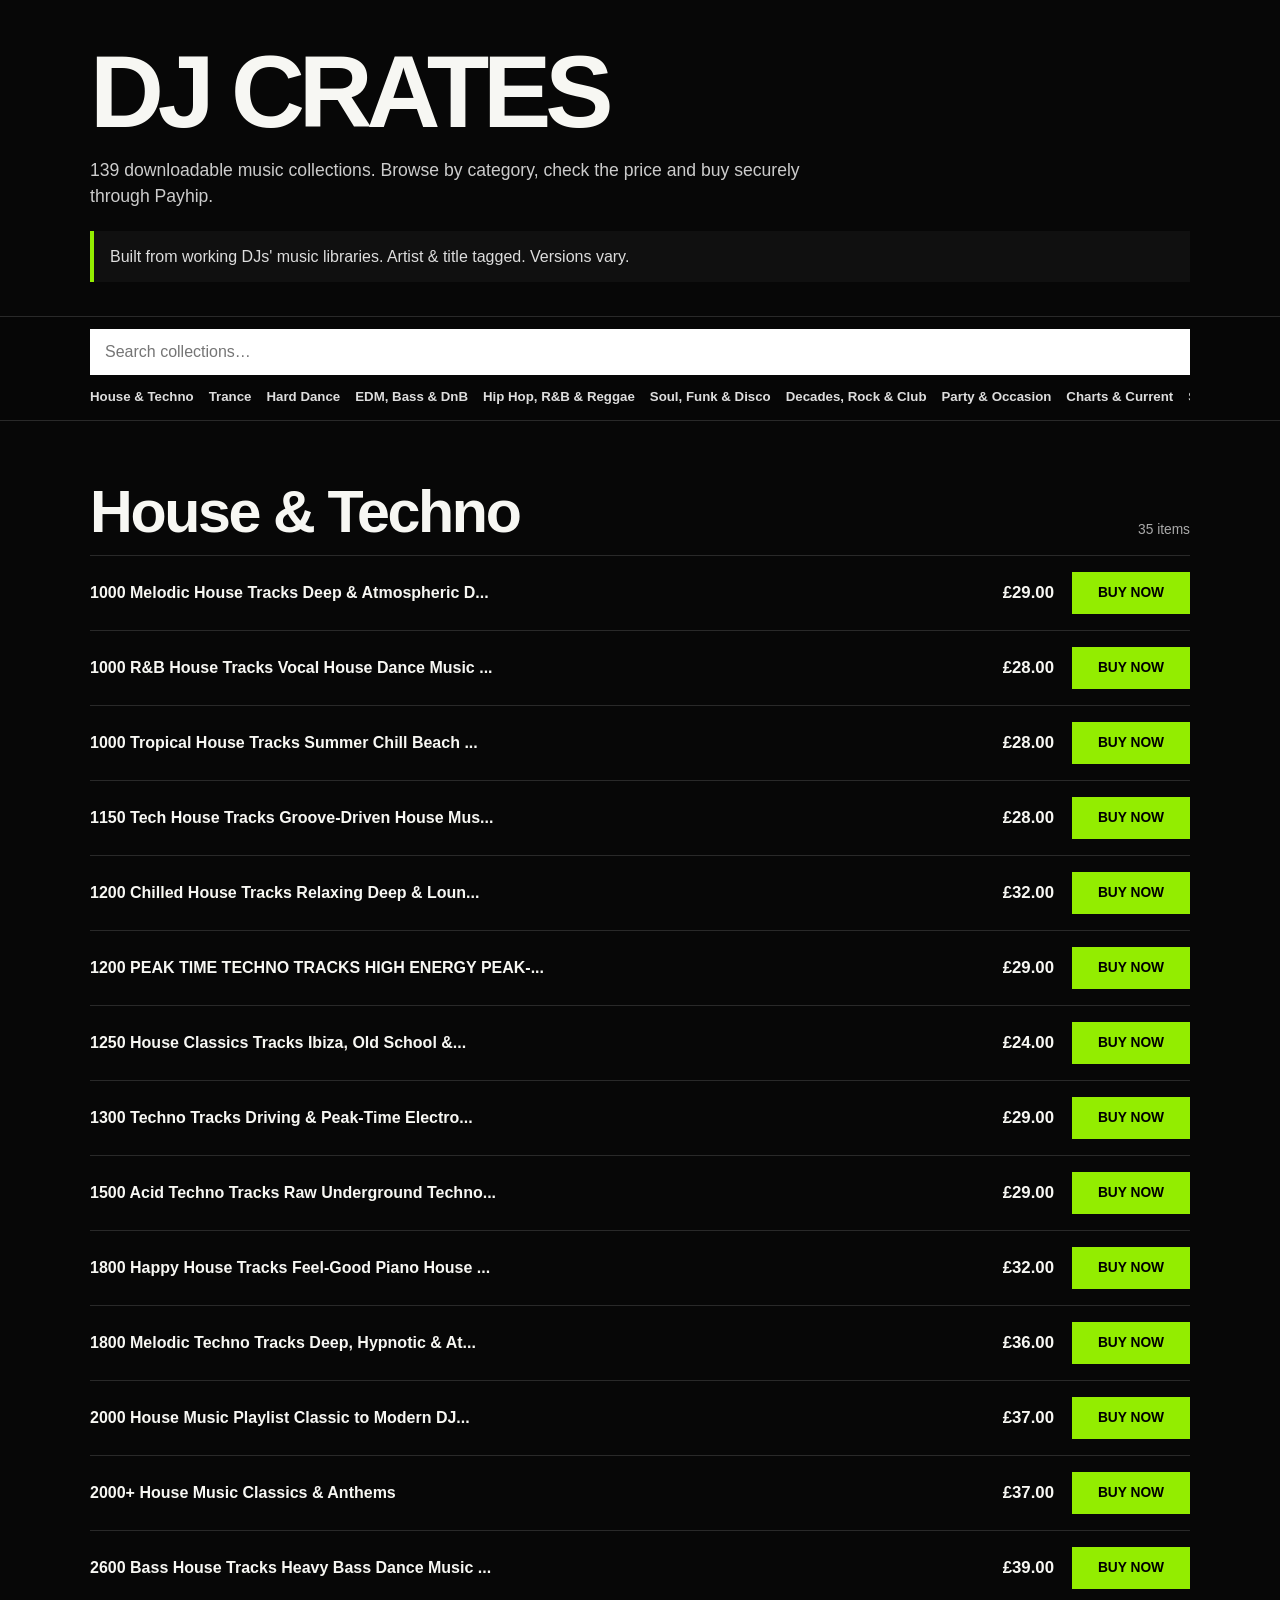
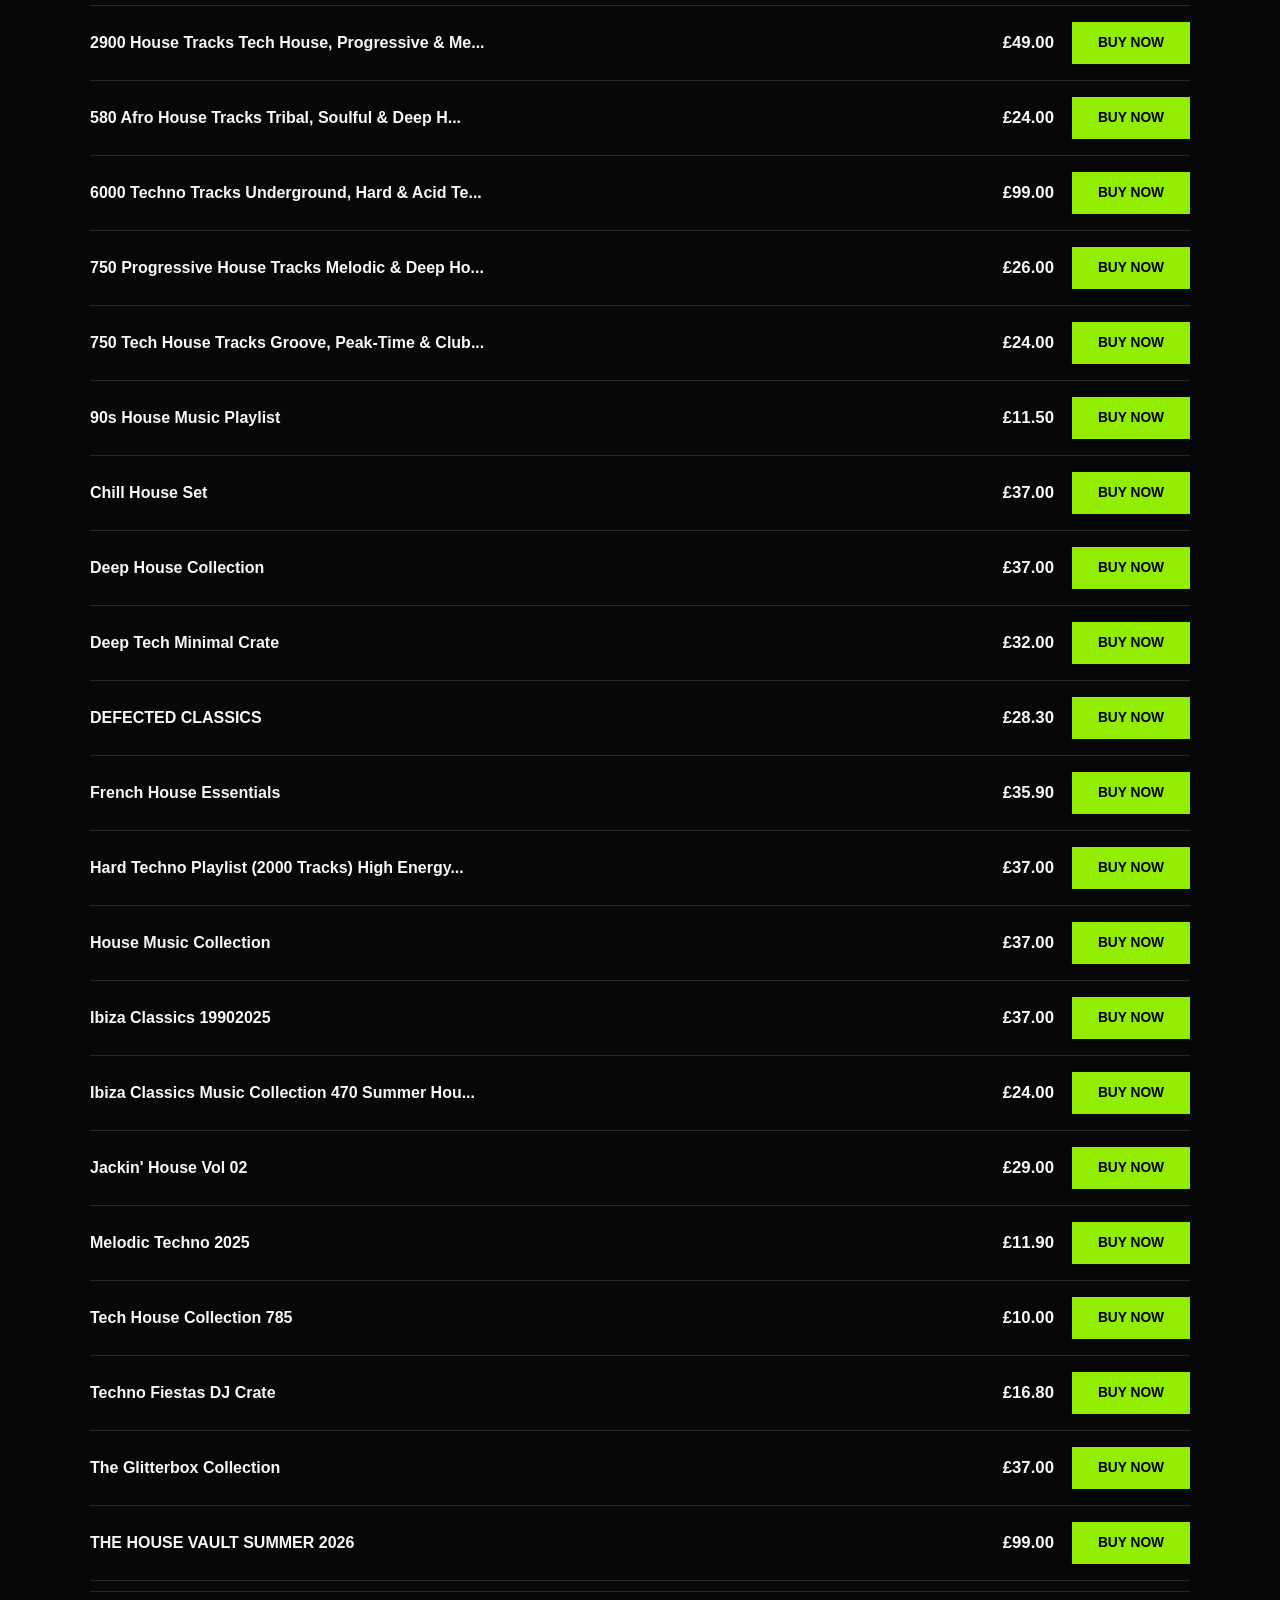
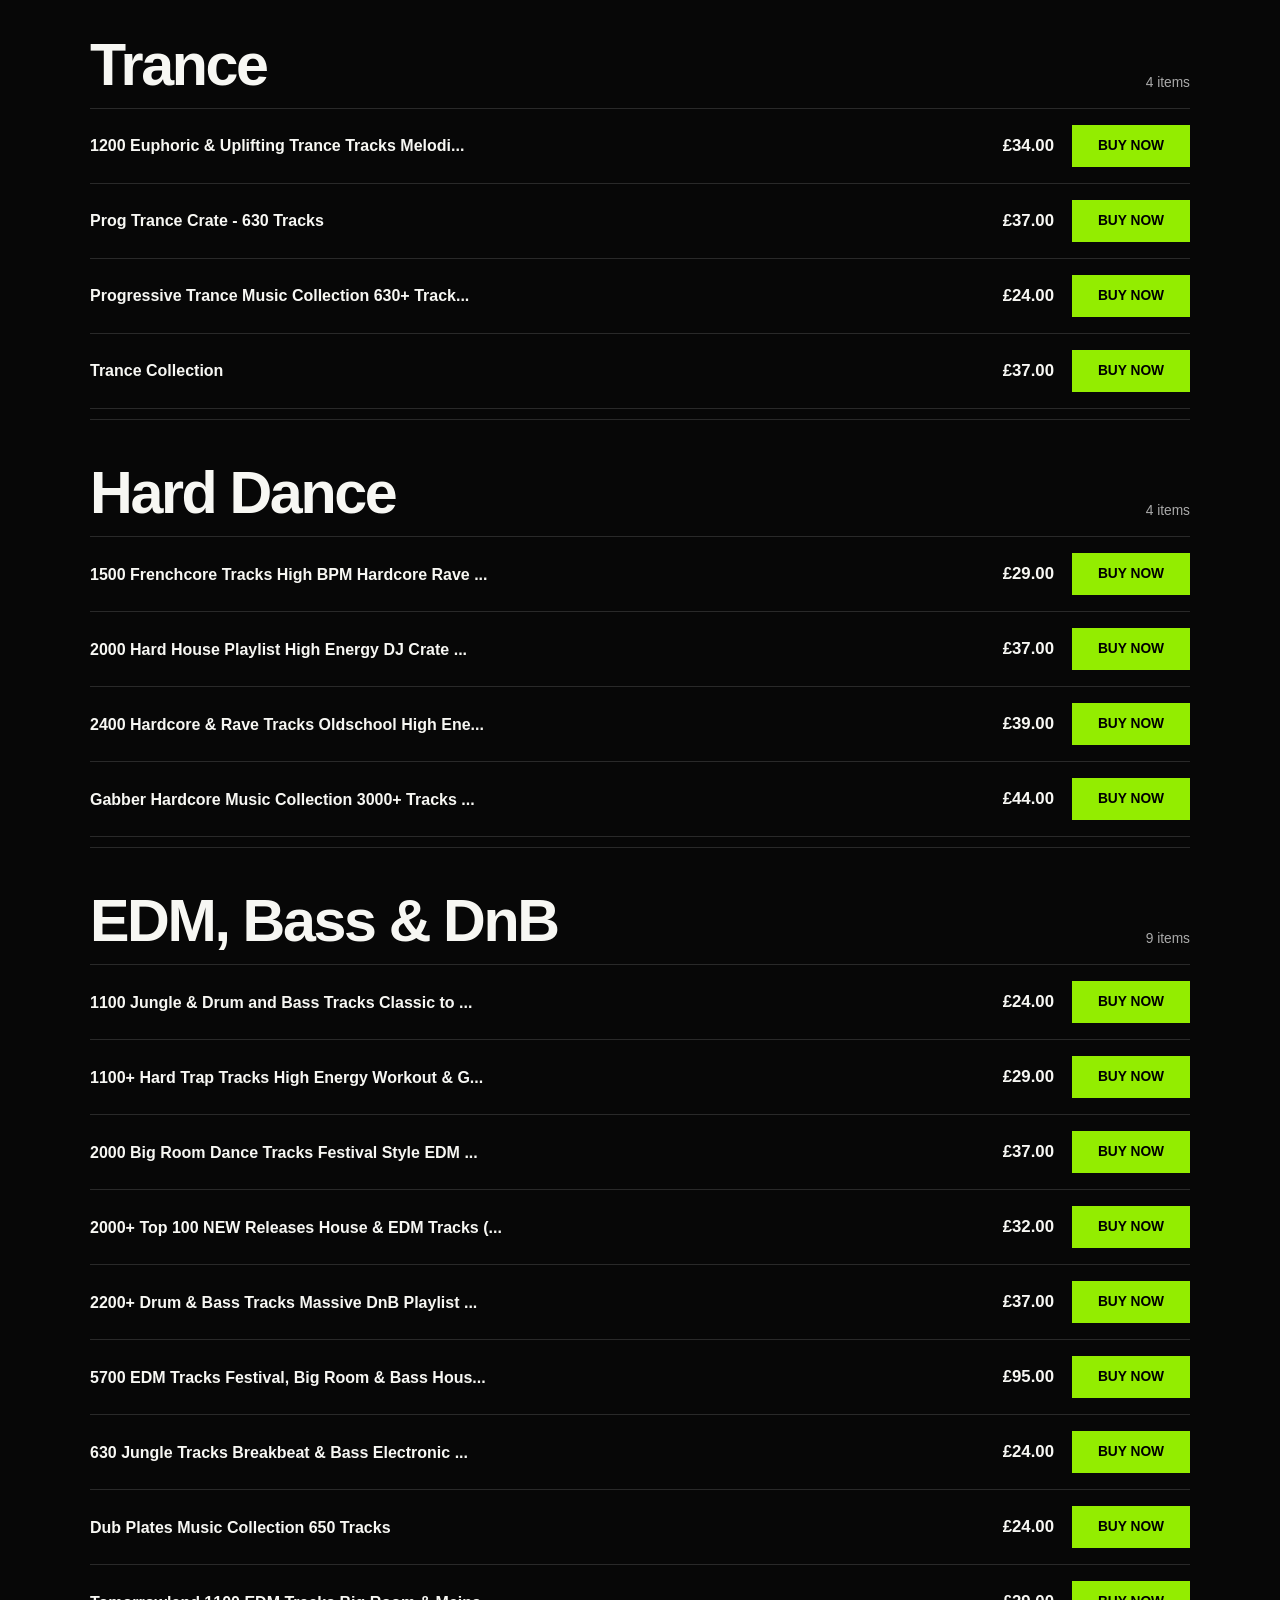
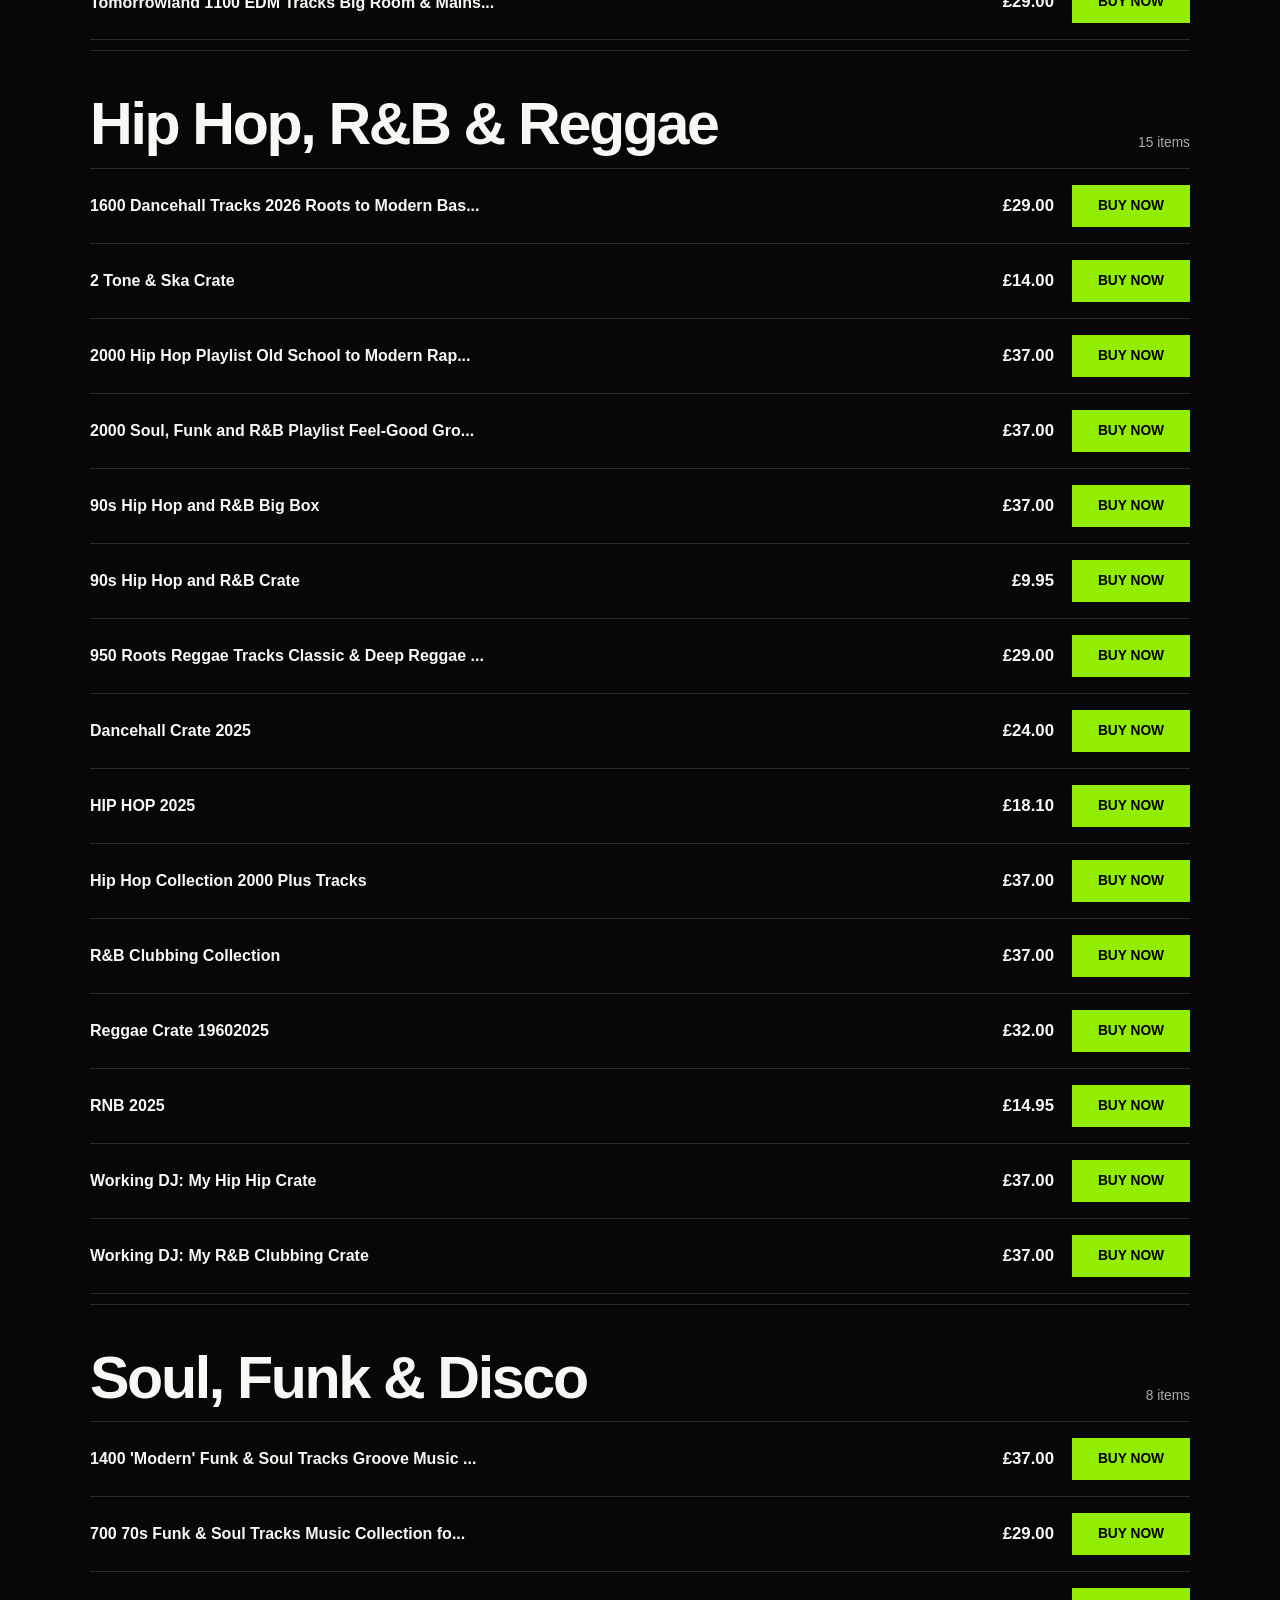
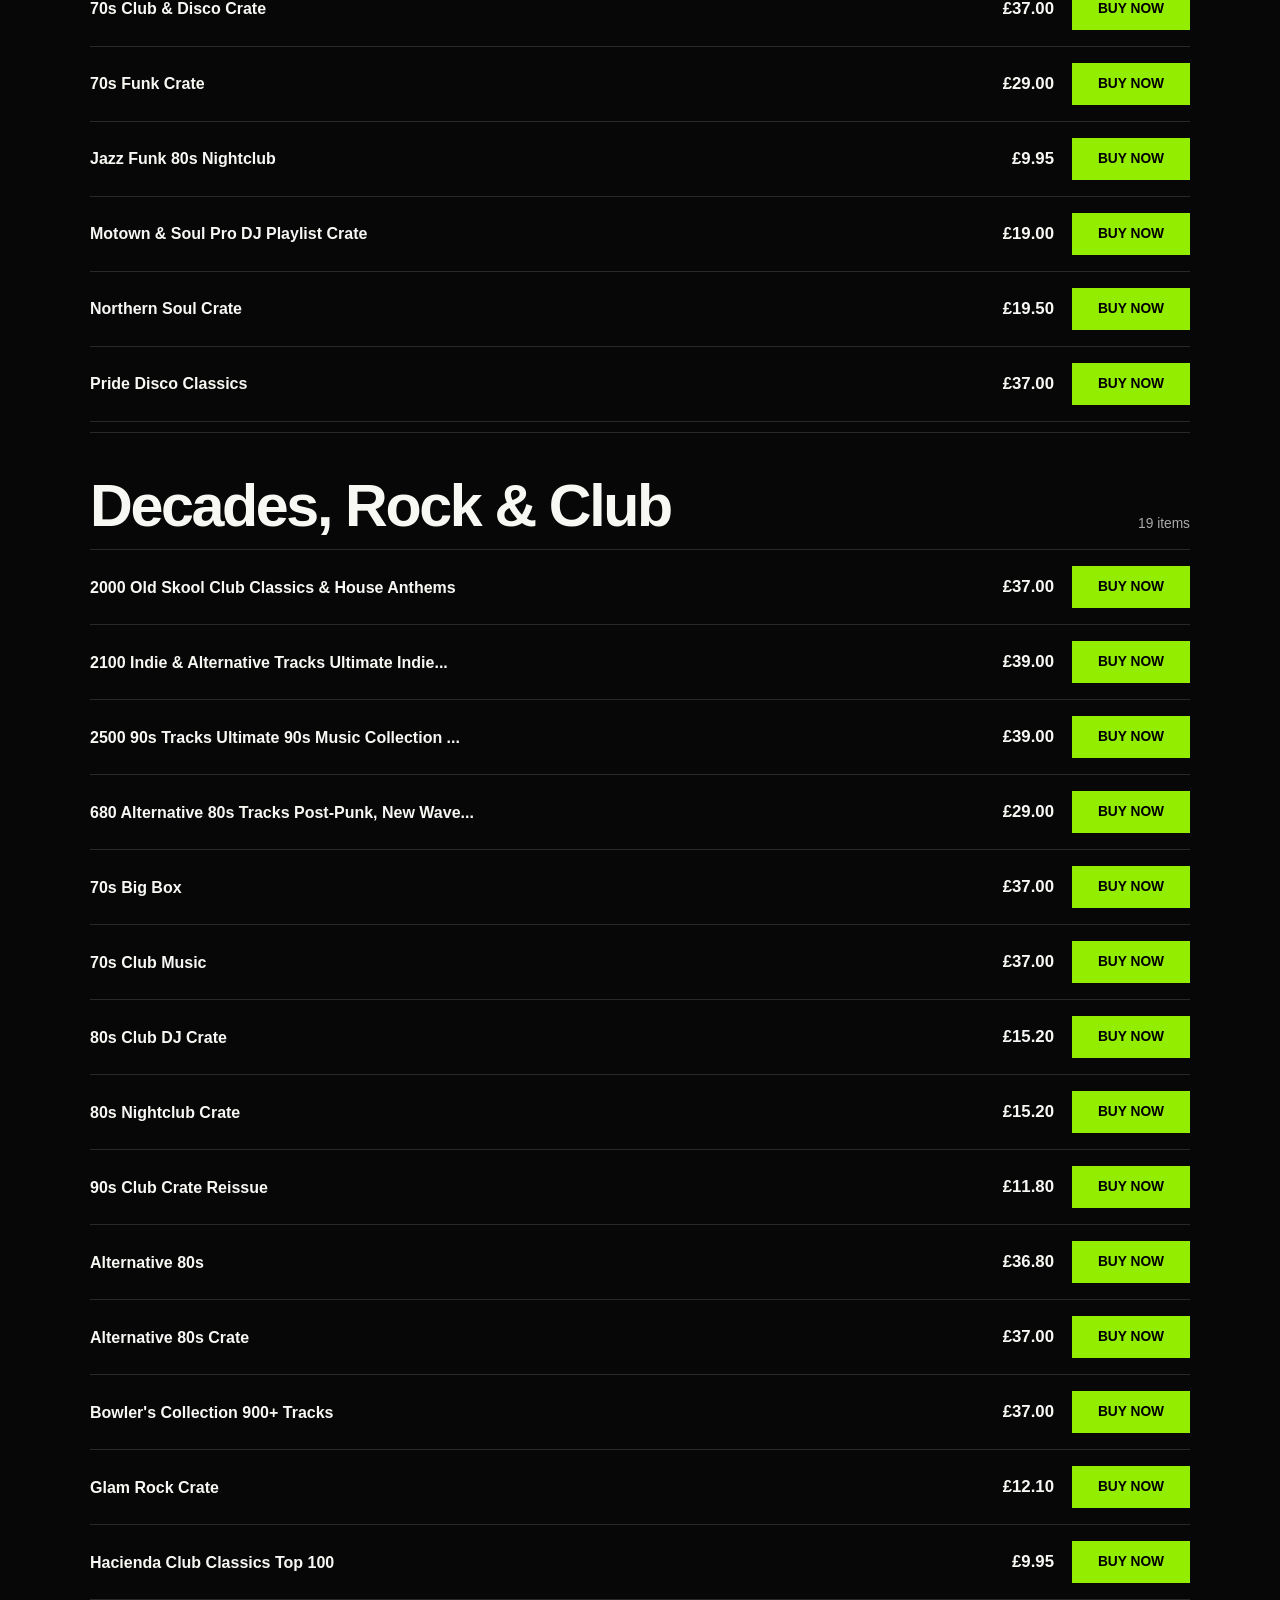
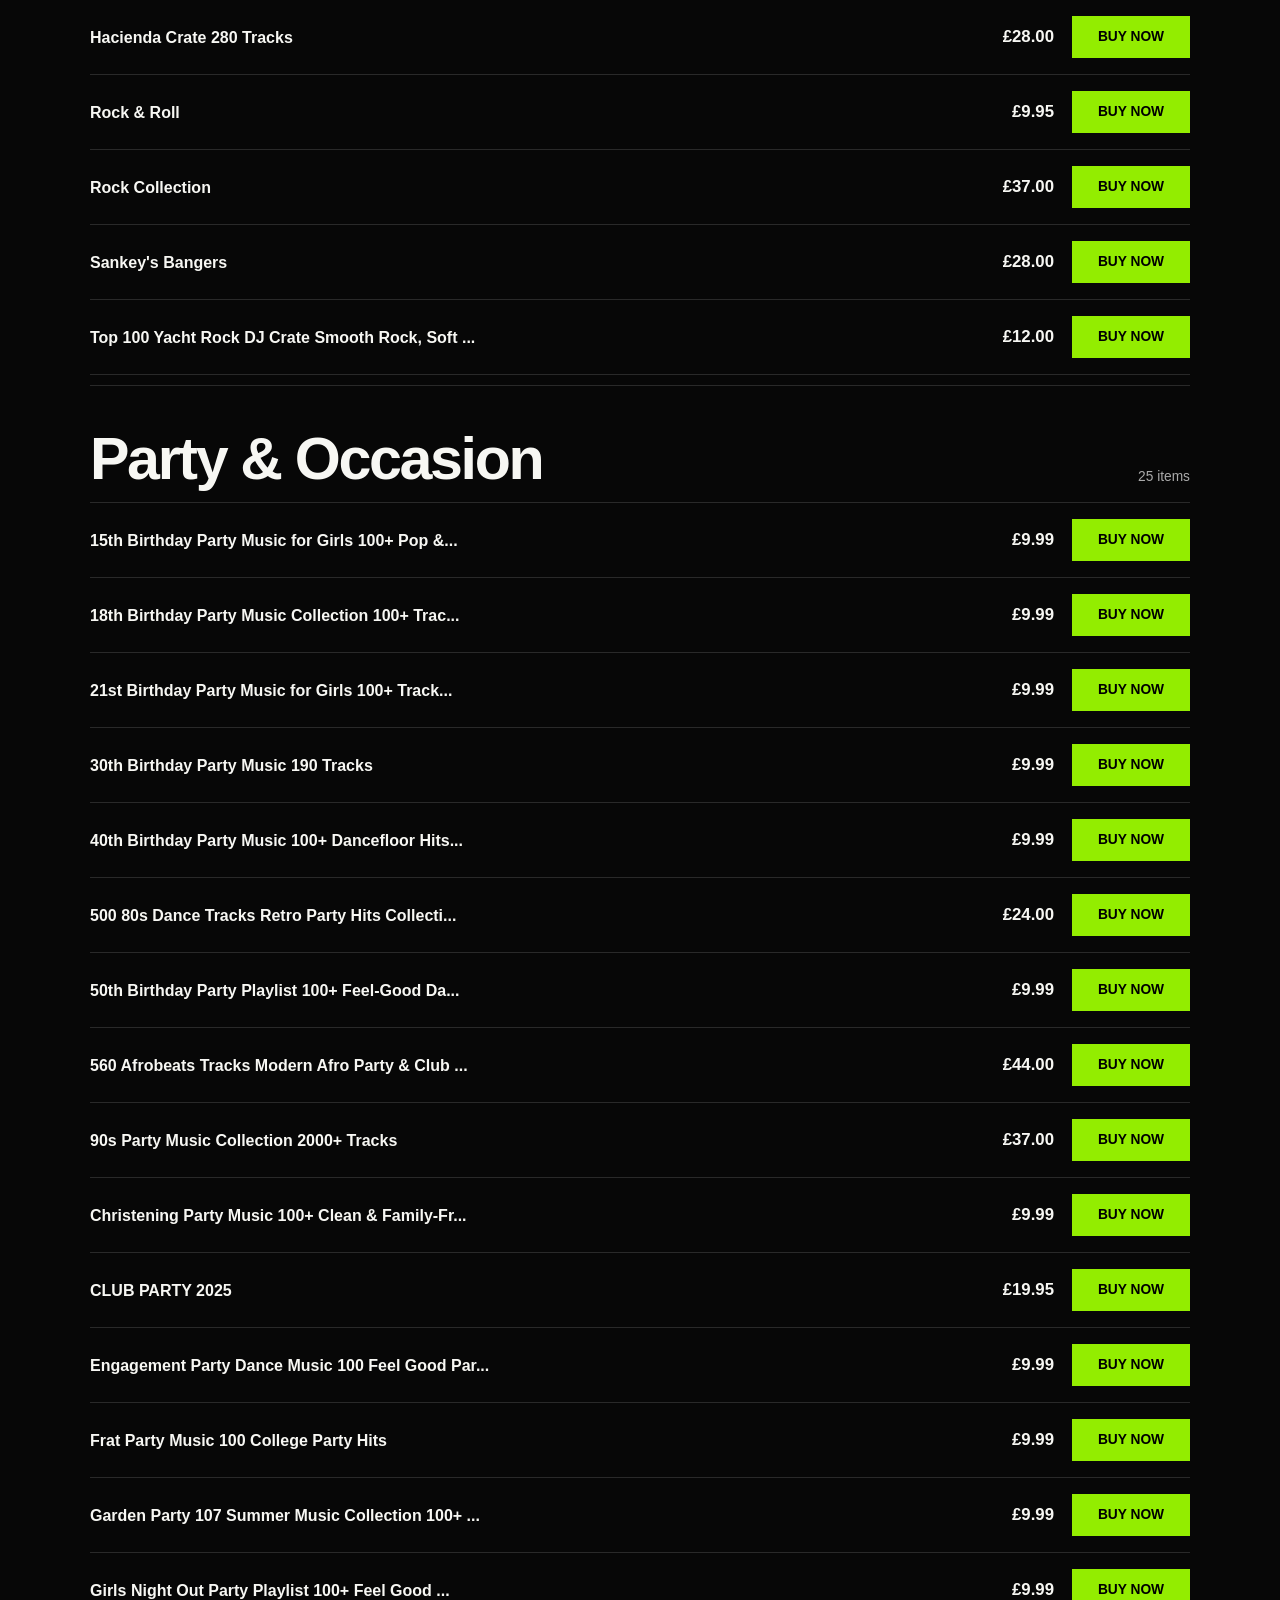
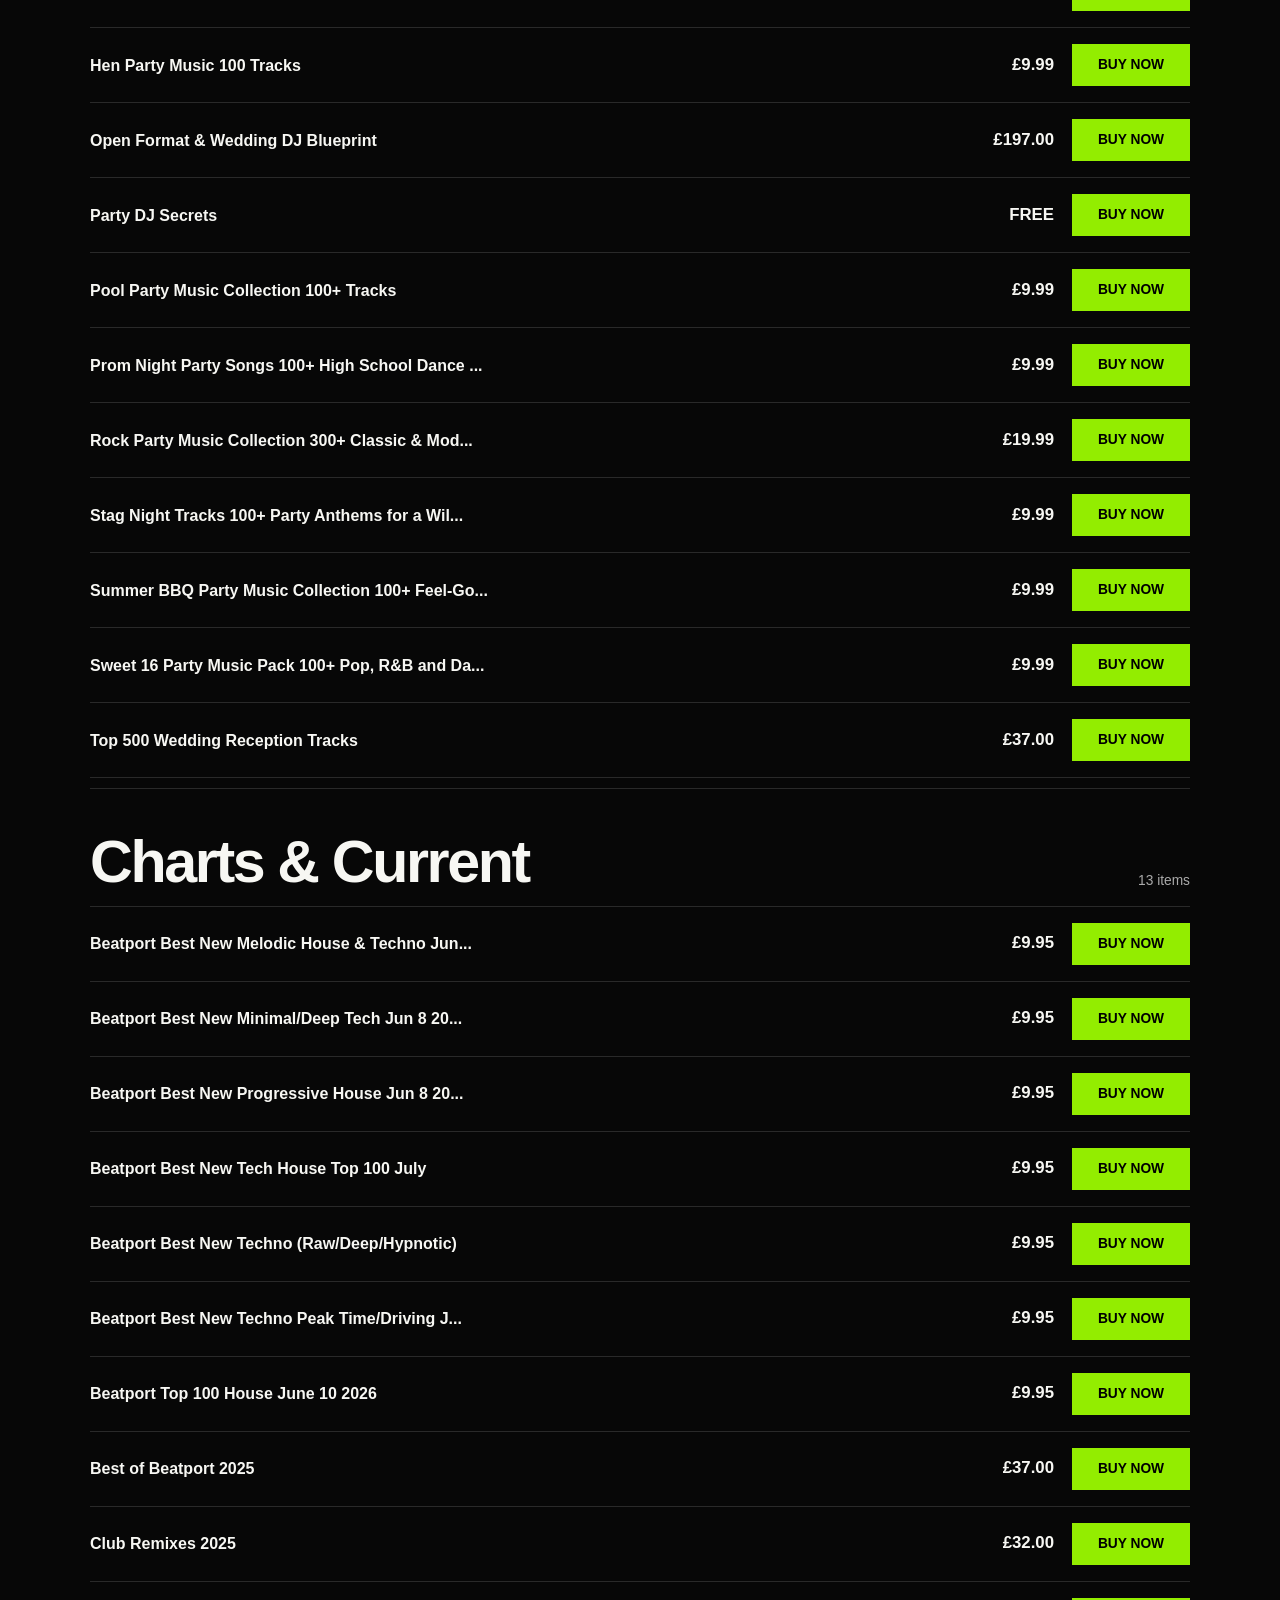
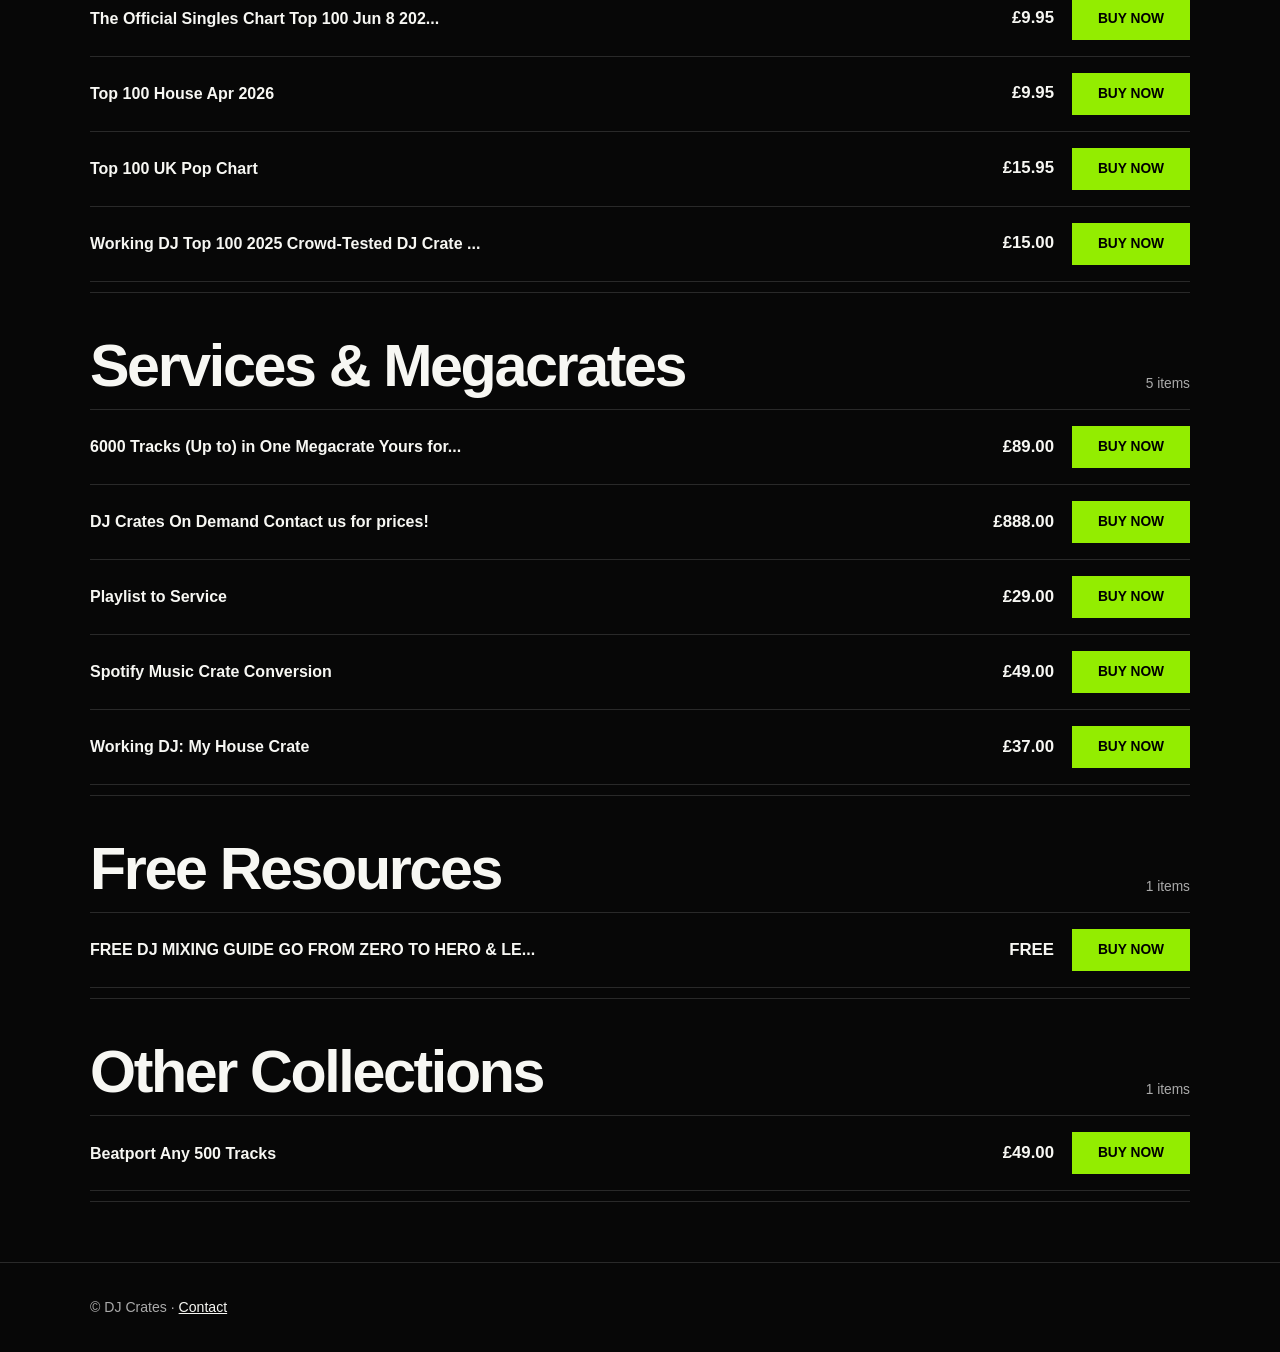
==== commit 7ac375c4: "Add files via upload" ====
--- a/index.html
+++ b/index.html
@@ -1,271 +1,996 @@
 <!doctype html>
 <html lang="en">
 <head>
-  <meta charset="utf-8">
-  <meta name="viewport" content="width=device-width, initial-scale=1">
-  <title>DJ Crates | Browse & Buy</title>
-  <meta name="description" content="Browse downloadable DJ music collections and buy securely through Payhip.">
-  <style>
-    :root{
-      --bg:#070707;
-      --panel:#111;
-      --text:#f5f5f2;
-      --muted:#aaa;
-      --green:#93ed00;
-      --line:#2a2a2a;
-      --max:980px;
-    }
-    *{box-sizing:border-box}
-    html{scroll-behavior:smooth}
-    body{
-      margin:0;
-      background:var(--bg);
-      color:var(--text);
-      font-family:Arial,Helvetica,sans-serif;
-      line-height:1.5;
-    }
-    .wrap{
-      width:min(calc(100% - 28px),var(--max));
-      margin:auto;
-    }
-    header{
-      border-bottom:1px solid var(--line);
-      padding:34px 0 28px;
-    }
-    h1{
-      margin:0;
-      font-size:clamp(2.6rem,7vw,5.2rem);
-      line-height:.9;
-      letter-spacing:-.055em;
-    }
-    .strap{
-      margin:18px 0 0;
-      max-width:650px;
-      color:#c7c7c7;
-      font-size:1.08rem;
-    }
-    .notice{
-      margin-top:24px;
-      padding:15px 18px;
-      background:var(--panel);
-      border-left:4px solid var(--green);
-      color:#d7d7d7;
-    }
-    nav{
-      position:sticky;
-      top:0;
-      z-index:10;
-      background:rgba(7,7,7,.95);
-      border-bottom:1px solid var(--line);
-    }
-    .nav{
-      display:flex;
-      gap:16px;
-      overflow-x:auto;
-      padding:13px 0;
-      white-space:nowrap;
-    }
-    .nav a{
-      color:var(--text);
-      text-decoration:none;
-      font-weight:800;
-      font-size:.9rem;
-    }
-    .nav a:hover{color:var(--green)}
-    section{
-      padding:48px 0;
-      border-bottom:1px solid var(--line);
-    }
-    h2{
-      margin:0 0 20px;
-      font-size:clamp(2rem,5vw,3.4rem);
-      line-height:1;
-      letter-spacing:-.04em;
-    }
-    .list{
-      border-top:1px solid var(--line);
-    }
-    .item{
-      display:grid;
-      grid-template-columns:minmax(0,1fr) auto;
-      gap:18px;
-      align-items:center;
-      padding:17px 0;
-      border-bottom:1px solid var(--line);
-    }
-    .item h3{
-      margin:0 0 3px;
-      font-size:1.05rem;
-    }
-    .item p{
-      margin:0;
-      color:var(--muted);
-      font-size:.9rem;
-    }
-    .buy{
-      display:inline-flex;
-      align-items:center;
-      justify-content:center;
-      min-width:108px;
-      min-height:42px;
-      padding:0 16px;
-      background:var(--green);
-      color:#000;
-      text-decoration:none;
-      font-weight:900;
-    }
-    .buy:hover{filter:brightness(1.08)}
-    .contact{
-      background:var(--panel);
-    }
-    .contact-box{
-      display:grid;
-      grid-template-columns:1fr auto;
-      gap:22px;
-      align-items:center;
-    }
-    .contact p{
-      margin:8px 0 0;
-      color:#c7c7c7;
-    }
-    footer{
-      padding:30px 0 44px;
-      color:var(--muted);
-      font-size:.9rem;
-    }
-    @media(max-width:620px){
-      .item{
-        grid-template-columns:1fr;
-      }
-      .buy{
-        width:100%;
-      }
-      .contact-box{
-        grid-template-columns:1fr;
-      }
-    }
-  </style>
+<meta charset="utf-8">
+<meta name="viewport" content="width=device-width,initial-scale=1">
+<title>DJ Crates | Download Music Collections</title>
+<meta name="description" content="Browse 139 downloadable music collections with prices and secure Payhip checkout.">
+<style>
+:root{--bg:#070707;--panel:#101010;--text:#f7f7f3;--muted:#aaa;--green:#93ed00;--line:#292929;--max:1100px}
+*{box-sizing:border-box}html{scroll-behavior:smooth}body{margin:0;background:var(--bg);color:var(--text);font-family:Arial,Helvetica,sans-serif;line-height:1.45}
+.wrap{width:min(calc(100% - 30px),var(--max));margin:auto}
+header{padding:48px 0 34px;border-bottom:1px solid var(--line)}h1{margin:0;font-size:clamp(3.2rem,8vw,6.4rem);line-height:.86;letter-spacing:-.06em}
+.intro{max-width:720px;margin:22px 0 0;color:#ccc;font-size:1.1rem}.proof{margin-top:22px;padding:14px 16px;background:var(--panel);border-left:4px solid var(--green);color:#ddd}
+.tools{position:sticky;top:0;z-index:20;background:rgba(7,7,7,.96);border-bottom:1px solid var(--line)}.tool-row{padding:12px 0;display:grid;grid-template-columns:minmax(220px,1fr);gap:10px}
+.search{width:100%;height:46px;padding:0 15px;background:#fff;color:#111;border:0;font-size:1rem}
+.genre-nav{display:flex;gap:15px;overflow-x:auto;padding:0 0 13px;white-space:nowrap}.genre-nav a{color:#ddd;text-decoration:none;font-size:.83rem;font-weight:800}.genre-nav a:hover{color:var(--green)}
+main{padding:18px 0 60px}.category{padding:45px 0 10px;border-bottom:1px solid var(--line)}.section-head{display:flex;justify-content:space-between;align-items:end;gap:20px;margin-bottom:15px}
+h2{margin:0;font-size:clamp(2rem,5vw,3.7rem);line-height:.95;letter-spacing:-.04em}.section-head span{color:var(--muted);font-size:.86rem}
+.product-list{border-top:1px solid var(--line)}.product{display:grid;grid-template-columns:minmax(0,1fr) 100px 118px;gap:18px;align-items:center;padding:16px 0;border-bottom:1px solid var(--line)}
+.product h3{margin:0;font-size:1rem;font-weight:800}.price{font-size:1.05rem;font-weight:900;text-align:right}.buy{min-height:42px;display:inline-flex;align-items:center;justify-content:center;padding:0 14px;background:var(--green);color:#000;text-decoration:none;font-weight:900;font-size:.86rem}
+.buy:hover{filter:brightness(1.08)}.product.hidden{display:none}.empty{display:none;padding:40px 0;color:var(--muted)}
+footer{padding:34px 0;border-top:1px solid var(--line);color:var(--muted);font-size:.88rem}footer a{color:var(--text)}
+@media(max-width:620px){header{padding-top:35px}.product{grid-template-columns:minmax(0,1fr) 76px;gap:10px}.buy{grid-column:1/-1;width:100%}.price{text-align:right}}
+</style>
 </head>
 <body>
 <header>
   <div class="wrap">
     <h1>DJ CRATES</h1>
-    <p class="strap">Browse downloadable music collections and buy securely through Payhip.</p>
-    <div class="notice">Built from working DJs' music libraries. Artist &amp; title tagged. Versions vary.</div>
+    <p class="intro">139 downloadable music collections. Browse by category, check the price and buy securely through Payhip.</p>
+    <div class="proof">Built from working DJs' music libraries. Artist &amp; title tagged. Versions vary.</div>
   </div>
 </header>
-
-<nav>
-  <div class="wrap nav">
-    <a href="#house">House</a>
-    <a href="#techno">Techno</a>
-    <a href="#trance">Trance</a>
-    <a href="#hardcore">Hardcore</a>
-    <a href="#dance">Dance &amp; Club</a>
-    <a href="#urban">Hip Hop &amp; R&amp;B</a>
-    <a href="#party">Party Music</a>
-  </div>
-</nav>
-
-<main>
-  <section id="house">
-    <div class="wrap">
-      <h2>House</h2>
-      <div class="list">
-        <div class="item"><div><h3>House Music Classics</h3><p>2,000+ tracks</p></div><a class="buy" href="https://djcrates.store" target="_blank" rel="noopener">View / Buy</a></div>
-        <div class="item"><div><h3>Happy House</h3><p>1,800 tracks</p></div><a class="buy" href="https://djcrates.store" target="_blank" rel="noopener">View / Buy</a></div>
-        <div class="item"><div><h3>Deep House</h3><p>1,800+ tracks</p></div><a class="buy" href="https://djcrates.store" target="_blank" rel="noopener">View / Buy</a></div>
-        <div class="item"><div><h3>Jackin' House Vol. 1</h3><p>Download collection</p></div><a class="buy" href="https://djcrates.store" target="_blank" rel="noopener">View / Buy</a></div>
-        <div class="item"><div><h3>Jackin' House Vol. 2</h3><p>Download collection</p></div><a class="buy" href="https://djcrates.store" target="_blank" rel="noopener">View / Buy</a></div>
-        <div class="item"><div><h3>Melodic House</h3><p>1,000 tracks</p></div><a class="buy" href="https://djcrates.store" target="_blank" rel="noopener">View / Buy</a></div>
-        <div class="item"><div><h3>Progressive House</h3><p>750 tracks</p></div><a class="buy" href="https://djcrates.store" target="_blank" rel="noopener">View / Buy</a></div>
-        <div class="item"><div><h3>Tropical House</h3><p>1,000 tracks</p></div><a class="buy" href="https://djcrates.store" target="_blank" rel="noopener">View / Buy</a></div>
-        <div class="item"><div><h3>R&amp;B House</h3><p>1,000 tracks</p></div><a class="buy" href="https://djcrates.store" target="_blank" rel="noopener">View / Buy</a></div>
-      </div>
-    </div>
-  </section>
-
-  <section id="techno">
-    <div class="wrap">
-      <h2>Techno</h2>
-      <div class="list">
-        <div class="item"><div><h3>Peak Time Techno</h3><p>1,200 tracks</p></div><a class="buy" href="https://djcrates.store" target="_blank" rel="noopener">View / Buy</a></div>
-        <div class="item"><div><h3>Melodic Techno</h3><p>1,800+ tracks</p></div><a class="buy" href="https://djcrates.store" target="_blank" rel="noopener">View / Buy</a></div>
-        <div class="item"><div><h3>Acid Techno</h3><p>1,500+ tracks</p></div><a class="buy" href="https://djcrates.store" target="_blank" rel="noopener">View / Buy</a></div>
-        <div class="item"><div><h3>Hard Techno</h3><p>2,000 tracks</p></div><a class="buy" href="https://djcrates.store" target="_blank" rel="noopener">View / Buy</a></div>
-      </div>
-    </div>
-  </section>
-
-  <section id="trance">
-    <div class="wrap">
-      <h2>Trance</h2>
-      <div class="list">
-        <div class="item"><div><h3>Trance</h3><p>1,200 tracks</p></div><a class="buy" href="https://djcrates.store" target="_blank" rel="noopener">View / Buy</a></div>
-        <div class="item"><div><h3>Progressive Trance</h3><p>630+ tracks</p></div><a class="buy" href="https://djcrates.store" target="_blank" rel="noopener">View / Buy</a></div>
-      </div>
-    </div>
-  </section>
-
-  <section id="hardcore">
-    <div class="wrap">
-      <h2>Hardcore</h2>
-      <div class="list">
-        <div class="item"><div><h3>Hardcore &amp; Rave</h3><p>2,400 tracks</p></div><a class="buy" href="https://djcrates.store" target="_blank" rel="noopener">View / Buy</a></div>
-        <div class="item"><div><h3>Gabber / Hardcore</h3><p>3,000 tracks</p></div><a class="buy" href="https://djcrates.store" target="_blank" rel="noopener">View / Buy</a></div>
-        <div class="item"><div><h3>Frenchcore</h3><p>1,500 tracks</p></div><a class="buy" href="https://djcrates.store" target="_blank" rel="noopener">View / Buy</a></div>
-        <div class="item"><div><h3>Hard House</h3><p>2,000 tracks</p></div><a class="buy" href="https://djcrates.store" target="_blank" rel="noopener">View / Buy</a></div>
-      </div>
-    </div>
-  </section>
-
-  <section id="dance">
-    <div class="wrap">
-      <h2>Dance &amp; Club</h2>
-      <div class="list">
-        <div class="item"><div><h3>90s Club Classics</h3><p>2,000+ tracks</p></div><a class="buy" href="https://djcrates.store" target="_blank" rel="noopener">View / Buy</a></div>
-        <div class="item"><div><h3>80s Dance</h3><p>500 tracks</p></div><a class="buy" href="https://djcrates.store" target="_blank" rel="noopener">View / Buy</a></div>
-        <div class="item"><div><h3>Drum &amp; Bass</h3><p>2,200 tracks</p></div><a class="buy" href="https://djcrates.store" target="_blank" rel="noopener">View / Buy</a></div>
-        <div class="item"><div><h3>Jungle</h3><p>630 tracks</p></div><a class="buy" href="https://djcrates.store" target="_blank" rel="noopener">View / Buy</a></div>
-      </div>
-    </div>
-  </section>
-
-  <section id="urban">
-    <div class="wrap">
-      <h2>Hip Hop &amp; R&amp;B</h2>
-      <div class="list">
-        <div class="item"><div><h3>Hip Hop DJ Crate</h3><p>2,000+ tracks</p></div><a class="buy" href="https://djcrates.store" target="_blank" rel="noopener">View / Buy</a></div>
-        <div class="item"><div><h3>R&amp;B DJ Crate</h3><p>2,000 tracks</p></div><a class="buy" href="https://djcrates.store" target="_blank" rel="noopener">View / Buy</a></div>
-      </div>
-    </div>
-  </section>
-
-  <section id="party">
-    <div class="wrap">
-      <h2>Party Music</h2>
-      <div class="list">
-        <div class="item"><div><h3>Open Format / Wedding</h3><p>2,000+ tracks</p></div><a class="buy" href="https://djcrates.store" target="_blank" rel="noopener">View / Buy</a></div>
-        <div class="item"><div><h3>90s Party</h3><p>2,000+ tracks</p></div><a class="buy" href="https://djcrates.store" target="_blank" rel="noopener">View / Buy</a></div>
-        <div class="item"><div><h3>40th Birthday Party</h3><p>Coming soon</p></div><a class="buy" href="mailto:diane@djcrates.store?subject=40th%20Birthday%20Party%20Music">Enquire</a></div>
-        <div class="item"><div><h3>Wedding Floorfillers</h3><p>Coming soon</p></div><a class="buy" href="mailto:diane@djcrates.store?subject=Wedding%20Floorfillers">Enquire</a></div>
-      </div>
-    </div>
-  </section>
-
-  <section class="contact">
-    <div class="wrap contact-box">
-      <div>
-        <h2>Need something specific?</h2>
-        <p>Ask about custom collections, downloads or a possible USB service.</p>
-      </div>
-      <a class="buy" href="mailto:diane@djcrates.store?subject=DJ%20Crates%20Enquiry">Contact</a>
-    </div>
-  </section>
+<div class="tools">
+  <div class="wrap">
+    <div class="tool-row"><input id="search" class="search" type="search" placeholder="Search collections…" aria-label="Search collections"></div>
+    <nav class="genre-nav"><a href="#house-techno">House &amp; Techno</a><a href="#trance">Trance</a><a href="#hard-dance">Hard Dance</a><a href="#edm-bass-dnb">EDM, Bass &amp; DnB</a><a href="#hip-hop-r-b-reggae">Hip Hop, R&amp;B &amp; Reggae</a><a href="#soul-funk-disco">Soul, Funk &amp; Disco</a><a href="#decades-rock-club">Decades, Rock &amp; Club</a><a href="#party-occasion">Party &amp; Occasion</a><a href="#charts-current">Charts &amp; Current</a><a href="#services-megacrates">Services &amp; Megacrates</a><a href="#free-resources">Free Resources</a><a href="#other-collections">Other Collections</a></nav>
+  </div>
+</div>
+<main class="wrap">
+  <section id="house-techno" class="category">
+  <div class="section-head">
+    <h2>House &amp; Techno</h2>
+    <span>35 items</span>
+  </div>
+  <div class="product-list">
+    <article class="product" data-search="1000 melodic house tracks deep &amp; atmospheric d... house &amp; techno">
+  <div class="product-copy">
+    <h3>1000 Melodic House Tracks Deep &amp; Atmospheric D...</h3>
+  </div>
+  <div class="price">£29.00</div>
+  <a class="buy" href="https://djcrates.store" target="_blank" rel="noopener">BUY NOW</a>
+</article><article class="product" data-search="1000 r&amp;b house tracks vocal house dance music ... house &amp; techno">
+  <div class="product-copy">
+    <h3>1000 R&amp;B House Tracks Vocal House Dance Music ...</h3>
+  </div>
+  <div class="price">£28.00</div>
+  <a class="buy" href="https://djcrates.store" target="_blank" rel="noopener">BUY NOW</a>
+</article><article class="product" data-search="1000 tropical house tracks summer chill beach ... house &amp; techno">
+  <div class="product-copy">
+    <h3>1000 Tropical House Tracks Summer Chill Beach ...</h3>
+  </div>
+  <div class="price">£28.00</div>
+  <a class="buy" href="https://djcrates.store" target="_blank" rel="noopener">BUY NOW</a>
+</article><article class="product" data-search="1150 tech house tracks groove-driven house mus... house &amp; techno">
+  <div class="product-copy">
+    <h3>1150 Tech House Tracks Groove-Driven House Mus...</h3>
+  </div>
+  <div class="price">£28.00</div>
+  <a class="buy" href="https://djcrates.store" target="_blank" rel="noopener">BUY NOW</a>
+</article><article class="product" data-search="1200 chilled house tracks relaxing deep &amp; loun... house &amp; techno">
+  <div class="product-copy">
+    <h3>1200 Chilled House Tracks Relaxing Deep &amp; Loun...</h3>
+  </div>
+  <div class="price">£32.00</div>
+  <a class="buy" href="https://djcrates.store" target="_blank" rel="noopener">BUY NOW</a>
+</article><article class="product" data-search="1200 peak time techno tracks high energy peak-... house &amp; techno">
+  <div class="product-copy">
+    <h3>1200 PEAK TIME TECHNO TRACKS HIGH ENERGY PEAK-...</h3>
+  </div>
+  <div class="price">£29.00</div>
+  <a class="buy" href="https://djcrates.store" target="_blank" rel="noopener">BUY NOW</a>
+</article><article class="product" data-search="1250 house classics tracks ibiza, old school &amp;... house &amp; techno">
+  <div class="product-copy">
+    <h3>1250 House Classics Tracks Ibiza, Old School &amp;...</h3>
+  </div>
+  <div class="price">£24.00</div>
+  <a class="buy" href="https://djcrates.store" target="_blank" rel="noopener">BUY NOW</a>
+</article><article class="product" data-search="1300 techno tracks driving &amp; peak-time electro... house &amp; techno">
+  <div class="product-copy">
+    <h3>1300 Techno Tracks Driving &amp; Peak-Time Electro...</h3>
+  </div>
+  <div class="price">£29.00</div>
+  <a class="buy" href="https://djcrates.store" target="_blank" rel="noopener">BUY NOW</a>
+</article><article class="product" data-search="1500 acid techno tracks raw underground techno... house &amp; techno">
+  <div class="product-copy">
+    <h3>1500 Acid Techno Tracks Raw Underground Techno...</h3>
+  </div>
+  <div class="price">£29.00</div>
+  <a class="buy" href="https://djcrates.store" target="_blank" rel="noopener">BUY NOW</a>
+</article><article class="product" data-search="1800 happy house tracks feel-good piano house ... house &amp; techno">
+  <div class="product-copy">
+    <h3>1800 Happy House Tracks Feel-Good Piano House ...</h3>
+  </div>
+  <div class="price">£32.00</div>
+  <a class="buy" href="https://djcrates.store" target="_blank" rel="noopener">BUY NOW</a>
+</article><article class="product" data-search="1800 melodic techno tracks deep, hypnotic &amp; at... house &amp; techno">
+  <div class="product-copy">
+    <h3>1800 Melodic Techno Tracks Deep, Hypnotic &amp; At...</h3>
+  </div>
+  <div class="price">£36.00</div>
+  <a class="buy" href="https://djcrates.store" target="_blank" rel="noopener">BUY NOW</a>
+</article><article class="product" data-search="2000 house music playlist classic to modern dj... house &amp; techno">
+  <div class="product-copy">
+    <h3>2000 House Music Playlist Classic to Modern DJ...</h3>
+  </div>
+  <div class="price">£37.00</div>
+  <a class="buy" href="https://djcrates.store" target="_blank" rel="noopener">BUY NOW</a>
+</article><article class="product" data-search="2000+ house music classics &amp; anthems house &amp; techno">
+  <div class="product-copy">
+    <h3>2000+ House Music Classics &amp; Anthems</h3>
+  </div>
+  <div class="price">£37.00</div>
+  <a class="buy" href="https://djcrates.store" target="_blank" rel="noopener">BUY NOW</a>
+</article><article class="product" data-search="2600 bass house tracks heavy bass dance music ... house &amp; techno">
+  <div class="product-copy">
+    <h3>2600 Bass House Tracks Heavy Bass Dance Music ...</h3>
+  </div>
+  <div class="price">£39.00</div>
+  <a class="buy" href="https://djcrates.store" target="_blank" rel="noopener">BUY NOW</a>
+</article><article class="product" data-search="2900 house tracks tech house, progressive &amp; me... house &amp; techno">
+  <div class="product-copy">
+    <h3>2900 House Tracks Tech House, Progressive &amp; Me...</h3>
+  </div>
+  <div class="price">£49.00</div>
+  <a class="buy" href="https://djcrates.store" target="_blank" rel="noopener">BUY NOW</a>
+</article><article class="product" data-search="580 afro house tracks tribal, soulful &amp; deep h... house &amp; techno">
+  <div class="product-copy">
+    <h3>580 Afro House Tracks Tribal, Soulful &amp; Deep H...</h3>
+  </div>
+  <div class="price">£24.00</div>
+  <a class="buy" href="https://djcrates.store" target="_blank" rel="noopener">BUY NOW</a>
+</article><article class="product" data-search="6000 techno tracks underground, hard &amp; acid te... house &amp; techno">
+  <div class="product-copy">
+    <h3>6000 Techno Tracks Underground, Hard &amp; Acid Te...</h3>
+  </div>
+  <div class="price">£99.00</div>
+  <a class="buy" href="https://djcrates.store" target="_blank" rel="noopener">BUY NOW</a>
+</article><article class="product" data-search="750 progressive house tracks melodic &amp; deep ho... house &amp; techno">
+  <div class="product-copy">
+    <h3>750 Progressive House Tracks Melodic &amp; Deep Ho...</h3>
+  </div>
+  <div class="price">£26.00</div>
+  <a class="buy" href="https://djcrates.store" target="_blank" rel="noopener">BUY NOW</a>
+</article><article class="product" data-search="750 tech house tracks groove, peak-time &amp; club... house &amp; techno">
+  <div class="product-copy">
+    <h3>750 Tech House Tracks Groove, Peak-Time &amp; Club...</h3>
+  </div>
+  <div class="price">£24.00</div>
+  <a class="buy" href="https://djcrates.store" target="_blank" rel="noopener">BUY NOW</a>
+</article><article class="product" data-search="90s house music playlist house &amp; techno">
+  <div class="product-copy">
+    <h3>90s House Music Playlist</h3>
+  </div>
+  <div class="price">£11.50</div>
+  <a class="buy" href="https://djcrates.store" target="_blank" rel="noopener">BUY NOW</a>
+</article><article class="product" data-search="chill house set house &amp; techno">
+  <div class="product-copy">
+    <h3>Chill House Set</h3>
+  </div>
+  <div class="price">£37.00</div>
+  <a class="buy" href="https://djcrates.store" target="_blank" rel="noopener">BUY NOW</a>
+</article><article class="product" data-search="deep house collection house &amp; techno">
+  <div class="product-copy">
+    <h3>Deep House Collection</h3>
+  </div>
+  <div class="price">£37.00</div>
+  <a class="buy" href="https://djcrates.store" target="_blank" rel="noopener">BUY NOW</a>
+</article><article class="product" data-search="deep tech minimal crate house &amp; techno">
+  <div class="product-copy">
+    <h3>Deep Tech Minimal Crate</h3>
+  </div>
+  <div class="price">£32.00</div>
+  <a class="buy" href="https://djcrates.store" target="_blank" rel="noopener">BUY NOW</a>
+</article><article class="product" data-search="defected classics house &amp; techno">
+  <div class="product-copy">
+    <h3>DEFECTED CLASSICS</h3>
+  </div>
+  <div class="price">£28.30</div>
+  <a class="buy" href="https://djcrates.store" target="_blank" rel="noopener">BUY NOW</a>
+</article><article class="product" data-search="french house essentials house &amp; techno">
+  <div class="product-copy">
+    <h3>French House Essentials</h3>
+  </div>
+  <div class="price">£35.90</div>
+  <a class="buy" href="https://djcrates.store" target="_blank" rel="noopener">BUY NOW</a>
+</article><article class="product" data-search="hard techno playlist (2000 tracks) high energy... house &amp; techno">
+  <div class="product-copy">
+    <h3>Hard Techno Playlist (2000 Tracks) High Energy...</h3>
+  </div>
+  <div class="price">£37.00</div>
+  <a class="buy" href="https://djcrates.store" target="_blank" rel="noopener">BUY NOW</a>
+</article><article class="product" data-search="house music collection house &amp; techno">
+  <div class="product-copy">
+    <h3>House Music Collection</h3>
+  </div>
+  <div class="price">£37.00</div>
+  <a class="buy" href="https://djcrates.store" target="_blank" rel="noopener">BUY NOW</a>
+</article><article class="product" data-search="ibiza classics 19902025 house &amp; techno">
+  <div class="product-copy">
+    <h3>Ibiza Classics 19902025</h3>
+  </div>
+  <div class="price">£37.00</div>
+  <a class="buy" href="https://djcrates.store" target="_blank" rel="noopener">BUY NOW</a>
+</article><article class="product" data-search="ibiza classics music collection 470 summer hou... house &amp; techno">
+  <div class="product-copy">
+    <h3>Ibiza Classics Music Collection 470 Summer Hou...</h3>
+  </div>
+  <div class="price">£24.00</div>
+  <a class="buy" href="https://djcrates.store" target="_blank" rel="noopener">BUY NOW</a>
+</article><article class="product" data-search="jackin&#x27; house vol 02 house &amp; techno">
+  <div class="product-copy">
+    <h3>Jackin&#x27; House Vol 02</h3>
+  </div>
+  <div class="price">£29.00</div>
+  <a class="buy" href="https://djcrates.store" target="_blank" rel="noopener">BUY NOW</a>
+</article><article class="product" data-search="melodic techno 2025 house &amp; techno">
+  <div class="product-copy">
+    <h3>Melodic Techno 2025</h3>
+  </div>
+  <div class="price">£11.90</div>
+  <a class="buy" href="https://djcrates.store" target="_blank" rel="noopener">BUY NOW</a>
+</article><article class="product" data-search="tech house collection 785 house &amp; techno">
+  <div class="product-copy">
+    <h3>Tech House Collection 785</h3>
+  </div>
+  <div class="price">£10.00</div>
+  <a class="buy" href="https://djcrates.store" target="_blank" rel="noopener">BUY NOW</a>
+</article><article class="product" data-search="techno fiestas dj crate house &amp; techno">
+  <div class="product-copy">
+    <h3>Techno Fiestas DJ Crate</h3>
+  </div>
+  <div class="price">£16.80</div>
+  <a class="buy" href="https://djcrates.store" target="_blank" rel="noopener">BUY NOW</a>
+</article><article class="product" data-search="the glitterbox collection house &amp; techno">
+  <div class="product-copy">
+    <h3>The Glitterbox Collection</h3>
+  </div>
+  <div class="price">£37.00</div>
+  <a class="buy" href="https://djcrates.store" target="_blank" rel="noopener">BUY NOW</a>
+</article><article class="product" data-search="the house vault summer 2026 house &amp; techno">
+  <div class="product-copy">
+    <h3>THE HOUSE VAULT SUMMER 2026</h3>
+  </div>
+  <div class="price">£99.00</div>
+  <a class="buy" href="https://djcrates.store" target="_blank" rel="noopener">BUY NOW</a>
+</article>
+  </div>
+</section><section id="trance" class="category">
+  <div class="section-head">
+    <h2>Trance</h2>
+    <span>4 items</span>
+  </div>
+  <div class="product-list">
+    <article class="product" data-search="1200 euphoric &amp; uplifting trance tracks melodi... trance">
+  <div class="product-copy">
+    <h3>1200 Euphoric &amp; Uplifting Trance Tracks Melodi...</h3>
+  </div>
+  <div class="price">£34.00</div>
+  <a class="buy" href="https://djcrates.store" target="_blank" rel="noopener">BUY NOW</a>
+</article><article class="product" data-search="prog trance crate - 630 tracks trance">
+  <div class="product-copy">
+    <h3>Prog Trance Crate - 630 Tracks</h3>
+  </div>
+  <div class="price">£37.00</div>
+  <a class="buy" href="https://djcrates.store" target="_blank" rel="noopener">BUY NOW</a>
+</article><article class="product" data-search="progressive trance music collection 630+ track... trance">
+  <div class="product-copy">
+    <h3>Progressive Trance Music Collection 630+ Track...</h3>
+  </div>
+  <div class="price">£24.00</div>
+  <a class="buy" href="https://djcrates.store" target="_blank" rel="noopener">BUY NOW</a>
+</article><article class="product" data-search="trance collection trance">
+  <div class="product-copy">
+    <h3>Trance Collection</h3>
+  </div>
+  <div class="price">£37.00</div>
+  <a class="buy" href="https://djcrates.store" target="_blank" rel="noopener">BUY NOW</a>
+</article>
+  </div>
+</section><section id="hard-dance" class="category">
+  <div class="section-head">
+    <h2>Hard Dance</h2>
+    <span>4 items</span>
+  </div>
+  <div class="product-list">
+    <article class="product" data-search="1500 frenchcore tracks high bpm hardcore rave ... hard dance">
+  <div class="product-copy">
+    <h3>1500 Frenchcore Tracks High BPM Hardcore Rave ...</h3>
+  </div>
+  <div class="price">£29.00</div>
+  <a class="buy" href="https://djcrates.store" target="_blank" rel="noopener">BUY NOW</a>
+</article><article class="product" data-search="2000 hard house playlist high energy dj crate ... hard dance">
+  <div class="product-copy">
+    <h3>2000 Hard House Playlist High Energy DJ Crate ...</h3>
+  </div>
+  <div class="price">£37.00</div>
+  <a class="buy" href="https://djcrates.store" target="_blank" rel="noopener">BUY NOW</a>
+</article><article class="product" data-search="2400 hardcore &amp; rave tracks oldschool high ene... hard dance">
+  <div class="product-copy">
+    <h3>2400 Hardcore &amp; Rave Tracks Oldschool High Ene...</h3>
+  </div>
+  <div class="price">£39.00</div>
+  <a class="buy" href="https://djcrates.store" target="_blank" rel="noopener">BUY NOW</a>
+</article><article class="product" data-search="gabber hardcore music collection 3000+ tracks ... hard dance">
+  <div class="product-copy">
+    <h3>Gabber Hardcore Music Collection 3000+ Tracks ...</h3>
+  </div>
+  <div class="price">£44.00</div>
+  <a class="buy" href="https://djcrates.store" target="_blank" rel="noopener">BUY NOW</a>
+</article>
+  </div>
+</section><section id="edm-bass-dnb" class="category">
+  <div class="section-head">
+    <h2>EDM, Bass &amp; DnB</h2>
+    <span>9 items</span>
+  </div>
+  <div class="product-list">
+    <article class="product" data-search="1100 jungle &amp; drum and bass tracks classic to ... edm, bass &amp; dnb">
+  <div class="product-copy">
+    <h3>1100 Jungle &amp; Drum and Bass Tracks Classic to ...</h3>
+  </div>
+  <div class="price">£24.00</div>
+  <a class="buy" href="https://djcrates.store" target="_blank" rel="noopener">BUY NOW</a>
+</article><article class="product" data-search="1100+ hard trap tracks high energy workout &amp; g... edm, bass &amp; dnb">
+  <div class="product-copy">
+    <h3>1100+ Hard Trap Tracks High Energy Workout &amp; G...</h3>
+  </div>
+  <div class="price">£29.00</div>
+  <a class="buy" href="https://djcrates.store" target="_blank" rel="noopener">BUY NOW</a>
+</article><article class="product" data-search="2000 big room dance tracks festival style edm ... edm, bass &amp; dnb">
+  <div class="product-copy">
+    <h3>2000 Big Room Dance Tracks Festival Style EDM ...</h3>
+  </div>
+  <div class="price">£37.00</div>
+  <a class="buy" href="https://djcrates.store" target="_blank" rel="noopener">BUY NOW</a>
+</article><article class="product" data-search="2000+ top 100 new releases house &amp; edm tracks (... edm, bass &amp; dnb">
+  <div class="product-copy">
+    <h3>2000+ Top 100 NEW Releases House &amp; EDM Tracks (...</h3>
+  </div>
+  <div class="price">£32.00</div>
+  <a class="buy" href="https://djcrates.store" target="_blank" rel="noopener">BUY NOW</a>
+</article><article class="product" data-search="2200+ drum &amp; bass tracks massive dnb playlist ... edm, bass &amp; dnb">
+  <div class="product-copy">
+    <h3>2200+ Drum &amp; Bass Tracks Massive DnB Playlist ...</h3>
+  </div>
+  <div class="price">£37.00</div>
+  <a class="buy" href="https://djcrates.store" target="_blank" rel="noopener">BUY NOW</a>
+</article><article class="product" data-search="5700 edm tracks festival, big room &amp; bass hous... edm, bass &amp; dnb">
+  <div class="product-copy">
+    <h3>5700 EDM Tracks Festival, Big Room &amp; Bass Hous...</h3>
+  </div>
+  <div class="price">£95.00</div>
+  <a class="buy" href="https://djcrates.store" target="_blank" rel="noopener">BUY NOW</a>
+</article><article class="product" data-search="630 jungle tracks breakbeat &amp; bass electronic ... edm, bass &amp; dnb">
+  <div class="product-copy">
+    <h3>630 Jungle Tracks Breakbeat &amp; Bass Electronic ...</h3>
+  </div>
+  <div class="price">£24.00</div>
+  <a class="buy" href="https://djcrates.store" target="_blank" rel="noopener">BUY NOW</a>
+</article><article class="product" data-search="dub plates music collection 650 tracks edm, bass &amp; dnb">
+  <div class="product-copy">
+    <h3>Dub Plates Music Collection 650 Tracks</h3>
+  </div>
+  <div class="price">£24.00</div>
+  <a class="buy" href="https://djcrates.store" target="_blank" rel="noopener">BUY NOW</a>
+</article><article class="product" data-search="tomorrowland 1100 edm tracks big room &amp; mains... edm, bass &amp; dnb">
+  <div class="product-copy">
+    <h3>Tomorrowland 1100 EDM Tracks Big Room &amp; Mains...</h3>
+  </div>
+  <div class="price">£29.00</div>
+  <a class="buy" href="https://djcrates.store" target="_blank" rel="noopener">BUY NOW</a>
+</article>
+  </div>
+</section><section id="hip-hop-r-b-reggae" class="category">
+  <div class="section-head">
+    <h2>Hip Hop, R&amp;B &amp; Reggae</h2>
+    <span>15 items</span>
+  </div>
+  <div class="product-list">
+    <article class="product" data-search="1600 dancehall tracks 2026 roots to modern bas... hip hop, r&amp;b &amp; reggae">
+  <div class="product-copy">
+    <h3>1600 Dancehall Tracks 2026 Roots to Modern Bas...</h3>
+  </div>
+  <div class="price">£29.00</div>
+  <a class="buy" href="https://djcrates.store" target="_blank" rel="noopener">BUY NOW</a>
+</article><article class="product" data-search="2 tone &amp; ska crate hip hop, r&amp;b &amp; reggae">
+  <div class="product-copy">
+    <h3>2 Tone &amp; Ska Crate</h3>
+  </div>
+  <div class="price">£14.00</div>
+  <a class="buy" href="https://djcrates.store" target="_blank" rel="noopener">BUY NOW</a>
+</article><article class="product" data-search="2000 hip hop playlist old school to modern rap... hip hop, r&amp;b &amp; reggae">
+  <div class="product-copy">
+    <h3>2000 Hip Hop Playlist Old School to Modern Rap...</h3>
+  </div>
+  <div class="price">£37.00</div>
+  <a class="buy" href="https://djcrates.store" target="_blank" rel="noopener">BUY NOW</a>
+</article><article class="product" data-search="2000 soul, funk and r&amp;b playlist feel-good gro... hip hop, r&amp;b &amp; reggae">
+  <div class="product-copy">
+    <h3>2000 Soul, Funk and R&amp;B Playlist Feel-Good Gro...</h3>
+  </div>
+  <div class="price">£37.00</div>
+  <a class="buy" href="https://djcrates.store" target="_blank" rel="noopener">BUY NOW</a>
+</article><article class="product" data-search="90s hip hop and r&amp;b big box hip hop, r&amp;b &amp; reggae">
+  <div class="product-copy">
+    <h3>90s Hip Hop and R&amp;B Big Box</h3>
+  </div>
+  <div class="price">£37.00</div>
+  <a class="buy" href="https://djcrates.store" target="_blank" rel="noopener">BUY NOW</a>
+</article><article class="product" data-search="90s hip hop and r&amp;b crate hip hop, r&amp;b &amp; reggae">
+  <div class="product-copy">
+    <h3>90s Hip Hop and R&amp;B Crate</h3>
+  </div>
+  <div class="price">£9.95</div>
+  <a class="buy" href="https://djcrates.store" target="_blank" rel="noopener">BUY NOW</a>
+</article><article class="product" data-search="950 roots reggae tracks classic &amp; deep reggae ... hip hop, r&amp;b &amp; reggae">
+  <div class="product-copy">
+    <h3>950 Roots Reggae Tracks Classic &amp; Deep Reggae ...</h3>
+  </div>
+  <div class="price">£29.00</div>
+  <a class="buy" href="https://djcrates.store" target="_blank" rel="noopener">BUY NOW</a>
+</article><article class="product" data-search="dancehall crate 2025 hip hop, r&amp;b &amp; reggae">
+  <div class="product-copy">
+    <h3>Dancehall Crate 2025</h3>
+  </div>
+  <div class="price">£24.00</div>
+  <a class="buy" href="https://djcrates.store" target="_blank" rel="noopener">BUY NOW</a>
+</article><article class="product" data-search="hip hop 2025 hip hop, r&amp;b &amp; reggae">
+  <div class="product-copy">
+    <h3>HIP HOP 2025</h3>
+  </div>
+  <div class="price">£18.10</div>
+  <a class="buy" href="https://djcrates.store" target="_blank" rel="noopener">BUY NOW</a>
+</article><article class="product" data-search="hip hop collection 2000 plus tracks hip hop, r&amp;b &amp; reggae">
+  <div class="product-copy">
+    <h3>Hip Hop Collection 2000 Plus Tracks</h3>
+  </div>
+  <div class="price">£37.00</div>
+  <a class="buy" href="https://djcrates.store" target="_blank" rel="noopener">BUY NOW</a>
+</article><article class="product" data-search="r&amp;b clubbing collection hip hop, r&amp;b &amp; reggae">
+  <div class="product-copy">
+    <h3>R&amp;B Clubbing Collection</h3>
+  </div>
+  <div class="price">£37.00</div>
+  <a class="buy" href="https://djcrates.store" target="_blank" rel="noopener">BUY NOW</a>
+</article><article class="product" data-search="reggae crate 19602025 hip hop, r&amp;b &amp; reggae">
+  <div class="product-copy">
+    <h3>Reggae Crate 19602025</h3>
+  </div>
+  <div class="price">£32.00</div>
+  <a class="buy" href="https://djcrates.store" target="_blank" rel="noopener">BUY NOW</a>
+</article><article class="product" data-search="rnb 2025 hip hop, r&amp;b &amp; reggae">
+  <div class="product-copy">
+    <h3>RNB 2025</h3>
+  </div>
+  <div class="price">£14.95</div>
+  <a class="buy" href="https://djcrates.store" target="_blank" rel="noopener">BUY NOW</a>
+</article><article class="product" data-search="working dj: my hip hip crate hip hop, r&amp;b &amp; reggae">
+  <div class="product-copy">
+    <h3>Working DJ: My Hip Hip Crate</h3>
+  </div>
+  <div class="price">£37.00</div>
+  <a class="buy" href="https://djcrates.store" target="_blank" rel="noopener">BUY NOW</a>
+</article><article class="product" data-search="working dj: my r&amp;b clubbing crate hip hop, r&amp;b &amp; reggae">
+  <div class="product-copy">
+    <h3>Working DJ: My R&amp;B Clubbing Crate</h3>
+  </div>
+  <div class="price">£37.00</div>
+  <a class="buy" href="https://djcrates.store" target="_blank" rel="noopener">BUY NOW</a>
+</article>
+  </div>
+</section><section id="soul-funk-disco" class="category">
+  <div class="section-head">
+    <h2>Soul, Funk &amp; Disco</h2>
+    <span>8 items</span>
+  </div>
+  <div class="product-list">
+    <article class="product" data-search="1400 &#x27;modern&#x27; funk &amp; soul tracks groove music ... soul, funk &amp; disco">
+  <div class="product-copy">
+    <h3>1400 &#x27;Modern&#x27; Funk &amp; Soul Tracks Groove Music ...</h3>
+  </div>
+  <div class="price">£37.00</div>
+  <a class="buy" href="https://djcrates.store" target="_blank" rel="noopener">BUY NOW</a>
+</article><article class="product" data-search="700 70s funk &amp; soul tracks music collection fo... soul, funk &amp; disco">
+  <div class="product-copy">
+    <h3>700 70s Funk &amp; Soul Tracks Music Collection fo...</h3>
+  </div>
+  <div class="price">£29.00</div>
+  <a class="buy" href="https://djcrates.store" target="_blank" rel="noopener">BUY NOW</a>
+</article><article class="product" data-search="70s club &amp; disco crate soul, funk &amp; disco">
+  <div class="product-copy">
+    <h3>70s Club &amp; Disco Crate</h3>
+  </div>
+  <div class="price">£37.00</div>
+  <a class="buy" href="https://djcrates.store" target="_blank" rel="noopener">BUY NOW</a>
+</article><article class="product" data-search="70s funk crate soul, funk &amp; disco">
+  <div class="product-copy">
+    <h3>70s Funk Crate</h3>
+  </div>
+  <div class="price">£29.00</div>
+  <a class="buy" href="https://djcrates.store" target="_blank" rel="noopener">BUY NOW</a>
+</article><article class="product" data-search="jazz funk 80s nightclub soul, funk &amp; disco">
+  <div class="product-copy">
+    <h3>Jazz Funk 80s Nightclub</h3>
+  </div>
+  <div class="price">£9.95</div>
+  <a class="buy" href="https://djcrates.store" target="_blank" rel="noopener">BUY NOW</a>
+</article><article class="product" data-search="motown &amp; soul pro dj playlist crate soul, funk &amp; disco">
+  <div class="product-copy">
+    <h3>Motown &amp; Soul Pro DJ Playlist Crate</h3>
+  </div>
+  <div class="price">£19.00</div>
+  <a class="buy" href="https://djcrates.store" target="_blank" rel="noopener">BUY NOW</a>
+</article><article class="product" data-search="northern soul crate soul, funk &amp; disco">
+  <div class="product-copy">
+    <h3>Northern Soul Crate</h3>
+  </div>
+  <div class="price">£19.50</div>
+  <a class="buy" href="https://djcrates.store" target="_blank" rel="noopener">BUY NOW</a>
+</article><article class="product" data-search="pride disco classics soul, funk &amp; disco">
+  <div class="product-copy">
+    <h3>Pride Disco Classics</h3>
+  </div>
+  <div class="price">£37.00</div>
+  <a class="buy" href="https://djcrates.store" target="_blank" rel="noopener">BUY NOW</a>
+</article>
+  </div>
+</section><section id="decades-rock-club" class="category">
+  <div class="section-head">
+    <h2>Decades, Rock &amp; Club</h2>
+    <span>19 items</span>
+  </div>
+  <div class="product-list">
+    <article class="product" data-search="2000 old skool club classics &amp; house anthems decades, rock &amp; club">
+  <div class="product-copy">
+    <h3>2000 Old Skool Club Classics &amp; House Anthems</h3>
+  </div>
+  <div class="price">£37.00</div>
+  <a class="buy" href="https://djcrates.store" target="_blank" rel="noopener">BUY NOW</a>
+</article><article class="product" data-search="2100 indie &amp; alternative tracks ultimate indie... decades, rock &amp; club">
+  <div class="product-copy">
+    <h3>2100 Indie &amp; Alternative Tracks Ultimate Indie...</h3>
+  </div>
+  <div class="price">£39.00</div>
+  <a class="buy" href="https://djcrates.store" target="_blank" rel="noopener">BUY NOW</a>
+</article><article class="product" data-search="2500 90s tracks ultimate 90s music collection ... decades, rock &amp; club">
+  <div class="product-copy">
+    <h3>2500 90s Tracks Ultimate 90s Music Collection ...</h3>
+  </div>
+  <div class="price">£39.00</div>
+  <a class="buy" href="https://djcrates.store" target="_blank" rel="noopener">BUY NOW</a>
+</article><article class="product" data-search="680 alternative 80s tracks post-punk, new wave... decades, rock &amp; club">
+  <div class="product-copy">
+    <h3>680 Alternative 80s Tracks Post-Punk, New Wave...</h3>
+  </div>
+  <div class="price">£29.00</div>
+  <a class="buy" href="https://djcrates.store" target="_blank" rel="noopener">BUY NOW</a>
+</article><article class="product" data-search="70s big box decades, rock &amp; club">
+  <div class="product-copy">
+    <h3>70s Big Box</h3>
+  </div>
+  <div class="price">£37.00</div>
+  <a class="buy" href="https://djcrates.store" target="_blank" rel="noopener">BUY NOW</a>
+</article><article class="product" data-search="70s club music decades, rock &amp; club">
+  <div class="product-copy">
+    <h3>70s Club Music</h3>
+  </div>
+  <div class="price">£37.00</div>
+  <a class="buy" href="https://djcrates.store" target="_blank" rel="noopener">BUY NOW</a>
+</article><article class="product" data-search="80s club dj crate decades, rock &amp; club">
+  <div class="product-copy">
+    <h3>80s Club DJ Crate</h3>
+  </div>
+  <div class="price">£15.20</div>
+  <a class="buy" href="https://djcrates.store" target="_blank" rel="noopener">BUY NOW</a>
+</article><article class="product" data-search="80s nightclub crate decades, rock &amp; club">
+  <div class="product-copy">
+    <h3>80s Nightclub Crate</h3>
+  </div>
+  <div class="price">£15.20</div>
+  <a class="buy" href="https://djcrates.store" target="_blank" rel="noopener">BUY NOW</a>
+</article><article class="product" data-search="90s club crate reissue decades, rock &amp; club">
+  <div class="product-copy">
+    <h3>90s Club Crate Reissue</h3>
+  </div>
+  <div class="price">£11.80</div>
+  <a class="buy" href="https://djcrates.store" target="_blank" rel="noopener">BUY NOW</a>
+</article><article class="product" data-search="alternative 80s decades, rock &amp; club">
+  <div class="product-copy">
+    <h3>Alternative 80s</h3>
+  </div>
+  <div class="price">£36.80</div>
+  <a class="buy" href="https://djcrates.store" target="_blank" rel="noopener">BUY NOW</a>
+</article><article class="product" data-search="alternative 80s crate decades, rock &amp; club">
+  <div class="product-copy">
+    <h3>Alternative 80s Crate</h3>
+  </div>
+  <div class="price">£37.00</div>
+  <a class="buy" href="https://djcrates.store" target="_blank" rel="noopener">BUY NOW</a>
+</article><article class="product" data-search="bowler&#x27;s collection 900+ tracks decades, rock &amp; club">
+  <div class="product-copy">
+    <h3>Bowler&#x27;s Collection 900+ Tracks</h3>
+  </div>
+  <div class="price">£37.00</div>
+  <a class="buy" href="https://djcrates.store" target="_blank" rel="noopener">BUY NOW</a>
+</article><article class="product" data-search="glam rock crate decades, rock &amp; club">
+  <div class="product-copy">
+    <h3>Glam Rock Crate</h3>
+  </div>
+  <div class="price">£12.10</div>
+  <a class="buy" href="https://djcrates.store" target="_blank" rel="noopener">BUY NOW</a>
+</article><article class="product" data-search="hacienda club classics top 100 decades, rock &amp; club">
+  <div class="product-copy">
+    <h3>Hacienda Club Classics Top 100</h3>
+  </div>
+  <div class="price">£9.95</div>
+  <a class="buy" href="https://djcrates.store" target="_blank" rel="noopener">BUY NOW</a>
+</article><article class="product" data-search="hacienda crate 280 tracks decades, rock &amp; club">
+  <div class="product-copy">
+    <h3>Hacienda Crate 280 Tracks</h3>
+  </div>
+  <div class="price">£28.00</div>
+  <a class="buy" href="https://djcrates.store" target="_blank" rel="noopener">BUY NOW</a>
+</article><article class="product" data-search="rock &amp; roll decades, rock &amp; club">
+  <div class="product-copy">
+    <h3>Rock &amp; Roll</h3>
+  </div>
+  <div class="price">£9.95</div>
+  <a class="buy" href="https://djcrates.store" target="_blank" rel="noopener">BUY NOW</a>
+</article><article class="product" data-search="rock collection decades, rock &amp; club">
+  <div class="product-copy">
+    <h3>Rock Collection</h3>
+  </div>
+  <div class="price">£37.00</div>
+  <a class="buy" href="https://djcrates.store" target="_blank" rel="noopener">BUY NOW</a>
+</article><article class="product" data-search="sankey&#x27;s bangers decades, rock &amp; club">
+  <div class="product-copy">
+    <h3>Sankey&#x27;s Bangers</h3>
+  </div>
+  <div class="price">£28.00</div>
+  <a class="buy" href="https://djcrates.store" target="_blank" rel="noopener">BUY NOW</a>
+</article><article class="product" data-search="top 100 yacht rock dj crate smooth rock, soft ... decades, rock &amp; club">
+  <div class="product-copy">
+    <h3>Top 100 Yacht Rock DJ Crate Smooth Rock, Soft ...</h3>
+  </div>
+  <div class="price">£12.00</div>
+  <a class="buy" href="https://djcrates.store" target="_blank" rel="noopener">BUY NOW</a>
+</article>
+  </div>
+</section><section id="party-occasion" class="category">
+  <div class="section-head">
+    <h2>Party &amp; Occasion</h2>
+    <span>25 items</span>
+  </div>
+  <div class="product-list">
+    <article class="product" data-search="15th birthday party music for girls 100+ pop &amp;... party &amp; occasion">
+  <div class="product-copy">
+    <h3>15th Birthday Party Music for Girls 100+ Pop &amp;...</h3>
+  </div>
+  <div class="price">£9.99</div>
+  <a class="buy" href="https://djcrates.store" target="_blank" rel="noopener">BUY NOW</a>
+</article><article class="product" data-search="18th birthday party music collection 100+ trac... party &amp; occasion">
+  <div class="product-copy">
+    <h3>18th Birthday Party Music Collection 100+ Trac...</h3>
+  </div>
+  <div class="price">£9.99</div>
+  <a class="buy" href="https://djcrates.store" target="_blank" rel="noopener">BUY NOW</a>
+</article><article class="product" data-search="21st birthday party music for girls 100+ track... party &amp; occasion">
+  <div class="product-copy">
+    <h3>21st Birthday Party Music for Girls 100+ Track...</h3>
+  </div>
+  <div class="price">£9.99</div>
+  <a class="buy" href="https://djcrates.store" target="_blank" rel="noopener">BUY NOW</a>
+</article><article class="product" data-search="30th birthday party music 190 tracks party &amp; occasion">
+  <div class="product-copy">
+    <h3>30th Birthday Party Music 190 Tracks</h3>
+  </div>
+  <div class="price">£9.99</div>
+  <a class="buy" href="https://djcrates.store" target="_blank" rel="noopener">BUY NOW</a>
+</article><article class="product" data-search="40th birthday party music 100+ dancefloor hits... party &amp; occasion">
+  <div class="product-copy">
+    <h3>40th Birthday Party Music 100+ Dancefloor Hits...</h3>
+  </div>
+  <div class="price">£9.99</div>
+  <a class="buy" href="https://djcrates.store" target="_blank" rel="noopener">BUY NOW</a>
+</article><article class="product" data-search="500 80s dance tracks retro party hits collecti... party &amp; occasion">
+  <div class="product-copy">
+    <h3>500 80s Dance Tracks Retro Party Hits Collecti...</h3>
+  </div>
+  <div class="price">£24.00</div>
+  <a class="buy" href="https://djcrates.store" target="_blank" rel="noopener">BUY NOW</a>
+</article><article class="product" data-search="50th birthday party playlist 100+ feel-good da... party &amp; occasion">
+  <div class="product-copy">
+    <h3>50th Birthday Party Playlist 100+ Feel-Good Da...</h3>
+  </div>
+  <div class="price">£9.99</div>
+  <a class="buy" href="https://djcrates.store" target="_blank" rel="noopener">BUY NOW</a>
+</article><article class="product" data-search="560 afrobeats tracks modern afro party &amp; club ... party &amp; occasion">
+  <div class="product-copy">
+    <h3>560 Afrobeats Tracks Modern Afro Party &amp; Club ...</h3>
+  </div>
+  <div class="price">£44.00</div>
+  <a class="buy" href="https://djcrates.store" target="_blank" rel="noopener">BUY NOW</a>
+</article><article class="product" data-search="90s party music collection 2000+ tracks party &amp; occasion">
+  <div class="product-copy">
+    <h3>90s Party Music Collection 2000+ Tracks</h3>
+  </div>
+  <div class="price">£37.00</div>
+  <a class="buy" href="https://djcrates.store" target="_blank" rel="noopener">BUY NOW</a>
+</article><article class="product" data-search="christening party music 100+ clean &amp; family-fr... party &amp; occasion">
+  <div class="product-copy">
+    <h3>Christening Party Music 100+ Clean &amp; Family-Fr...</h3>
+  </div>
+  <div class="price">£9.99</div>
+  <a class="buy" href="https://djcrates.store" target="_blank" rel="noopener">BUY NOW</a>
+</article><article class="product" data-search="club party 2025 party &amp; occasion">
+  <div class="product-copy">
+    <h3>CLUB PARTY 2025</h3>
+  </div>
+  <div class="price">£19.95</div>
+  <a class="buy" href="https://djcrates.store" target="_blank" rel="noopener">BUY NOW</a>
+</article><article class="product" data-search="engagement party dance music 100 feel good par... party &amp; occasion">
+  <div class="product-copy">
+    <h3>Engagement Party Dance Music 100 Feel Good Par...</h3>
+  </div>
+  <div class="price">£9.99</div>
+  <a class="buy" href="https://djcrates.store" target="_blank" rel="noopener">BUY NOW</a>
+</article><article class="product" data-search="frat party music 100 college party hits party &amp; occasion">
+  <div class="product-copy">
+    <h3>Frat Party Music 100 College Party Hits</h3>
+  </div>
+  <div class="price">£9.99</div>
+  <a class="buy" href="https://djcrates.store" target="_blank" rel="noopener">BUY NOW</a>
+</article><article class="product" data-search="garden party 107 summer music collection 100+ ... party &amp; occasion">
+  <div class="product-copy">
+    <h3>Garden Party 107 Summer Music Collection 100+ ...</h3>
+  </div>
+  <div class="price">£9.99</div>
+  <a class="buy" href="https://djcrates.store" target="_blank" rel="noopener">BUY NOW</a>
+</article><article class="product" data-search="girls night out party playlist 100+ feel good ... party &amp; occasion">
+  <div class="product-copy">
+    <h3>Girls Night Out Party Playlist 100+ Feel Good ...</h3>
+  </div>
+  <div class="price">£9.99</div>
+  <a class="buy" href="https://djcrates.store" target="_blank" rel="noopener">BUY NOW</a>
+</article><article class="product" data-search="hen party music 100 tracks party &amp; occasion">
+  <div class="product-copy">
+    <h3>Hen Party Music 100 Tracks</h3>
+  </div>
+  <div class="price">£9.99</div>
+  <a class="buy" href="https://djcrates.store" target="_blank" rel="noopener">BUY NOW</a>
+</article><article class="product" data-search="open format &amp; wedding dj blueprint party &amp; occasion">
+  <div class="product-copy">
+    <h3>Open Format &amp; Wedding DJ Blueprint</h3>
+  </div>
+  <div class="price">£197.00</div>
+  <a class="buy" href="https://djcrates.store" target="_blank" rel="noopener">BUY NOW</a>
+</article><article class="product" data-search="party dj secrets party &amp; occasion">
+  <div class="product-copy">
+    <h3>Party DJ Secrets</h3>
+  </div>
+  <div class="price">FREE</div>
+  <a class="buy" href="https://djcrates.store" target="_blank" rel="noopener">BUY NOW</a>
+</article><article class="product" data-search="pool party music collection 100+ tracks party &amp; occasion">
+  <div class="product-copy">
+    <h3>Pool Party Music Collection 100+ Tracks</h3>
+  </div>
+  <div class="price">£9.99</div>
+  <a class="buy" href="https://djcrates.store" target="_blank" rel="noopener">BUY NOW</a>
+</article><article class="product" data-search="prom night party songs 100+ high school dance ... party &amp; occasion">
+  <div class="product-copy">
+    <h3>Prom Night Party Songs 100+ High School Dance ...</h3>
+  </div>
+  <div class="price">£9.99</div>
+  <a class="buy" href="https://djcrates.store" target="_blank" rel="noopener">BUY NOW</a>
+</article><article class="product" data-search="rock party music collection 300+ classic &amp; mod... party &amp; occasion">
+  <div class="product-copy">
+    <h3>Rock Party Music Collection 300+ Classic &amp; Mod...</h3>
+  </div>
+  <div class="price">£19.99</div>
+  <a class="buy" href="https://djcrates.store" target="_blank" rel="noopener">BUY NOW</a>
+</article><article class="product" data-search="stag night tracks 100+ party anthems for a wil... party &amp; occasion">
+  <div class="product-copy">
+    <h3>Stag Night Tracks 100+ Party Anthems for a Wil...</h3>
+  </div>
+  <div class="price">£9.99</div>
+  <a class="buy" href="https://djcrates.store" target="_blank" rel="noopener">BUY NOW</a>
+</article><article class="product" data-search="summer bbq party music collection 100+ feel-go... party &amp; occasion">
+  <div class="product-copy">
+    <h3>Summer BBQ Party Music Collection 100+ Feel-Go...</h3>
+  </div>
+  <div class="price">£9.99</div>
+  <a class="buy" href="https://djcrates.store" target="_blank" rel="noopener">BUY NOW</a>
+</article><article class="product" data-search="sweet 16 party music pack 100+ pop, r&amp;b and da... party &amp; occasion">
+  <div class="product-copy">
+    <h3>Sweet 16 Party Music Pack 100+ Pop, R&amp;B and Da...</h3>
+  </div>
+  <div class="price">£9.99</div>
+  <a class="buy" href="https://djcrates.store" target="_blank" rel="noopener">BUY NOW</a>
+</article><article class="product" data-search="top 500 wedding reception tracks party &amp; occasion">
+  <div class="product-copy">
+    <h3>Top 500 Wedding Reception Tracks</h3>
+  </div>
+  <div class="price">£37.00</div>
+  <a class="buy" href="https://djcrates.store" target="_blank" rel="noopener">BUY NOW</a>
+</article>
+  </div>
+</section><section id="charts-current" class="category">
+  <div class="section-head">
+    <h2>Charts &amp; Current</h2>
+    <span>13 items</span>
+  </div>
+  <div class="product-list">
+    <article class="product" data-search="beatport best new melodic house &amp; techno jun... charts &amp; current">
+  <div class="product-copy">
+    <h3>Beatport Best New Melodic House &amp; Techno Jun...</h3>
+  </div>
+  <div class="price">£9.95</div>
+  <a class="buy" href="https://djcrates.store" target="_blank" rel="noopener">BUY NOW</a>
+</article><article class="product" data-search="beatport best new minimal/deep tech jun 8 20... charts &amp; current">
+  <div class="product-copy">
+    <h3>Beatport Best New Minimal/Deep Tech Jun 8 20...</h3>
+  </div>
+  <div class="price">£9.95</div>
+  <a class="buy" href="https://djcrates.store" target="_blank" rel="noopener">BUY NOW</a>
+</article><article class="product" data-search="beatport best new progressive house jun 8 20... charts &amp; current">
+  <div class="product-copy">
+    <h3>Beatport Best New Progressive House Jun 8 20...</h3>
+  </div>
+  <div class="price">£9.95</div>
+  <a class="buy" href="https://djcrates.store" target="_blank" rel="noopener">BUY NOW</a>
+</article><article class="product" data-search="beatport best new tech house top 100 july charts &amp; current">
+  <div class="product-copy">
+    <h3>Beatport Best New Tech House Top 100 July</h3>
+  </div>
+  <div class="price">£9.95</div>
+  <a class="buy" href="https://djcrates.store" target="_blank" rel="noopener">BUY NOW</a>
+</article><article class="product" data-search="beatport best new techno (raw/deep/hypnotic) charts &amp; current">
+  <div class="product-copy">
+    <h3>Beatport Best New Techno (Raw/Deep/Hypnotic)</h3>
+  </div>
+  <div class="price">£9.95</div>
+  <a class="buy" href="https://djcrates.store" target="_blank" rel="noopener">BUY NOW</a>
+</article><article class="product" data-search="beatport best new techno peak time/driving j... charts &amp; current">
+  <div class="product-copy">
+    <h3>Beatport Best New Techno Peak Time/Driving J...</h3>
+  </div>
+  <div class="price">£9.95</div>
+  <a class="buy" href="https://djcrates.store" target="_blank" rel="noopener">BUY NOW</a>
+</article><article class="product" data-search="beatport top 100 house june 10 2026 charts &amp; current">
+  <div class="product-copy">
+    <h3>Beatport Top 100 House June 10 2026</h3>
+  </div>
+  <div class="price">£9.95</div>
+  <a class="buy" href="https://djcrates.store" target="_blank" rel="noopener">BUY NOW</a>
+</article><article class="product" data-search="best of beatport 2025 charts &amp; current">
+  <div class="product-copy">
+    <h3>Best of Beatport 2025</h3>
+  </div>
+  <div class="price">£37.00</div>
+  <a class="buy" href="https://djcrates.store" target="_blank" rel="noopener">BUY NOW</a>
+</article><article class="product" data-search="club remixes 2025 charts &amp; current">
+  <div class="product-copy">
+    <h3>Club Remixes 2025</h3>
+  </div>
+  <div class="price">£32.00</div>
+  <a class="buy" href="https://djcrates.store" target="_blank" rel="noopener">BUY NOW</a>
+</article><article class="product" data-search="the official singles chart top 100 jun 8 202... charts &amp; current">
+  <div class="product-copy">
+    <h3>The Official Singles Chart Top 100 Jun 8 202...</h3>
+  </div>
+  <div class="price">£9.95</div>
+  <a class="buy" href="https://djcrates.store" target="_blank" rel="noopener">BUY NOW</a>
+</article><article class="product" data-search="top 100 house apr 2026 charts &amp; current">
+  <div class="product-copy">
+    <h3>Top 100 House Apr 2026</h3>
+  </div>
+  <div class="price">£9.95</div>
+  <a class="buy" href="https://djcrates.store" target="_blank" rel="noopener">BUY NOW</a>
+</article><article class="product" data-search="top 100 uk pop chart charts &amp; current">
+  <div class="product-copy">
+    <h3>Top 100 UK Pop Chart</h3>
+  </div>
+  <div class="price">£15.95</div>
+  <a class="buy" href="https://djcrates.store" target="_blank" rel="noopener">BUY NOW</a>
+</article><article class="product" data-search="working dj top 100 2025 crowd-tested dj crate ... charts &amp; current">
+  <div class="product-copy">
+    <h3>Working DJ Top 100 2025 Crowd-Tested DJ Crate ...</h3>
+  </div>
+  <div class="price">£15.00</div>
+  <a class="buy" href="https://djcrates.store" target="_blank" rel="noopener">BUY NOW</a>
+</article>
+  </div>
+</section><section id="services-megacrates" class="category">
+  <div class="section-head">
+    <h2>Services &amp; Megacrates</h2>
+    <span>5 items</span>
+  </div>
+  <div class="product-list">
+    <article class="product" data-search="6000 tracks (up to) in one megacrate yours for... services &amp; megacrates">
+  <div class="product-copy">
+    <h3>6000 Tracks (Up to) in One Megacrate Yours for...</h3>
+  </div>
+  <div class="price">£89.00</div>
+  <a class="buy" href="https://djcrates.store" target="_blank" rel="noopener">BUY NOW</a>
+</article><article class="product" data-search="dj crates on demand contact us for prices! services &amp; megacrates">
+  <div class="product-copy">
+    <h3>DJ Crates On Demand Contact us for prices!</h3>
+  </div>
+  <div class="price">£888.00</div>
+  <a class="buy" href="https://djcrates.store" target="_blank" rel="noopener">BUY NOW</a>
+</article><article class="product" data-search="playlist to service services &amp; megacrates">
+  <div class="product-copy">
+    <h3>Playlist to Service</h3>
+  </div>
+  <div class="price">£29.00</div>
+  <a class="buy" href="https://djcrates.store" target="_blank" rel="noopener">BUY NOW</a>
+</article><article class="product" data-search="spotify music crate conversion services &amp; megacrates">
+  <div class="product-copy">
+    <h3>Spotify Music Crate Conversion</h3>
+  </div>
+  <div class="price">£49.00</div>
+  <a class="buy" href="https://djcrates.store" target="_blank" rel="noopener">BUY NOW</a>
+</article><article class="product" data-search="working dj: my house crate services &amp; megacrates">
+  <div class="product-copy">
+    <h3>Working DJ: My House Crate</h3>
+  </div>
+  <div class="price">£37.00</div>
+  <a class="buy" href="https://djcrates.store" target="_blank" rel="noopener">BUY NOW</a>
+</article>
+  </div>
+</section><section id="free-resources" class="category">
+  <div class="section-head">
+    <h2>Free Resources</h2>
+    <span>1 items</span>
+  </div>
+  <div class="product-list">
+    <article class="product" data-search="free dj mixing guide go from zero to hero &amp; le... free resources">
+  <div class="product-copy">
+    <h3>FREE DJ MIXING GUIDE GO FROM ZERO TO HERO &amp; LE...</h3>
+  </div>
+  <div class="price">FREE</div>
+  <a class="buy" href="https://djcrates.store" target="_blank" rel="noopener">BUY NOW</a>
+</article>
+  </div>
+</section><section id="other-collections" class="category">
+  <div class="section-head">
+    <h2>Other Collections</h2>
+    <span>1 items</span>
+  </div>
+  <div class="product-list">
+    <article class="product" data-search="beatport any 500 tracks other collections">
+  <div class="product-copy">
+    <h3>Beatport Any 500 Tracks</h3>
+  </div>
+  <div class="price">£49.00</div>
+  <a class="buy" href="https://djcrates.store" target="_blank" rel="noopener">BUY NOW</a>
+</article>
+  </div>
+</section>
+  <p id="empty" class="empty">No collections match that search.</p>
 </main>
-
-<footer>
-  <div class="wrap">© DJ Crates</div>
-</footer>
+<footer><div class="wrap">© DJ Crates · <a href="mailto:diane@djcrates.store">Contact</a></div></footer>
+<script>
+const search=document.getElementById('search');
+const cards=[...document.querySelectorAll('.product')];
+const categories=[...document.querySelectorAll('.category')];
+const empty=document.getElementById('empty');
+search.addEventListener('input',()=>{
+ const q=search.value.trim().toLowerCase();
+ let shown=0;
+ cards.forEach(card=>{
+   const match=!q||card.dataset.search.includes(q);
+   card.classList.toggle('hidden',!match);
+   if(match) shown++;
+ });
+ categories.forEach(section=>{
+   const any=[...section.querySelectorAll('.product')].some(card=>!card.classList.contains('hidden'));
+   section.style.display=any?'block':'none';
+ });
+ empty.style.display=shown?'none':'block';
+});
+</script>
 </body>
-</html>
+</html>
